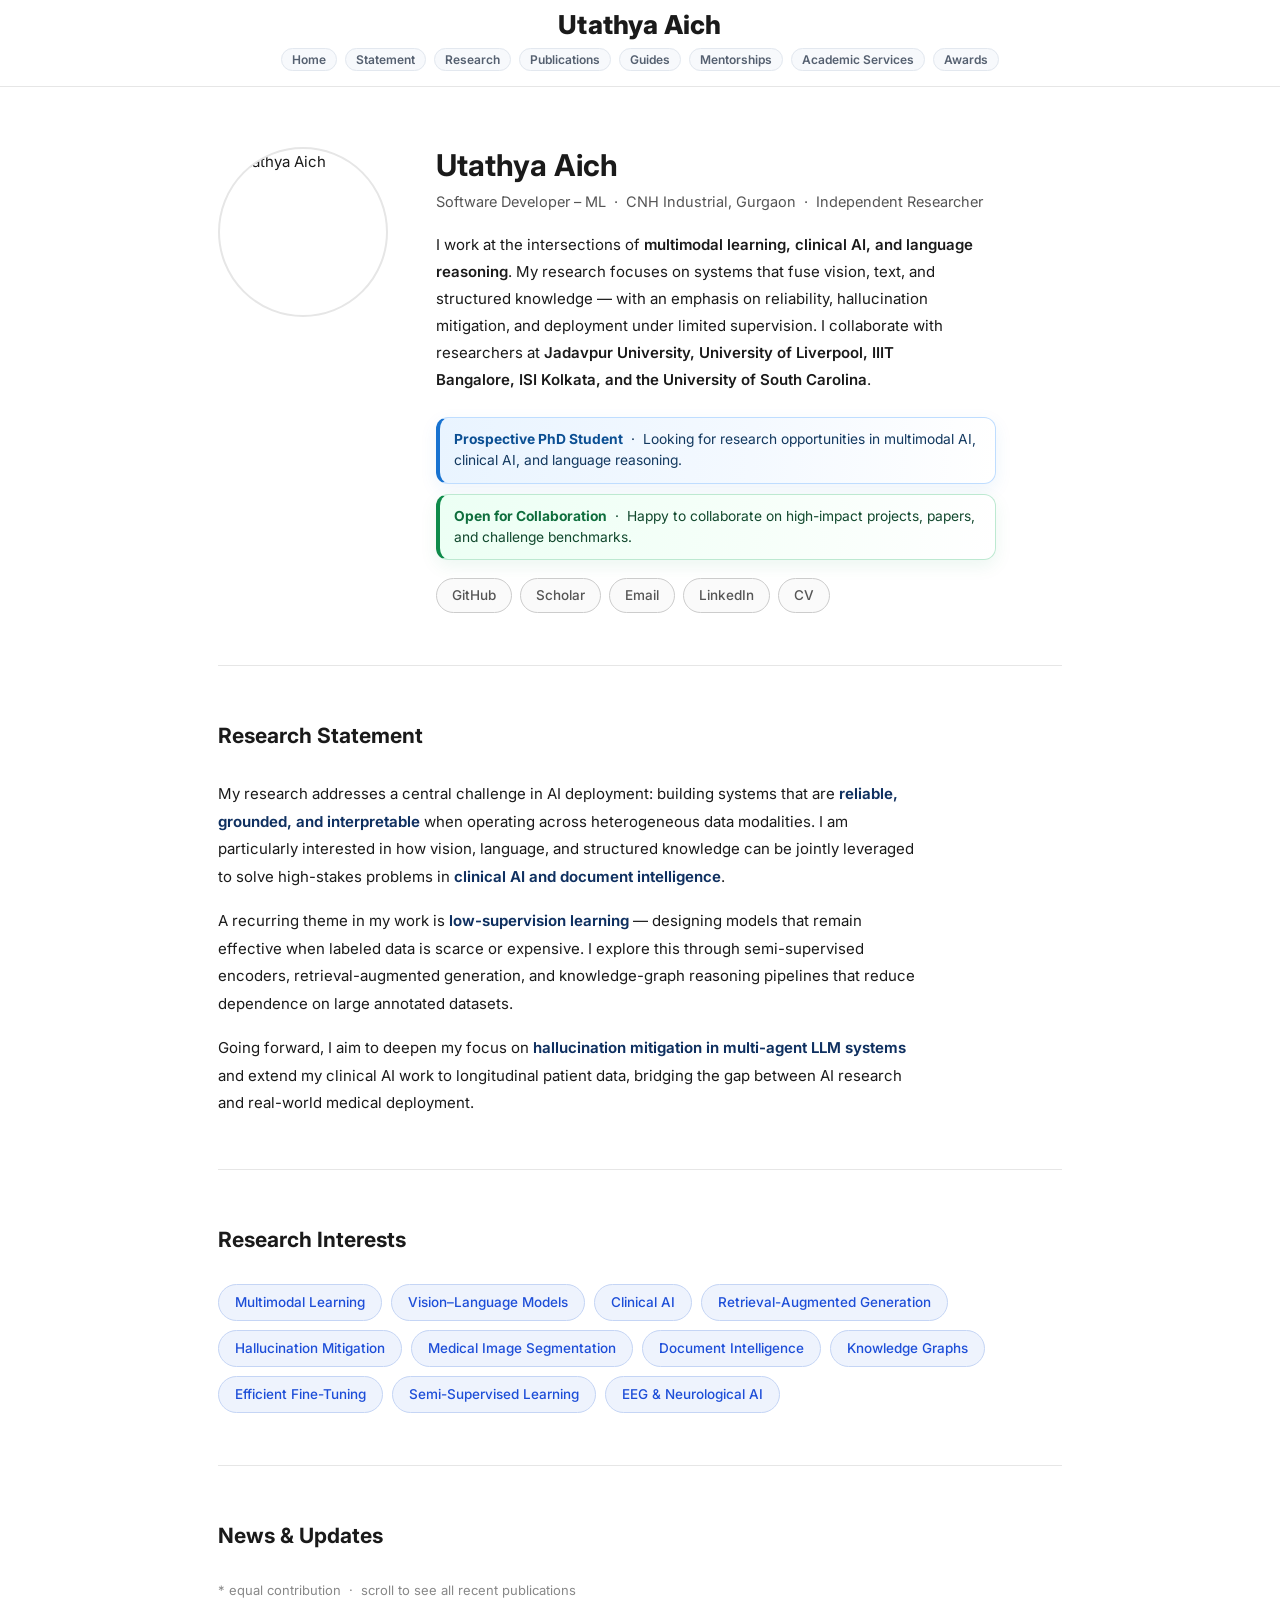
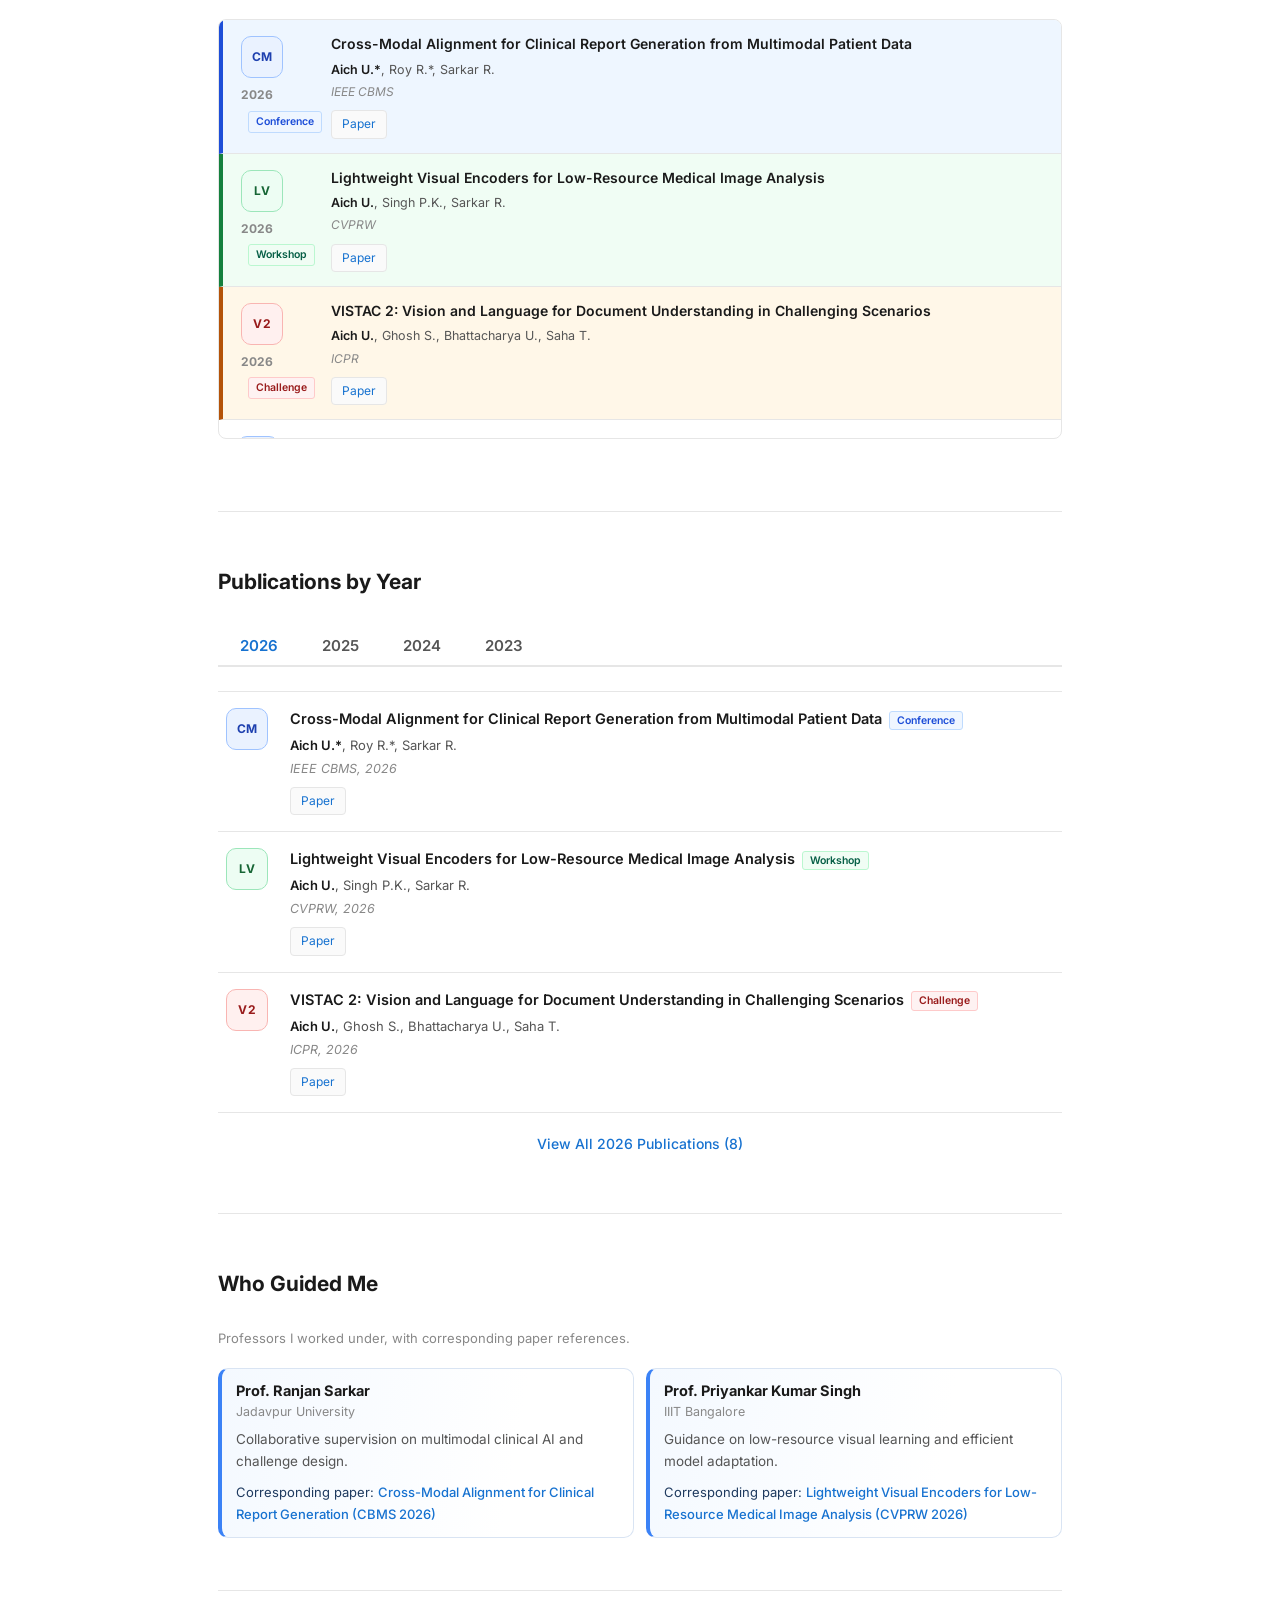
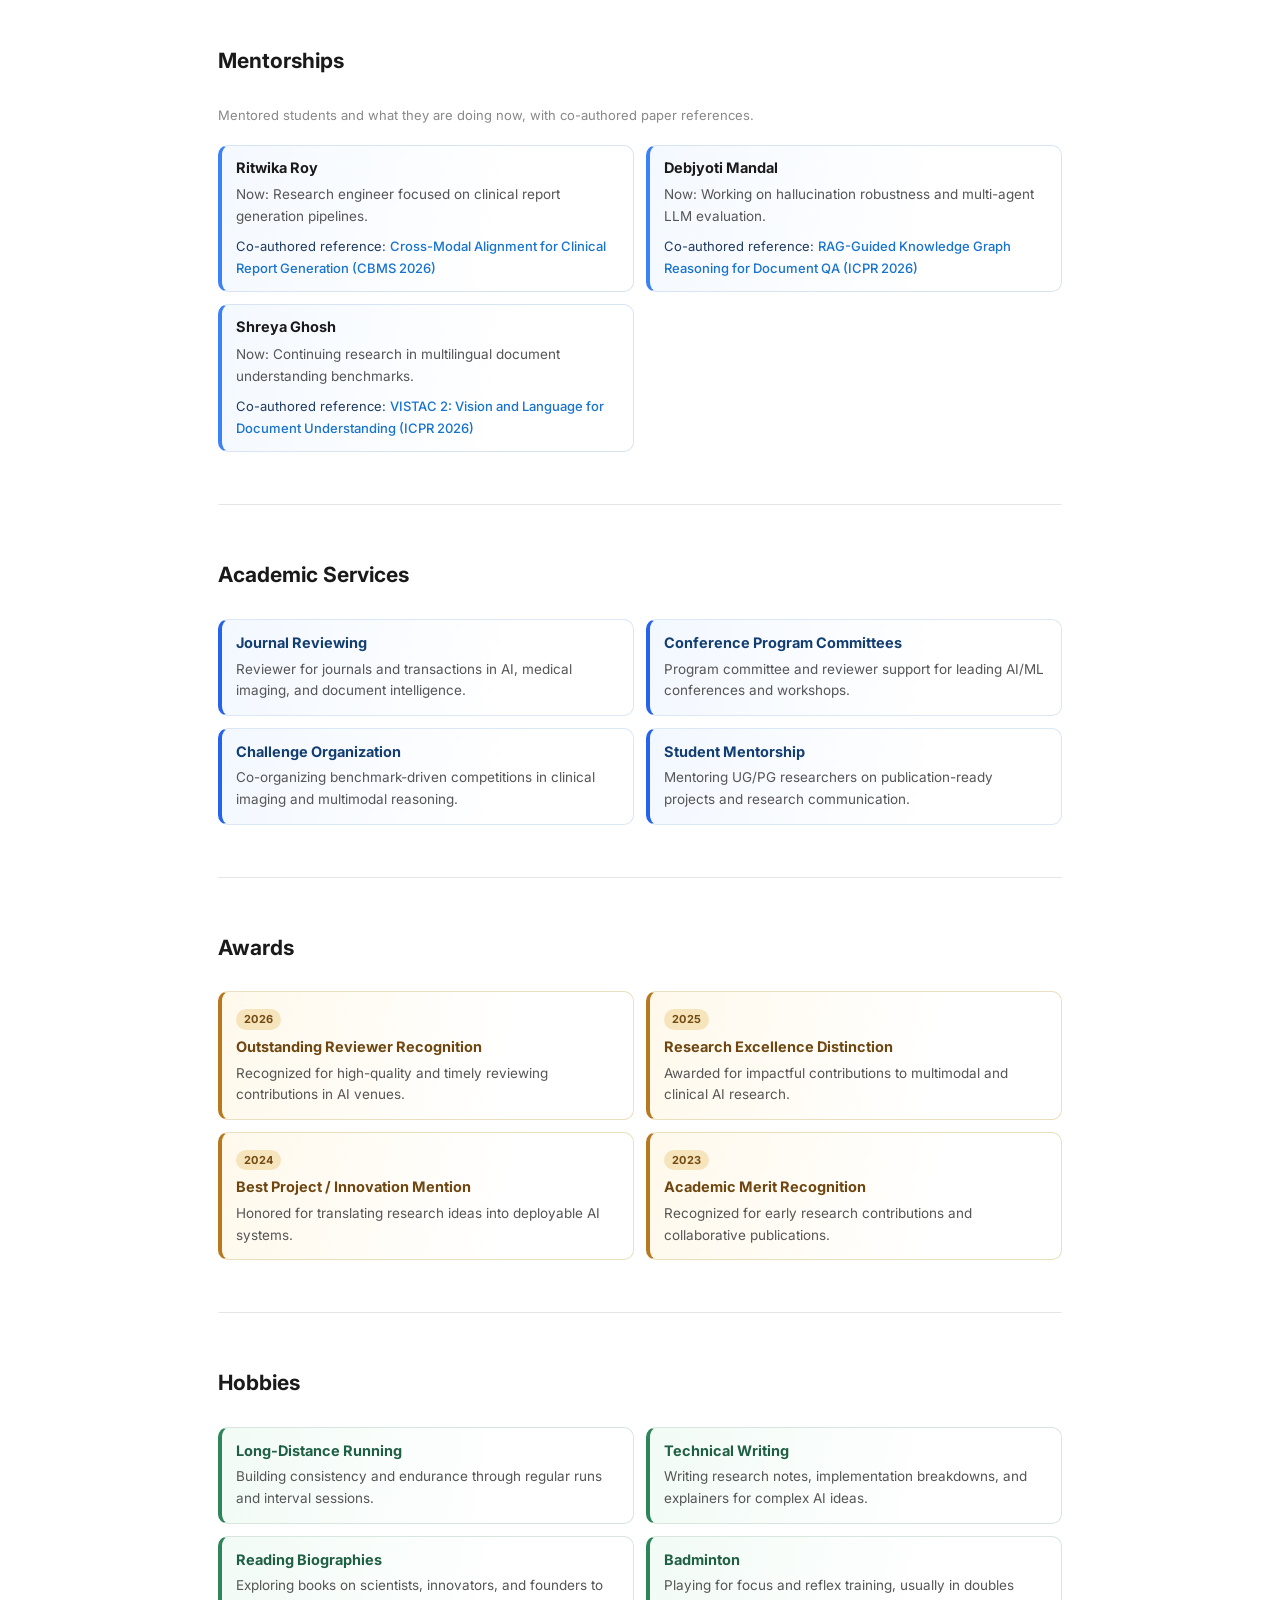
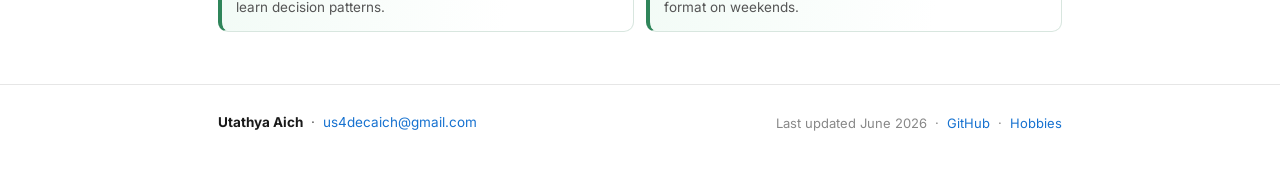
==== index.html @ 437d5687 "Your commit message" ====
﻿<!DOCTYPE html>
<html lang="en">
<head>
  <meta charset="UTF-8">
  <meta name="viewport" content="width=device-width, initial-scale=1">
  <title>Utathya Aich &mdash; ML Researchers</title>
  <meta name="description" content="Utathya Aich &mdash; ML Developer at CNH Industrial, independent researcher in multimodal learning, clinical AI, and language reasoning.">
  <meta name="author" content="Utathya Aich">
  <link rel="icon" href="images/icon.jpg">
  <link rel="preconnect" href="https://fonts.googleapis.com">
  <link href="https://fonts.googleapis.com/css2?family=Inter:wght@400;500;600;700&display=swap" rel="stylesheet">
  <link rel="stylesheet" href="css/styles.css">
</head>
<body>

<!-- ================================================================
     Navigation
     ================================================================ -->
<nav aria-label="Site navigation">
  <div class="nav-inner">
    <a class="nav-brand" href="#hero">Utathya Aich</a>
    <ul class="nav-links">
      <li><a href="#hero">Home</a></li>
      <li><a href="#research-statement">Statement</a></li>
      <li><a href="#interests">Research</a></li>
      <li><a href="#featured-pubs">Publications</a></li>
      <li><a href="#guides">Guides</a></li>
      <li><a href="#mentorships">Mentorships</a></li>
      <li><a href="#academic-services">Academic Services</a></li>
      <li><a href="#awards">Awards</a></li>
      <!-- <li><a href="#blog">Blog</a></li> -->
    </ul>
  </div>
</nav>

<div class="container">

  <!-- ============================================================
       Hero / Introduction
       ============================================================ -->
  <section id="hero">
    <div class="hero-layout">

      <div class="hero-photo">
        <img src="images/Snag1circle.png" alt="Utathya Aich" width="170" height="170">
      </div>

      <div class="hero-content">
        <h1 class="hero-name">Utathya Aich</h1>
        <p class="hero-title">
          Software Developer &ndash; ML &nbsp;&middot;&nbsp; CNH Industrial, Gurgaon
          &nbsp;&middot;&nbsp; Independent Researcher
        </p>
        <p class="hero-bio">
          I work at the intersections of <strong>multimodal learning, clinical AI, and language
          reasoning</strong>. My research focuses on systems that fuse vision, text, and structured
          knowledge &mdash; with an emphasis on reliability, hallucination mitigation, and deployment
          under limited supervision. I collaborate with researchers at <strong>Jadavpur University,
          University of Liverpool, IIIT Bangalore, ISI Kolkata, and the University of South
          Carolina</strong>.
        </p>

        <div class="hero-highlights">
          <p class="hero-highlight hero-highlight-phd">
            <strong>Prospective PhD Student</strong> &nbsp;&middot;&nbsp;
            Looking for research opportunities in multimodal AI, clinical AI, and language reasoning.
          </p>
          <p class="hero-highlight hero-highlight-collab">
            <strong>Open for Collaboration</strong> &nbsp;&middot;&nbsp;
            Happy to collaborate on high-impact projects, papers, and challenge benchmarks.
          </p>
        </div>

        <div class="hero-links">
          <a class="hero-link" href="https://github.com/Utathyaworks" target="_blank" rel="noopener">GitHub</a>
          <!-- TODO: replace YOUR_SCHOLAR_ID with your real Google Scholar ID -->
          <a class="hero-link" href="https://scholar.google.com/citations?user=YOUR_SCHOLAR_ID" target="_blank" rel="noopener">Scholar</a>
          <a class="hero-link" href="mailto:us4decaich@gmail.com">Email</a>
          <a class="hero-link" href="https://linkedin.com/in/utathyaaich" target="_blank" rel="noopener">LinkedIn</a>
          <!-- TODO: replace # with your CV PDF URL -->
          <a class="hero-link" href="#" target="_blank" rel="noopener">CV</a>
        </div>
      </div>

    </div>
  </section>

  <!-- ============================================================
       Research Statement
       ============================================================ -->
  <section id="research-statement">
    <h2 class="section-title">Research Statement</h2>
    <div class="statement-block">
      <p>
        My research addresses a central challenge in AI deployment: building systems that are
        <strong>reliable, grounded, and interpretable</strong> when operating across heterogeneous
        data modalities. I am particularly interested in how vision, language, and structured
        knowledge can be jointly leveraged to solve high-stakes problems in <strong>clinical AI
        and document intelligence</strong>.
      </p>
      <p>
        A recurring theme in my work is <strong>low-supervision learning</strong> — designing
        models that remain effective when labeled data is scarce or expensive. I explore this
        through semi-supervised encoders, retrieval-augmented generation, and knowledge-graph
        reasoning pipelines that reduce dependence on large annotated datasets.
      </p>
      <p>
        Going forward, I aim to deepen my focus on <strong>hallucination mitigation in
        multi-agent LLM systems</strong> and extend my clinical AI work to longitudinal
        patient data, bridging the gap between AI research and real-world medical deployment.
      </p>
    </div>
  </section>

  <!-- ============================================================
       Research Interests
       ============================================================ -->
  <section id="interests">
    <h2 class="section-title">Research Interests</h2>
    <div class="interests-wrap">
      <span class="interest-chip">Multimodal Learning</span>
      <span class="interest-chip">Vision&ndash;Language Models</span>
      <span class="interest-chip">Clinical AI</span>
      <span class="interest-chip">Retrieval-Augmented Generation</span>
      <span class="interest-chip">Hallucination Mitigation</span>
      <span class="interest-chip">Medical Image Segmentation</span>
      <span class="interest-chip">Document Intelligence</span>
      <span class="interest-chip">Knowledge Graphs</span>
      <span class="interest-chip">Efficient Fine-Tuning</span>
      <span class="interest-chip">Semi-Supervised Learning</span>
      <span class="interest-chip">EEG &amp; Neurological AI</span>
    </div>
  </section>

  <!-- ============================================================
       News & Updates  (featured publications rendered as a news feed)
       ============================================================ -->
  <section id="featured-pubs">
    <h2 class="section-title">News &amp; Updates</h2>
    <p class="pub-note">* equal contribution &nbsp;&middot;&nbsp; scroll to see all recent publications</p>

    <!--
      Populated dynamically by js/main.js as news-style items.
      Source data: data/publications.js  (featured: true entries).
      Scrollable — max-height set in css/styles.css.
    -->
    <div class="news-scroll" id="featured-pub-list"></div>

    <div class="show-more-wrap">
      <button class="btn-show-more" id="btn-show-more">Show All Publications</button>
    </div>
  </section>

  <!-- ============================================================
       Publications by Year
       ============================================================ -->
  <section id="pubs-by-year">
    <h2 class="section-title">Publications by Year</h2>

    <!--
      Tab buttons and panes are generated by js/main.js.
      Each year tab shows 3 papers; "View All" links to publications/YEAR.html.
    -->
    <div class="year-tabs" id="year-tabs" role="tablist"></div>
    <div id="year-panes"></div>
  </section>

  <!-- ============================================================
       Guides
       ============================================================ -->
  <section id="guides">
    <h2 class="section-title">Who Guided Me</h2>
    <p class="pub-note">Professors I worked under, with corresponding paper references.</p>

    <div class="mentor-col">
      <article class="mentor-card">
        <h4 class="mentor-name">Prof. Ranjan Sarkar</h4>
        <p class="mentor-affil">Jadavpur University</p>
        <p class="mentor-note">Collaborative supervision on multimodal clinical AI and challenge design.</p>
        <p class="mentor-ref">
          Corresponding paper:
          <a href="publications/2026.html">Cross-Modal Alignment for Clinical Report Generation (CBMS 2026)</a>
        </p>
      </article>

      <article class="mentor-card">
        <h4 class="mentor-name">Prof. Priyankar Kumar Singh</h4>
        <p class="mentor-affil">IIIT Bangalore</p>
        <p class="mentor-note">Guidance on low-resource visual learning and efficient model adaptation.</p>
        <p class="mentor-ref">
          Corresponding paper:
          <a href="publications/2026.html">Lightweight Visual Encoders for Low-Resource Medical Image Analysis (CVPRW 2026)</a>
        </p>
      </article>
    </div>
  </section>

  <!-- ============================================================
       Mentorships
       ============================================================ -->
  <section id="mentorships">
    <h2 class="section-title">Mentorships</h2>
    <p class="pub-note">Mentored students and what they are doing now, with co-authored paper references.</p>

    <div class="mentor-col">
      <article class="mentor-card">
        <h4 class="mentor-name">Ritwika Roy</h4>
        <p class="mentor-now">Now: Research engineer focused on clinical report generation pipelines.</p>
        <p class="mentor-ref">
          Co-authored reference:
          <a href="publications/2026.html">Cross-Modal Alignment for Clinical Report Generation (CBMS 2026)</a>
        </p>
      </article>

      <article class="mentor-card">
        <h4 class="mentor-name">Debjyoti Mandal</h4>
        <p class="mentor-now">Now: Working on hallucination robustness and multi-agent LLM evaluation.</p>
        <p class="mentor-ref">
          Co-authored reference:
          <a href="publications/2026.html">RAG-Guided Knowledge Graph Reasoning for Document QA (ICPR 2026)</a>
        </p>
      </article>

      <article class="mentor-card">
        <h4 class="mentor-name">Shreya Ghosh</h4>
        <p class="mentor-now">Now: Continuing research in multilingual document understanding benchmarks.</p>
        <p class="mentor-ref">
          Co-authored reference:
          <a href="publications/2026.html">VISTAC 2: Vision and Language for Document Understanding (ICPR 2026)</a>
        </p>
      </article>
    </div>
  </section>

  <!-- ============================================================
       Academic Services
       ============================================================ -->
  <section id="academic-services">
    <h2 class="section-title">Academic Services</h2>
    <div class="service-grid">
      <article class="service-card">
        <h3 class="service-title">Journal Reviewing</h3>
        <p class="service-desc">Reviewer for journals and transactions in AI, medical imaging, and document intelligence.</p>
      </article>
      <article class="service-card">
        <h3 class="service-title">Conference Program Committees</h3>
        <p class="service-desc">Program committee and reviewer support for leading AI/ML conferences and workshops.</p>
      </article>
      <article class="service-card">
        <h3 class="service-title">Challenge Organization</h3>
        <p class="service-desc">Co-organizing benchmark-driven competitions in clinical imaging and multimodal reasoning.</p>
      </article>
      <article class="service-card">
        <h3 class="service-title">Student Mentorship</h3>
        <p class="service-desc">Mentoring UG/PG researchers on publication-ready projects and research communication.</p>
      </article>
    </div>
  </section>

  <!-- ============================================================
       Awards
       ============================================================ -->
  <section id="awards">
    <h2 class="section-title">Awards</h2>
    <div class="award-grid">
      <article class="award-card">
        <div class="award-year">2026</div>
        <h3 class="award-title">Outstanding Reviewer Recognition</h3>
        <p class="award-desc">Recognized for high-quality and timely reviewing contributions in AI venues.</p>
      </article>
      <article class="award-card">
        <div class="award-year">2025</div>
        <h3 class="award-title">Research Excellence Distinction</h3>
        <p class="award-desc">Awarded for impactful contributions to multimodal and clinical AI research.</p>
      </article>
      <article class="award-card">
        <div class="award-year">2024</div>
        <h3 class="award-title">Best Project / Innovation Mention</h3>
        <p class="award-desc">Honored for translating research ideas into deployable AI systems.</p>
      </article>
      <article class="award-card">
        <div class="award-year">2023</div>
        <h3 class="award-title">Academic Merit Recognition</h3>
        <p class="award-desc">Recognized for early research contributions and collaborative publications.</p>
      </article>
    </div>
  </section>

  <!-- ============================================================
       Blog (to be added later)
       ============================================================ -->
  <!--
  <section id="blog">
    <h2 class="section-title">Blog</h2>
    <p class="pub-note">This section will be added soon.</p>
  </section>
  -->

  <!-- ============================================================
       Hobbies
       ============================================================ -->
  <section id="hobbies">
    <h2 class="section-title">Hobbies</h2>
    <div class="hobby-grid">
      <article class="hobby-card">
        <h3 class="hobby-title">Long-Distance Running</h3>
        <p class="hobby-desc">Building consistency and endurance through regular runs and interval sessions.</p>
      </article>
      <article class="hobby-card">
        <h3 class="hobby-title">Technical Writing</h3>
        <p class="hobby-desc">Writing research notes, implementation breakdowns, and explainers for complex AI ideas.</p>
      </article>
      <article class="hobby-card">
        <h3 class="hobby-title">Reading Biographies</h3>
        <p class="hobby-desc">Exploring books on scientists, innovators, and founders to learn decision patterns.</p>
      </article>
      <article class="hobby-card">
        <h3 class="hobby-title">Badminton</h3>
        <p class="hobby-desc">Playing for focus and reflex training, usually in doubles format on weekends.</p>
      </article>
    </div>
  </section>

</div><!-- /.container -->

<!-- ================================================================
     Footer
     ================================================================ -->
<footer>
  <div class="container">
    <div class="footer-inner">
      <div class="footer-left">
        <strong>Utathya Aich</strong>
        &nbsp;&middot;&nbsp;
        <a href="mailto:us4decaich@gmail.com">us4decaich@gmail.com</a>
      </div>
      <div class="footer-right">
        Last updated June 2026
        &nbsp;&middot;&nbsp;
        <a href="https://github.com/Utathyaworks" target="_blank" rel="noopener">GitHub</a>
        &nbsp;&middot;&nbsp;
        <a href="#hobbies">Hobbies</a>
      </div>
    </div>
  </div>
</footer>

<!-- Publications data must be loaded before main.js -->
<script src="data/publications.js"></script>
<script src="js/main.js"></script>
</body>
</html>
---- css/styles.css ----
/* ═══════════════════════════════════════════════════════════════════════
   styles.css — Utathya Aich Academic Portfolio
   Minimal, Jon Barron-inspired single-column layout.
   No external UI frameworks. Works on all modern browsers.
   ═══════════════════════════════════════════════════════════════════════ */

/* ── Reset ──────────────────────────────────────────────────────────── */
*, *::before, *::after { box-sizing: border-box; margin: 0; padding: 0; }

/* ── Custom properties ──────────────────────────────────────────────── */
:root {
  --blue:       #1772d0;
  --blue-dark:  #0e5aaa;
  --text:       #1a1a1a;
  --muted:      #555;
  --light:      #888;
  --border:     #e6e6e6;
  --bg:         #ffffff;
  --chip-bg:    #eef3fd;
  --chip-bdr:   #c5d5f5;
  --chip-text:  #1d4ed8;
  --max-w:      900px;
  --nav-h:      86px;
}

/* ── Base ───────────────────────────────────────────────────────────── */
html { scroll-behavior: smooth; }

body {
  font-family: 'Inter', -apple-system, BlinkMacSystemFont, 'Segoe UI',
               Helvetica, Arial, sans-serif;
  font-size:   15px;
  line-height: 1.7;
  color:       var(--text);
  background:  var(--bg);
}

a                { color: var(--blue); text-decoration: none; }
a:hover          { text-decoration: underline; color: var(--blue-dark); }
img              { max-width: 100%; display: block; }
ul               { list-style: none; }

/* ── Layout ─────────────────────────────────────────────────────────── */
.container {
  max-width: var(--max-w);
  margin:    0 auto;
  padding:   0 28px;
}

/* ── Navigation ─────────────────────────────────────────────────────── */
nav {
  position:        sticky;
  top:             0;
  z-index:         100;
  background:      rgba(255, 255, 255, 0.96);
  backdrop-filter: blur(8px);
  -webkit-backdrop-filter: blur(8px);
  border-bottom:   1px solid var(--border);
}

.nav-inner {
  max-width:       var(--max-w);
  margin:          0 auto;
  padding:         8px 28px 10px;
  min-height:      var(--nav-h);
  display:         flex;
  flex-direction:  column;
  align-items:     center;
  justify-content: center;
  gap:             8px;
}

.nav-brand {
  font-weight: 800;
  font-size:   26px;
  letter-spacing: 0.2px;
  line-height: 1;
  color:       var(--text);
}

.nav-brand:hover { text-decoration: none; color: var(--blue); }

.nav-links {
  display:    flex;
  gap:        8px;
  flex-wrap:  wrap;
  justify-content: center;
  list-style: none;
}

.nav-links a {
  font-size:      12px;
  font-weight:    600;
  color:          #556070;
  padding:        3px 10px;
  border:         1px solid #e3e8ef;
  border-radius:  999px;
  background:     #f7f9fc;
  text-decoration: none;
}

.nav-links a:hover {
  color:           var(--blue);
  border-color:    #b7cff2;
  background:      #eef4ff;
  text-decoration: none;
}

/* ── Sections ───────────────────────────────────────────────────────── */
section {
  padding:    52px 0;
  border-top: 1px solid var(--border);
}

#hero { border-top: none; padding-top: 60px; }

.section-title {
  font-size:     21px;
  font-weight:   700;
  color:         var(--text);
  margin-bottom: 26px;
}

/* ── Hero ───────────────────────────────────────────────────────────── */
.hero-layout {
  display:     flex;
  gap:         48px;
  align-items: flex-start;
}

.hero-photo img {
  width:         170px;
  height:        170px;
  border-radius: 50%;
  object-fit:    cover;
  flex-shrink:   0;
  border:        2px solid var(--border);
}

.hero-name {
  font-size:     30px;
  font-weight:   700;
  line-height:   1.2;
  margin-bottom: 8px;
}

.hero-title {
  font-size:     14.5px;
  color:         var(--muted);
  margin-bottom: 18px;
  line-height:   1.5;
}

.hero-bio {
  font-size:     15px;
  line-height:   1.8;
  color:         var(--text);
  margin-bottom: 24px;
  max-width:     540px;
}

.hero-bio strong { font-weight: 600; }

.hero-highlights {
  max-width:     560px;
  margin-bottom: 18px;
}

.hero-highlight {
  max-width:     560px;
  margin-bottom: 10px;
  padding:       11px 14px;
  border-radius: 12px;
  border:        1px solid;
  border-left:   4px solid;
  font-size:     13.8px;
  line-height:   1.55;
}

.hero-highlight:last-child {
  margin-bottom: 0;
}

.hero-highlight-phd {
  border-color: #bfddff;
  border-left-color: #1772d0;
  background: linear-gradient(95deg, #e9f4ff 0%, #f4f9ff 56%, #ffffff 100%);
  box-shadow: 0 6px 18px rgba(23, 114, 208, 0.08);
  color: #12385f;
}

.hero-highlight-collab {
  border-color: #bde9d1;
  border-left-color: #0e8a4a;
  background: linear-gradient(95deg, #ecfff4 0%, #f6fff9 56%, #ffffff 100%);
  box-shadow: 0 6px 18px rgba(14, 138, 74, 0.08);
  color: #11482d;
}

.hero-highlight-phd strong {
  font-weight: 700;
  color: #0b4f93;
}

.hero-highlight-collab strong {
  font-weight: 700;
  color: #0f6e3d;
}

/* ── Hero link buttons ──────────────────────────────────────────────── */
.hero-links {
  display:   flex;
  flex-wrap: wrap;
  gap:       8px;
}

.hero-link {
  display:         inline-block;
  padding:         5px 15px;
  border:          1px solid #ccc;
  border-radius:   20px;
  font-size:       13.5px;
  font-weight:     500;
  color:           var(--muted);
  background:      #fafafa;
  transition:      border-color 0.15s, color 0.15s, background 0.15s;
  text-decoration: none;
}

.hero-link:hover {
  border-color:    var(--blue);
  color:           var(--blue);
  background:      var(--chip-bg);
  text-decoration: none;
}

/* ── Current Work ───────────────────────────────────────────────────── */
.work-grid {
  display:               grid;
  grid-template-columns: 1fr 1fr;
  gap:                   14px;
}

.work-card {
  border:        1px solid var(--border);
  border-left:   3px solid var(--blue);
  border-radius: 6px;
  padding:       18px 20px;
}

.work-card-header {
  display:         flex;
  align-items:     flex-start;
  justify-content: space-between;
  gap:             10px;
  margin-bottom:   8px;
}

.work-card-title {
  font-size:   14.5px;
  font-weight: 600;
  color:       var(--text);
  line-height: 1.4;
}

.work-card-desc {
  font-size:   13.5px;
  color:       var(--muted);
  line-height: 1.65;
}

/* Status badges */
.status-badge {
  flex-shrink:    0;
  font-size:      10.5px;
  font-weight:    700;
  padding:        2px 9px;
  border-radius:  20px;
  white-space:    nowrap;
  text-transform: uppercase;
  letter-spacing: 0.3px;
}

.badge-ongoing  { background: #dbeafe; color: #1d4ed8; }
.badge-review   { background: #fef3c7; color: #92400e; }
.badge-accepted { background: #dcfce7; color: #166534; }
.badge-released { background: #ede9fe; color: #5b21b6; }

/* ── Research Statement ─────────────────────────────────────────────── */
.statement-block {
  max-width: 700px;
  display: flex;
  flex-direction: column;
  gap: 16px;
}

.statement-block p {
  font-size: 15px;
  line-height: 1.85;
  color: var(--text);
}

.statement-block strong {
  font-weight: 650;
  color: #0f3060;
}

/* ── Research Interests ─────────────────────────────────────────────── */
.interests-wrap {
  display:   flex;
  flex-wrap: wrap;
  gap:       9px;
}

.interest-chip {
  padding:       6px 16px;
  background:    var(--chip-bg);
  border:        1px solid var(--chip-bdr);
  border-radius: 20px;
  font-size:     13.5px;
  font-weight:   500;
  color:         var(--chip-text);
}

/* ── Publication list ───────────────────────────────────────────────── */
.pub-list { display: flex; flex-direction: column; }

.pub-item {
  display:               grid;
  grid-template-columns: 58px 1fr;
  gap:                   0 14px;
  padding:               16px 0;
  border-bottom:         1px solid var(--border);
}

.pub-item:first-child { border-top: 1px solid var(--border); }

.pub-side {
  display: flex;
  flex-direction: column;
  align-items: center;
  gap: 6px;
}

.paper-tile {
  width: 42px;
  height: 42px;
  border-radius: 10px;
  border: 1px solid;
  display: inline-flex;
  align-items: center;
  justify-content: center;
  font-size: 12px;
  font-weight: 700;
  letter-spacing: 0.5px;
  line-height: 1;
  user-select: none;
}

.tile-conference { background: #eaf2ff; border-color: #9fc3ff; color: #1e40af; }
.tile-workshop   { background: #edfdf3; border-color: #9ce6ba; color: #166534; }
.tile-journal    { background: #fff8e6; border-color: #f5cf84; color: #92400e; }
.tile-challenge  { background: #fff0ef; border-color: #f9b5b2; color: #991b1b; }
.tile-preprint   { background: #f3f4f6; border-color: #d1d5db; color: #4b5563; }

.pub-year-label {
  font-size:   12.5px;
  color:       var(--light);
  font-weight: 500;
  padding-top: 3px;
}

.pub-title {
  font-size:     14.5px;
  font-weight:   600;
  color:         var(--text);
  line-height:   1.45;
  margin-bottom: 4px;
}

.pub-authors {
  font-size:     13px;
  color:         var(--muted);
  margin-bottom: 2px;
}

.pub-authors strong { color: var(--text); font-weight: 600; }

.pub-venue {
  font-size: 12.5px;
  color:     var(--light);
  font-style: italic;
}

/* ── Per-paper link buttons ─────────────────────────────────────────── */
.pub-links {
  display:    flex;
  flex-wrap:  wrap;
  gap:        6px;
  margin-top: 8px;
}

.pub-link-btn {
  font-size:       12px;
  padding:         3px 10px;
  border:          1px solid var(--border);
  border-radius:   4px;
  color:           var(--blue);
  background:      #fafafa;
  text-decoration: none;
  transition:      border-color 0.12s, background 0.12s;
}

.pub-link-btn:hover {
  border-color:    var(--blue);
  background:      var(--chip-bg);
  text-decoration: none;
}

/* ── Paper type tags ────────────────────────────────────────────────── */
.pub-type-tag {
  display:        inline-block;
  font-size:      10.5px;
  font-weight:    600;
  padding:        1px 7px;
  border-radius:  3px;
  margin-left:    7px;
  vertical-align: middle;
  border:         1px solid;
}

.tag-conference { border-color: #bfdbfe; color: #1d4ed8; background: #eff6ff; }
.tag-workshop   { border-color: #bbf7d0; color: #065f46; background: #f0fdf4; }
.tag-journal    { border-color: #fde68a; color: #92400e; background: #fffbeb; }
.tag-challenge  { border-color: #fecaca; color: #991b1b; background: #fef2f2; }
.tag-preprint   { border-color: #d1d5db; color: #6b7280; background: #f9fafb; }

/* ── News feed (featured publications displayed as news items) ──────── */
.news-scroll {
  max-height:     420px;
  overflow-y:     auto;
  border:         1px solid var(--border);
  border-radius:  8px;
  /* thin custom scrollbar */
  scrollbar-width: thin;
  scrollbar-color: #d1d5db transparent;
}

.news-scroll::-webkit-scrollbar        { width: 5px; }
.news-scroll::-webkit-scrollbar-track  { background: transparent; }
.news-scroll::-webkit-scrollbar-thumb  { background: #d1d5db; border-radius: 3px; }
.news-scroll::-webkit-scrollbar-thumb:hover { background: #b0b7c3; }

.news-item {
  display:               grid;
  grid-template-columns: 76px 1fr;
  gap:                   0 14px;
  padding:               14px 18px;
  border-bottom:         1px solid var(--border);
  transition:            background 0.12s;
}

.news-item:last-child  { border-bottom: none; }
.news-item:hover       { background: #fafbff; }

.news-meta {
  display:        flex;
  flex-direction: column;
  align-items:    flex-start;
  gap:            5px;
  padding-top:    2px;
}

.news-meta .paper-tile {
  margin-bottom: 2px;
}

.news-item.top-highlight-1 {
  background:  #eef6ff;
  border-left: 4px solid #1d4ed8;
}

.news-item.top-highlight-2 {
  background:  #f0fdf4;
  border-left: 4px solid #15803d;
}

.news-item.top-highlight-3 {
  background:  #fff7e8;
  border-left: 4px solid #b45309;
}

.news-year {
  font-size:   12px;
  font-weight: 700;
  color:       var(--light);
  white-space: nowrap;
}

.news-title {
  font-size:     14px;
  font-weight:   600;
  color:         var(--text);
  line-height:   1.45;
  margin-bottom: 4px;
}

.news-authors {
  font-size:     12.5px;
  color:         var(--muted);
  margin-bottom: 2px;
}

.news-authors strong { color: var(--text); font-weight: 600; }

.news-venue {
  font-size:  12px;
  color:      var(--light);
  font-style: italic;
}

/* ── Show More button ───────────────────────────────────────────────── */
.show-more-wrap { margin-top: 20px; text-align: center; }

.btn-show-more {
  padding:       8px 26px;
  border:        1px solid #ccc;
  border-radius: 20px;
  background:    transparent;
  font-family:   inherit;
  font-size:     14px;
  font-weight:   500;
  color:         var(--blue);
  cursor:        pointer;
  transition:    border-color 0.15s;
}

.btn-show-more:hover { border-color: var(--blue); }

/* ── Year tabs ──────────────────────────────────────────────────────── */
.year-tabs {
  display:                   flex;
  border-bottom:             2px solid var(--border);
  margin-bottom:             24px;
  overflow-x:                auto;
  -webkit-overflow-scrolling: touch;
  scrollbar-width:           none;
}

.year-tabs::-webkit-scrollbar { display: none; }

.year-tab-btn {
  padding:       10px 22px;
  border:        none;
  border-bottom: 2px solid transparent;
  margin-bottom: -2px;
  background:    transparent;
  font-family:   inherit;
  font-size:     15px;
  font-weight:   600;
  color:         var(--muted);
  cursor:        pointer;
  white-space:   nowrap;
  transition:    color 0.12s, border-color 0.12s;
}

.year-tab-btn:hover { color: var(--blue); }

.year-tab-btn.active {
  color:              var(--blue);
  border-bottom-color: var(--blue);
}

.year-tab-pane        { display: none; }
.year-tab-pane.active { display: block; }

.view-all-wrap { padding: 18px 0 4px; text-align: center; }

.btn-view-all {
  font-size:   14px;
  font-weight: 500;
  color:       var(--blue);
}

/* ── Mentorship section ─────────────────────────────────────────────── */
.mentor-tabs {
  display: flex;
  gap: 8px;
  margin-bottom: 14px;
}

.mentor-tab-btn {
  padding: 6px 14px;
  border: 1px solid #c7d8ee;
  border-radius: 999px;
  background: #f7fbff;
  color: #21507f;
  font-size: 13px;
  font-weight: 600;
  cursor: pointer;
  transition: background 0.15s, border-color 0.15s, color 0.15s;
}

.mentor-tab-btn:hover {
  border-color: #93b7e3;
}

.mentor-tab-btn.active {
  background: #1d4f8f;
  border-color: #1d4f8f;
  color: #fff;
}

.mentor-tab-pane {
  display: none;
}

.mentor-tab-pane.active {
  display: block;
}

.mentor-col {
  display: grid;
  grid-template-columns: 1fr 1fr;
  gap: 12px;
}

.mentor-heading {
  font-size: 15px;
  font-weight: 700;
  color: #0f355f;
  margin-bottom: 2px;
}

.mentor-card {
  border: 1px solid #d9e4f3;
  border-left: 4px solid #3b82f6;
  border-radius: 10px;
  padding: 12px 14px;
  background: linear-gradient(100deg, #f4f9ff 0%, #ffffff 70%);
}

.mentor-name {
  font-size: 14.5px;
  font-weight: 700;
  color: var(--text);
  line-height: 1.35;
}

.mentor-affil {
  font-size: 12.5px;
  color: var(--light);
  margin-top: 1px;
}

.mentor-note,
.mentor-now {
  font-size: 13.5px;
  color: var(--muted);
  margin-top: 7px;
  line-height: 1.6;
}

.mentor-ref {
  font-size: 13px;
  color: #1e3a5f;
  margin-top: 8px;
}

.mentor-ref a {
  font-weight: 500;
}

/* ── Academic services ─────────────────────────────────────────────── */
.service-grid {
  display: grid;
  grid-template-columns: 1fr 1fr;
  gap: 12px;
}

.service-card {
  border: 1px solid #dbe7f7;
  border-left: 4px solid #2563eb;
  border-radius: 10px;
  padding: 13px 14px;
  background: linear-gradient(100deg, #f3f8ff 0%, #ffffff 70%);
}

.service-title {
  font-size: 14.5px;
  font-weight: 700;
  color: #133e72;
  line-height: 1.35;
}

.service-desc {
  margin-top: 6px;
  font-size: 13.5px;
  line-height: 1.6;
  color: var(--muted);
}

/* ── Awards ────────────────────────────────────────────────────────── */
.award-grid {
  display: grid;
  grid-template-columns: 1fr 1fr;
  gap: 12px;
}

.award-card {
  border: 1px solid #eadfbe;
  border-left: 4px solid #b7791f;
  border-radius: 10px;
  padding: 13px 14px;
  background: linear-gradient(100deg, #fff9ec 0%, #ffffff 70%);
}

.award-year {
  display: inline-block;
  padding: 1px 8px;
  border-radius: 999px;
  background: #f6e4bc;
  color: #734b12;
  font-size: 11px;
  font-weight: 700;
  letter-spacing: 0.25px;
  margin-bottom: 7px;
}

.award-title {
  font-size: 14.5px;
  font-weight: 700;
  color: #6f4610;
  line-height: 1.35;
}

.award-desc {
  margin-top: 6px;
  font-size: 13.5px;
  line-height: 1.6;
  color: var(--muted);
}

/* ── Hobbies ───────────────────────────────────────────────────────── */
.hobby-grid {
  display: grid;
  grid-template-columns: 1fr 1fr;
  gap: 12px;
}

.hobby-card {
  border: 1px solid #d8e6df;
  border-left: 4px solid #2f855a;
  border-radius: 10px;
  padding: 13px 14px;
  background: linear-gradient(100deg, #f2fbf6 0%, #ffffff 70%);
}

.hobby-title {
  font-size: 14.5px;
  font-weight: 700;
  color: #1f5f43;
  line-height: 1.35;
}

.hobby-desc {
  margin-top: 6px;
  font-size: 13.5px;
  line-height: 1.6;
  color: var(--muted);
}

/* ── Contact section ────────────────────────────────────────────────── */
.contact-block {
  font-size:   15px;
  line-height: 1.8;
  color:       var(--muted);
  max-width:   540px;
}

.contact-email {
  display:    inline-block;
  margin-top: 12px;
  font-size:  15px;
}

/* ── Footer ─────────────────────────────────────────────────────────── */
footer {
  border-top: 1px solid var(--border);
  padding:    26px 0 40px;
}

.footer-inner {
  display:         flex;
  align-items:     center;
  justify-content: space-between;
  flex-wrap:       wrap;
  gap:             10px;
}

.footer-left  { font-size: 13.5px; color: var(--muted); }
.footer-left strong { color: var(--text); }
.footer-right { font-size: 13px; color: var(--light); }

/* ── Year page specifics ────────────────────────────────────────────── */
.year-page-header { padding: 44px 0 28px; }

.year-page-title {
  font-size:     24px;
  font-weight:   700;
  margin-bottom: 10px;
}

.year-page-back { font-size: 14px; font-weight: 500; }

.year-page-divider {
  border:     none;
  border-top: 1px solid var(--border);
  margin:     32px 0 0;
}

/* ── Abstract text (year pages) ─────────────────────────────────────── */
.pub-abstract {
  font-size:   13.5px;
  color:       var(--muted);
  margin-top:  9px;
  line-height: 1.65;
}

/* ── Note text ──────────────────────────────────────────────────────── */
.pub-note {
  font-size: 13px;
  color:     var(--light);
  margin-bottom: 18px;
}

/* ── Responsive ─────────────────────────────────────────────────────── */
@media (max-width: 680px) {
  .container { padding: 0 18px; }

  .nav-inner {
    padding: 8px 16px 10px;
    gap: 7px;
  }

  .nav-brand {
    font-size: 22px;
  }

  .nav-links {
    gap: 6px;
  }

  .nav-links a {
    font-size: 11.5px;
    padding: 3px 9px;
  }

  .hero-layout {
    flex-direction: column;
    align-items:    center;
    text-align:     center;
    gap:            22px;
  }

  .hero-bio    { max-width: 100%; }
  .hero-highlights,
  .hero-highlight { text-align: center; }
  .hero-links  { justify-content: center; }

  .work-grid   { grid-template-columns: 1fr; }
  .mentor-tabs  { justify-content: center; }
  .mentor-col   { grid-template-columns: 1fr; }
  .service-grid { grid-template-columns: 1fr; }
  .award-grid   { grid-template-columns: 1fr; }
  .hobby-grid   { grid-template-columns: 1fr; }

  /* news items: collapse meta column on small screens */
  .news-item { grid-template-columns: 72px 1fr; }
  .news-scroll { max-height: 360px; }

  .year-tab-btn { padding: 10px 14px; font-size: 14px; }

  .footer-inner { flex-direction: column; align-items: flex-start; gap: 6px; }
}

@media (max-width: 440px) {
  .container    { padding: 0 14px; }
  section       { padding: 38px 0; }
  #hero         { padding-top: 40px; }
  .hero-photo img { width: 130px; height: 130px; }
  .hero-name    { font-size: 24px; }
  .section-title { font-size: 19px; }
  .nav-brand    { font-size: 20px; }
  .nav-links    { gap: 5px; }
  .nav-links a  { font-size: 11px; padding: 2px 8px; }
  .pub-item     { grid-template-columns: 52px 1fr; }
  .paper-tile   { width: 36px; height: 36px; font-size: 11px; }
}
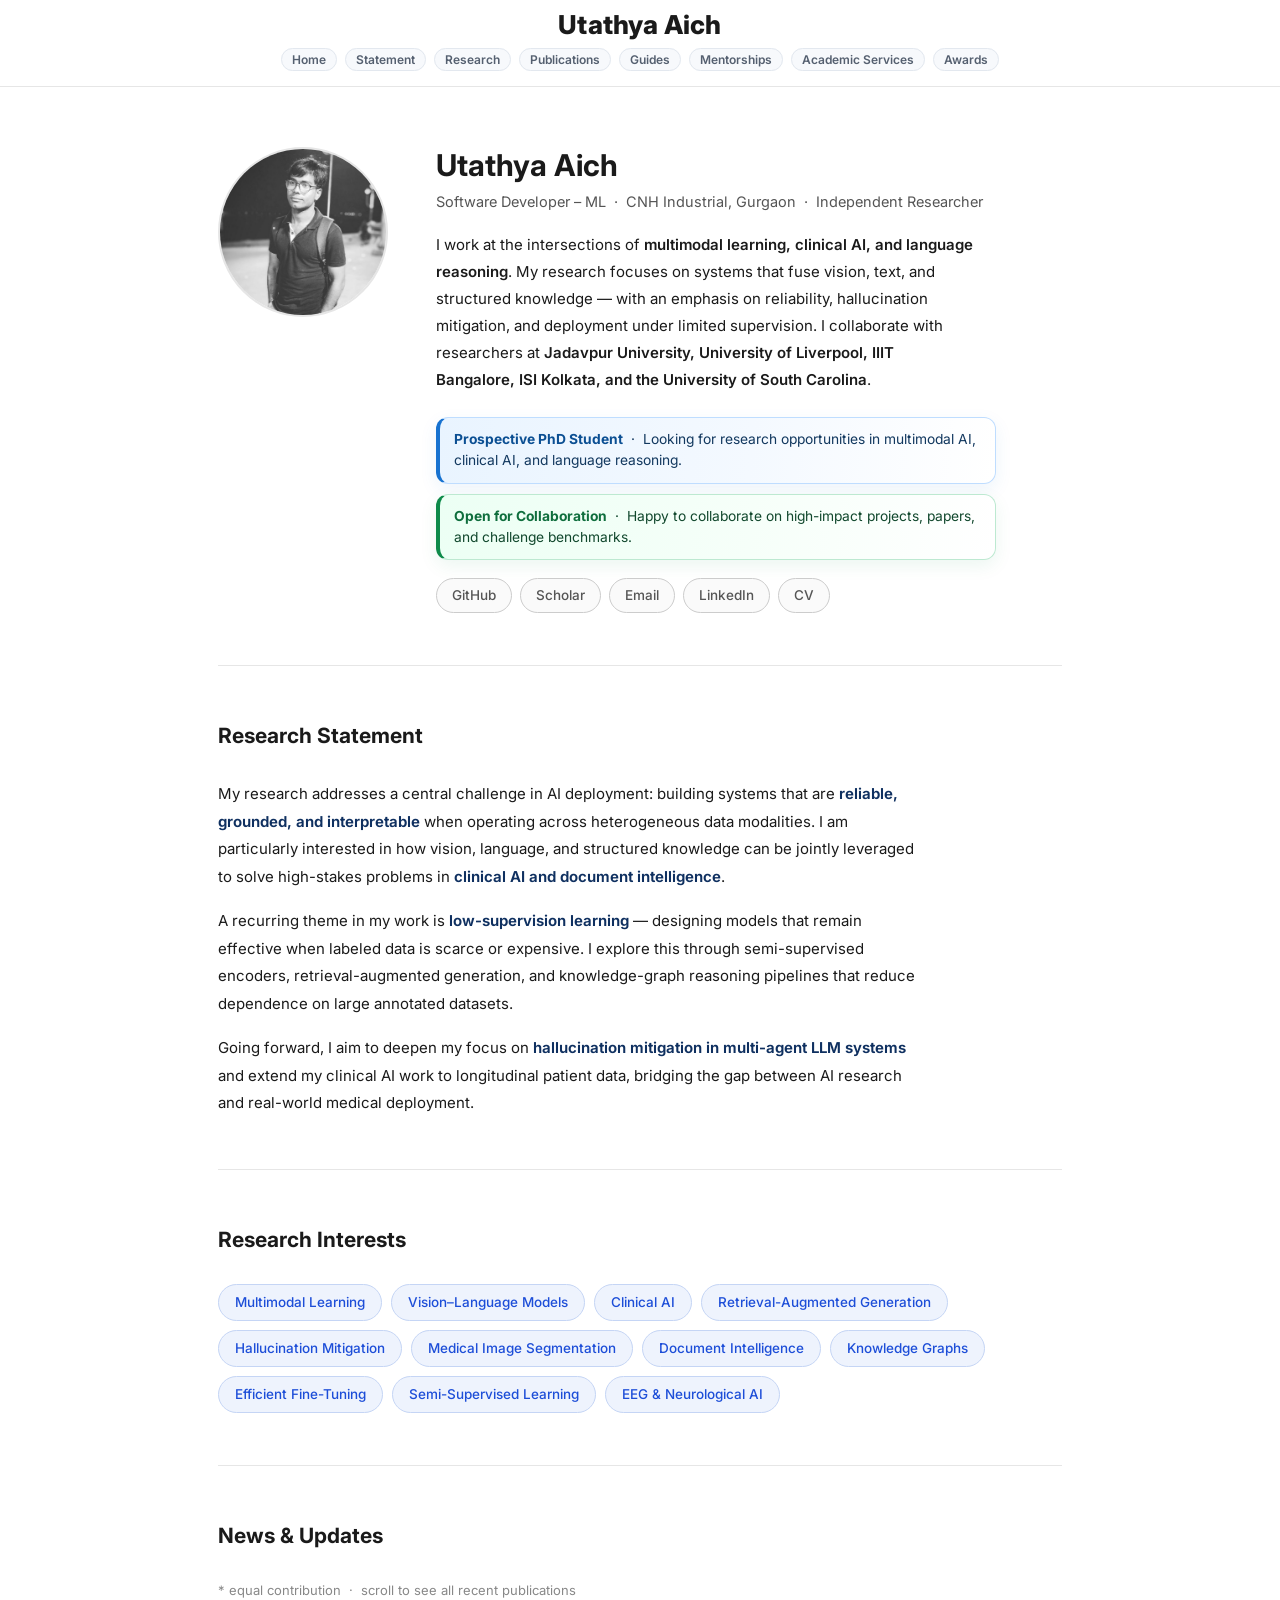
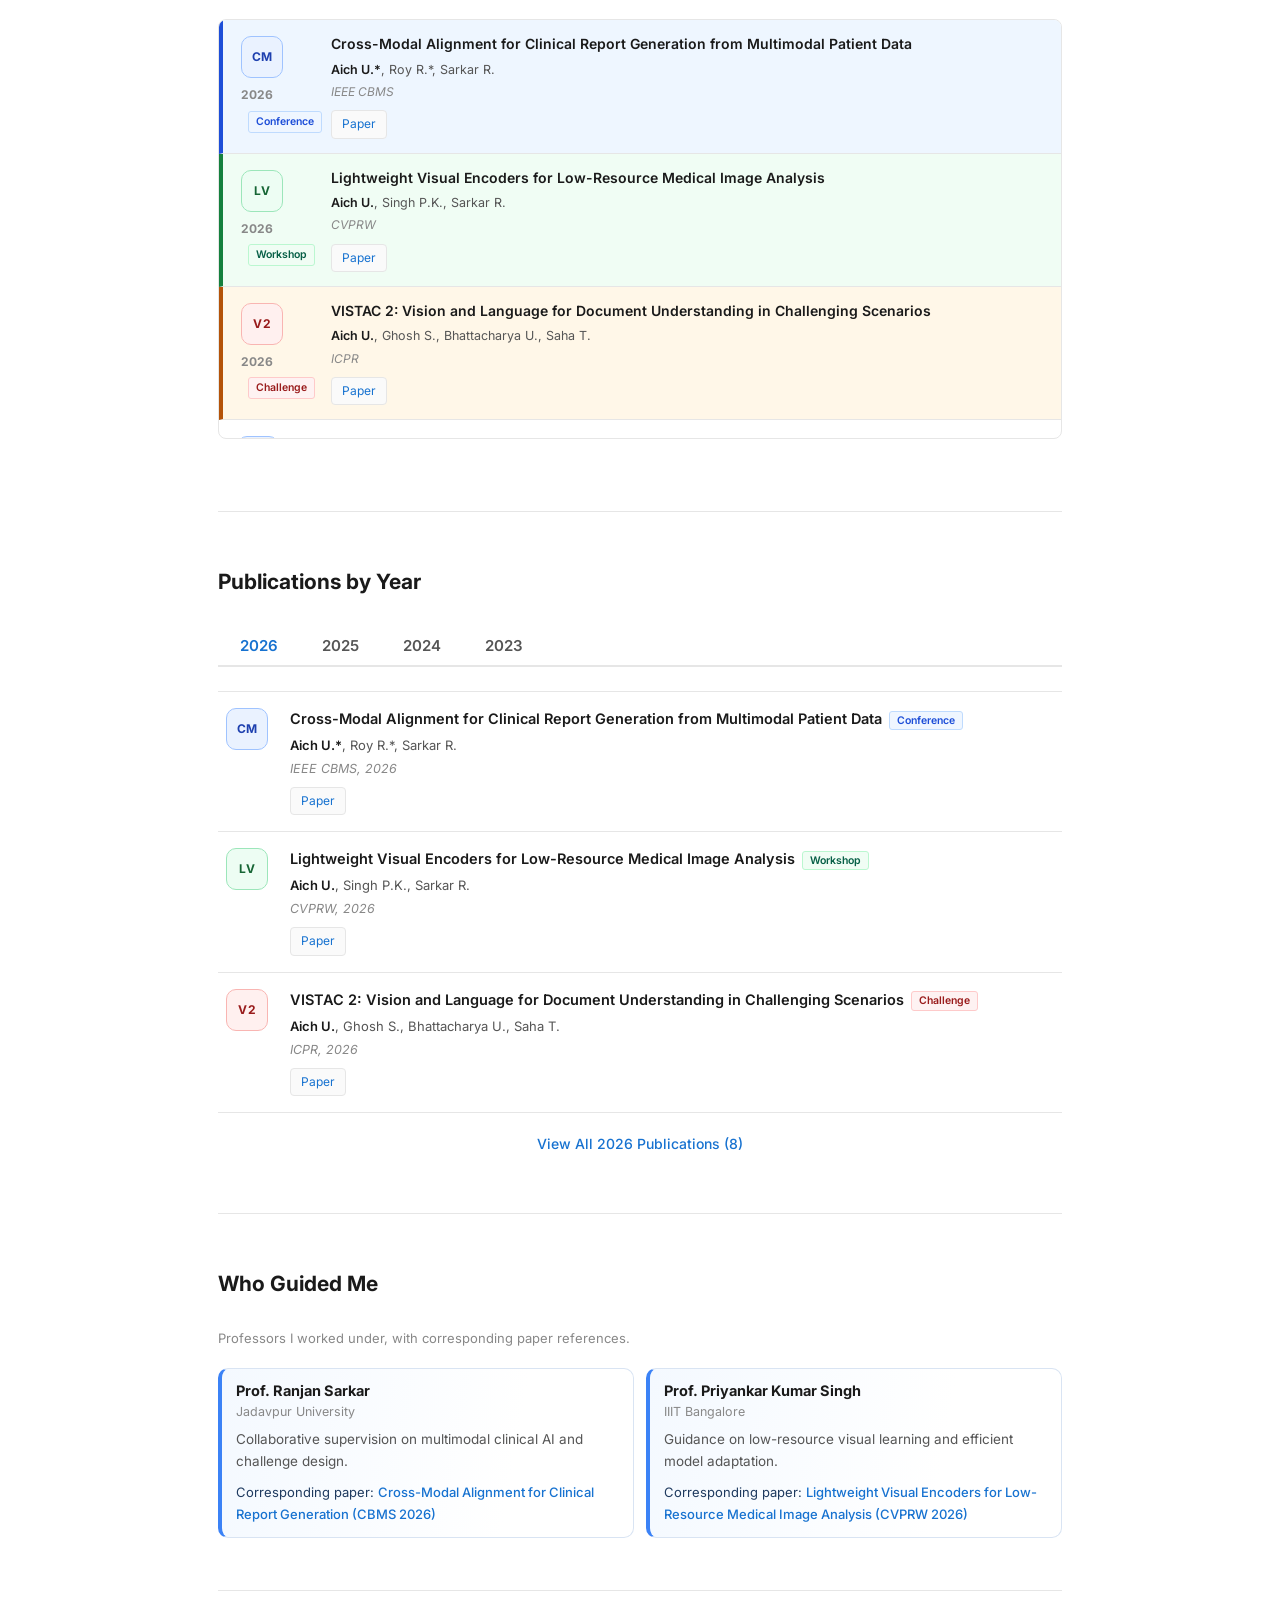
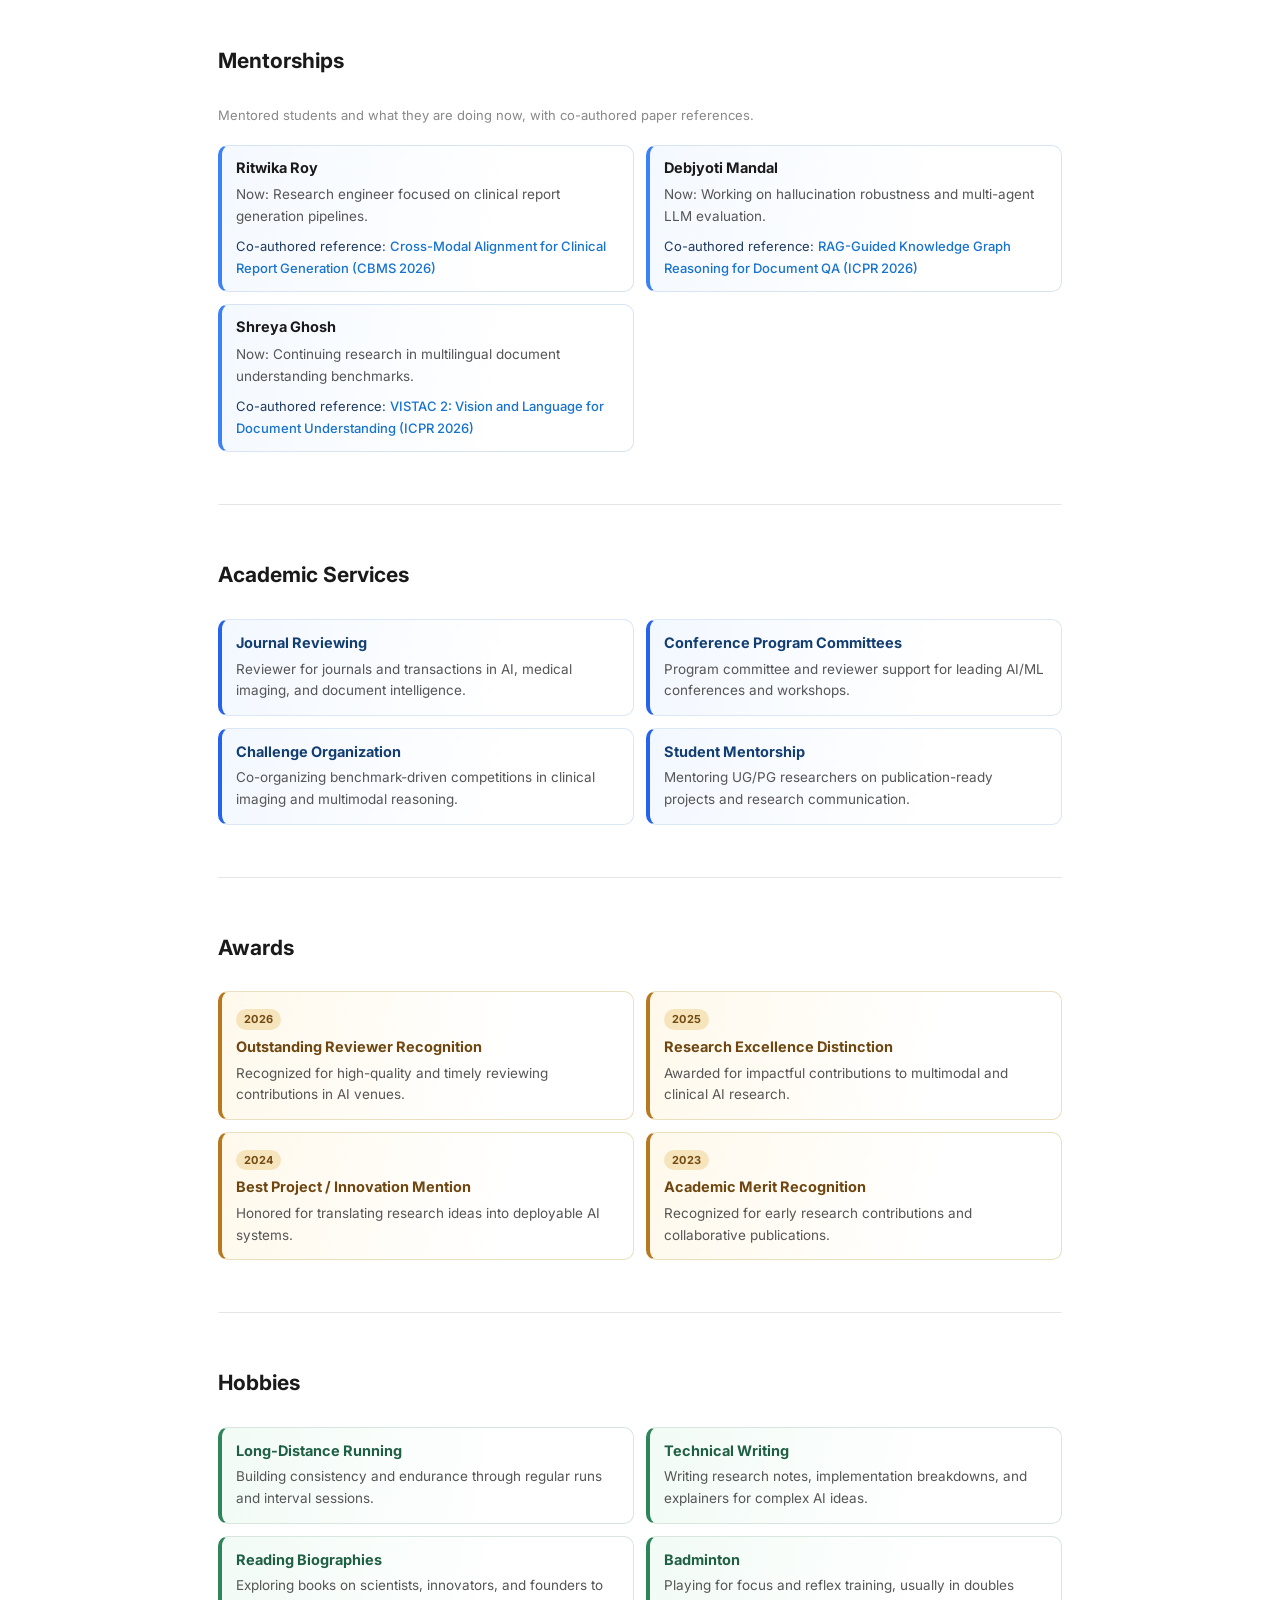
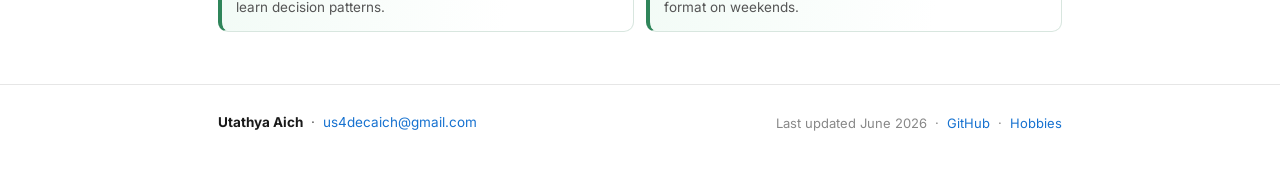
==== commit 3903b716: "Your commit message" ====
--- a/index.html
+++ b/index.html
@@ -42,7 +42,7 @@
     <div class="hero-layout">
 
       <div class="hero-photo">
-        <img src="images/Snag1circle.png" alt="Utathya Aich" width="170" height="170">
+        <img src="Images\Utathya_dp.jpg" alt="Utathya Aich" width="170" height="170">
       </div>
 
       <div class="hero-content">
@@ -75,10 +75,10 @@
           <a class="hero-link" href="https://github.com/Utathyaworks" target="_blank" rel="noopener">GitHub</a>
           <!-- TODO: replace YOUR_SCHOLAR_ID with your real Google Scholar ID -->
           <a class="hero-link" href="https://scholar.google.com/citations?user=YOUR_SCHOLAR_ID" target="_blank" rel="noopener">Scholar</a>
-          <a class="hero-link" href="mailto:us4decaich@gmail.com">Email</a>
+          <a class="hero-link" href="mailto:contact@utathya.com">Email</a>
           <a class="hero-link" href="https://linkedin.com/in/utathyaaich" target="_blank" rel="noopener">LinkedIn</a>
           <!-- TODO: replace # with your CV PDF URL -->
-          <a class="hero-link" href="#" target="_blank" rel="noopener">CV</a>
+          <a class="hero-link" href="https://drive.google.com/file/d/1EoIoab1If1WtYCR3nhXePLxdaf7WmMa9/view?usp=drive_link" target="_blank" rel="noopener">CV</a>
         </div>
       </div>
 
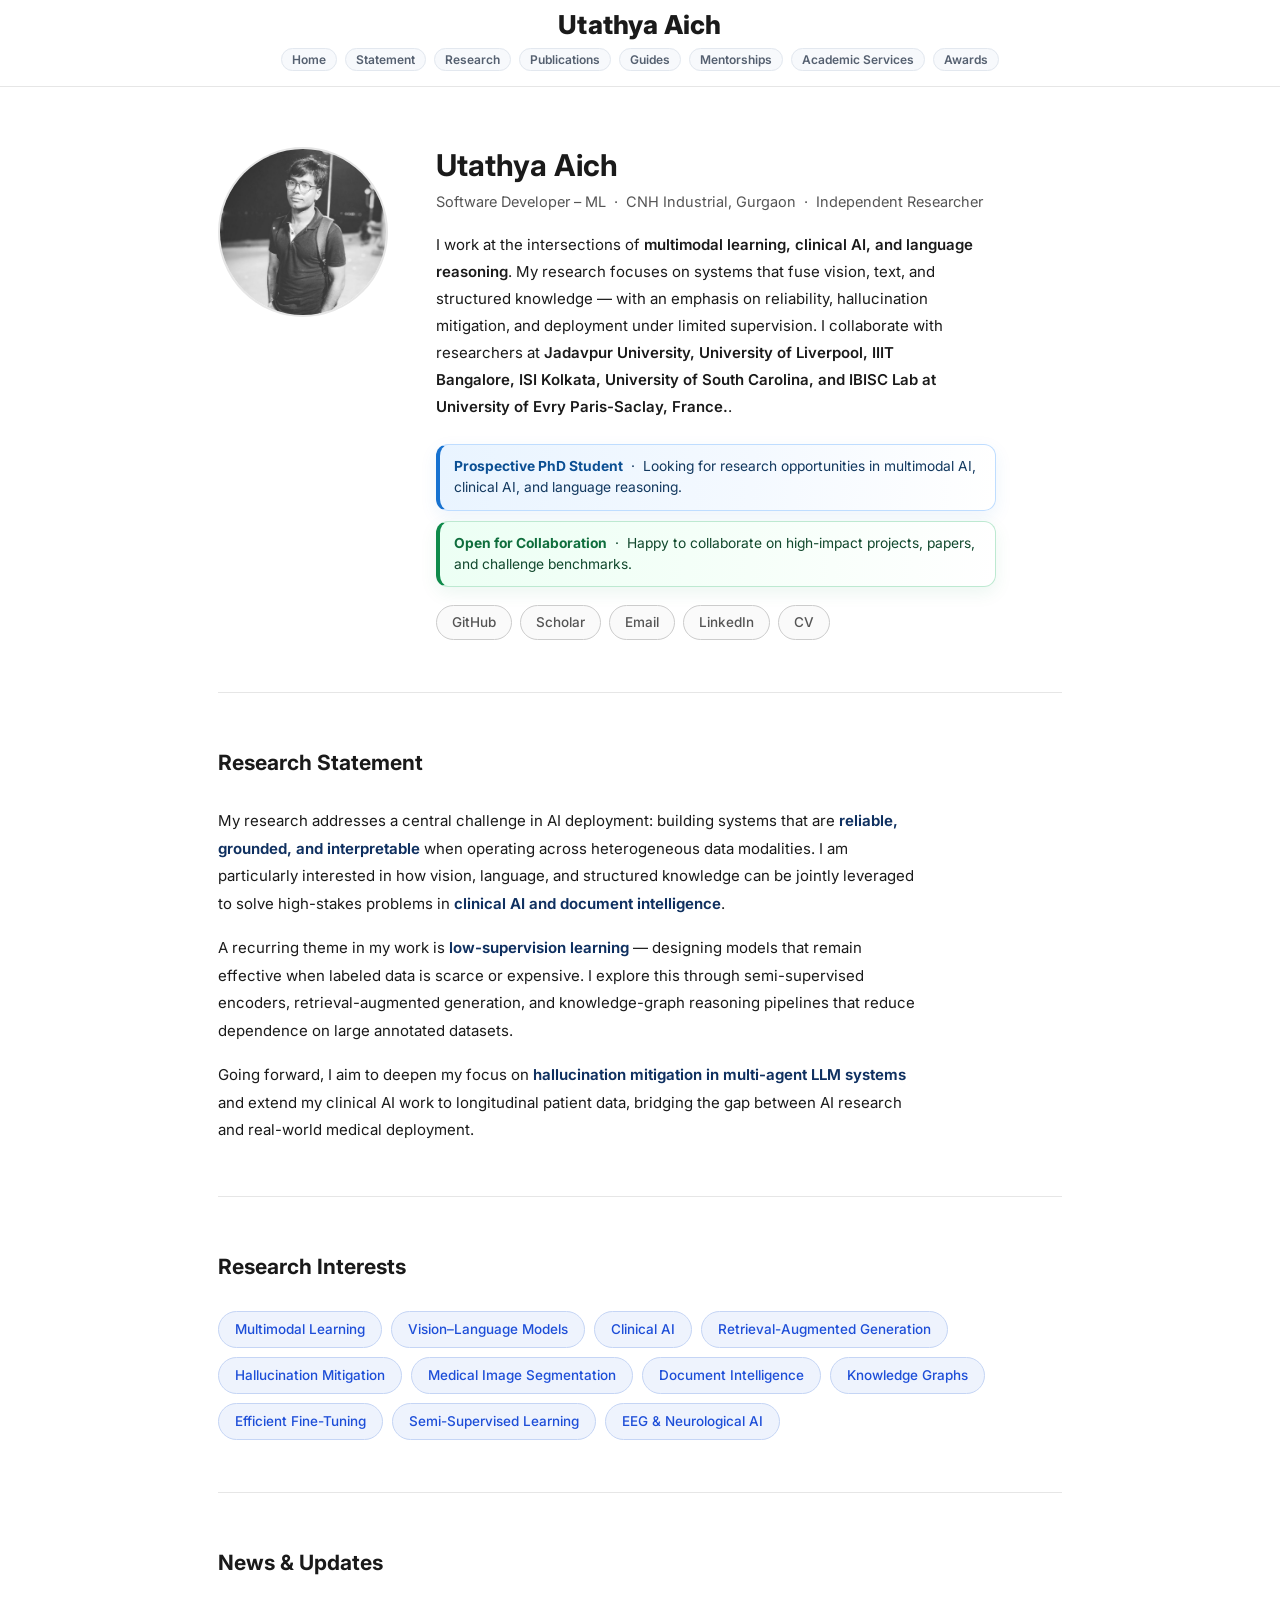
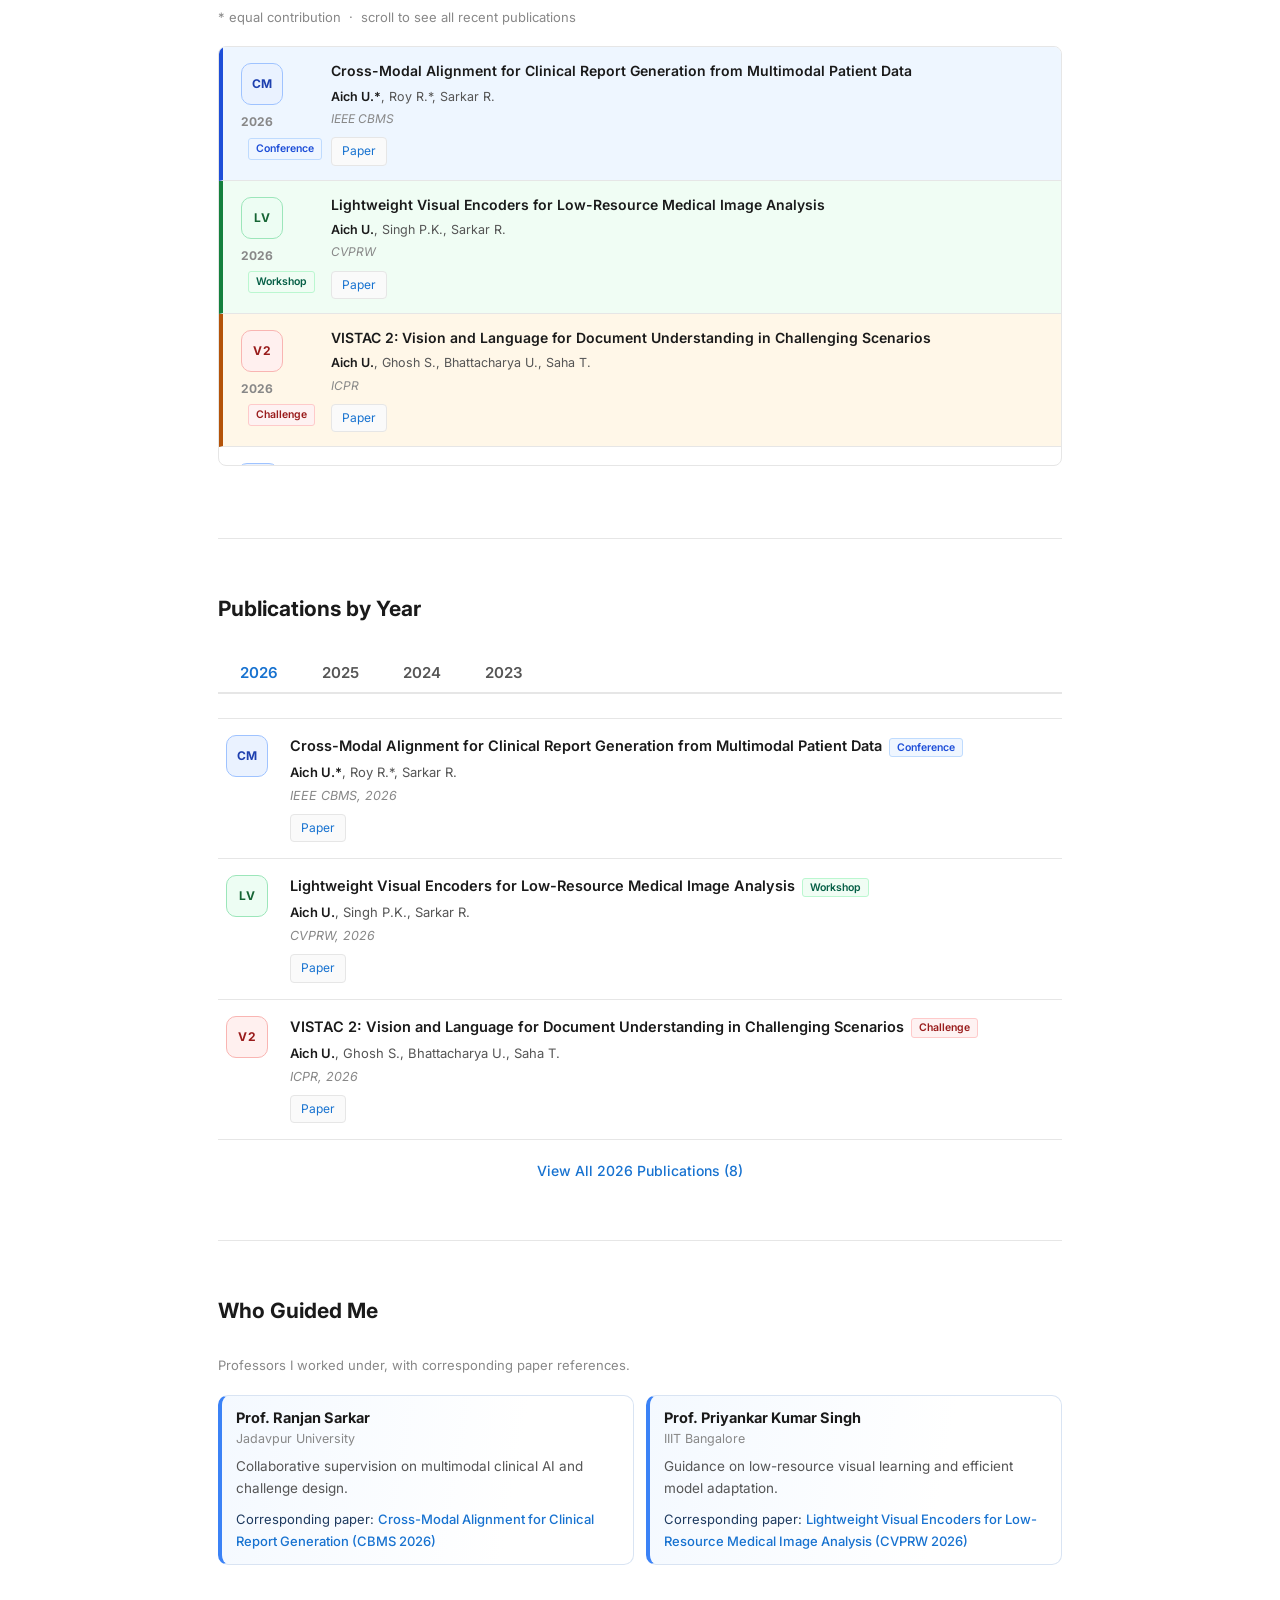
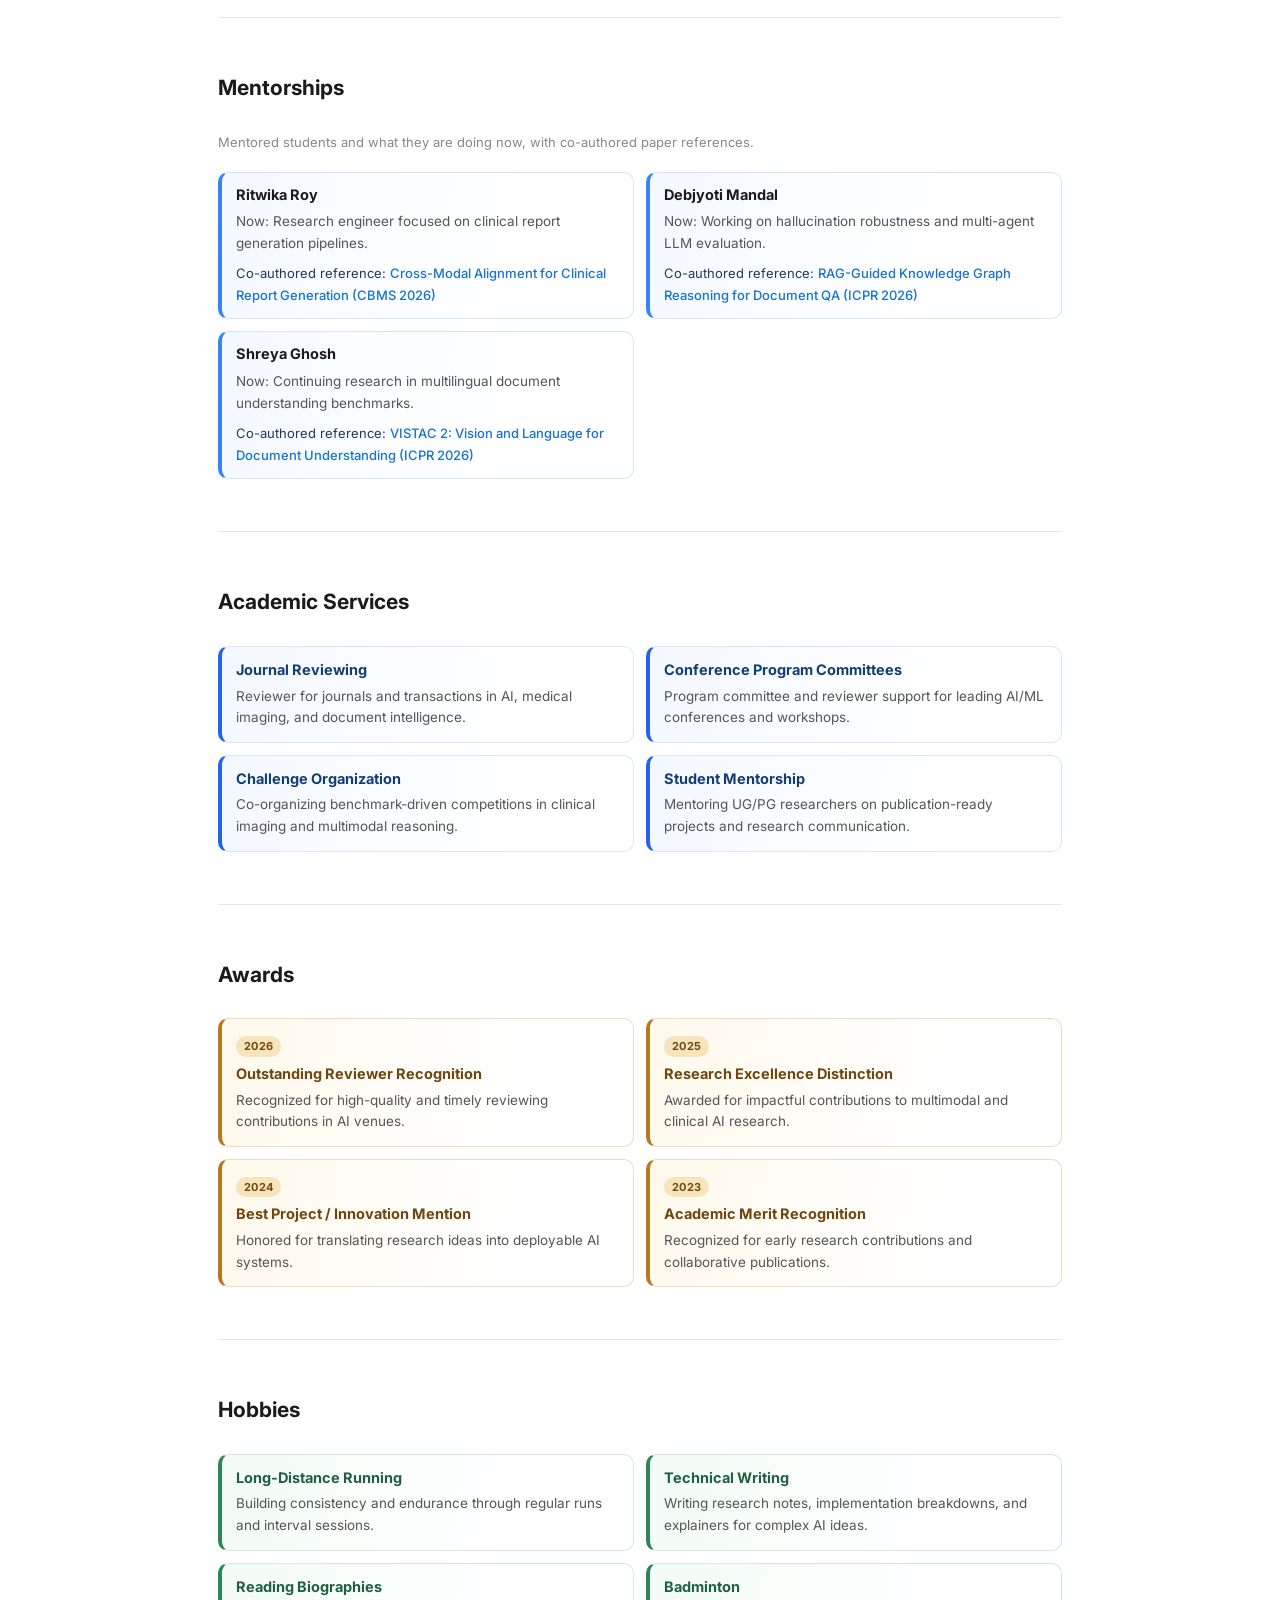
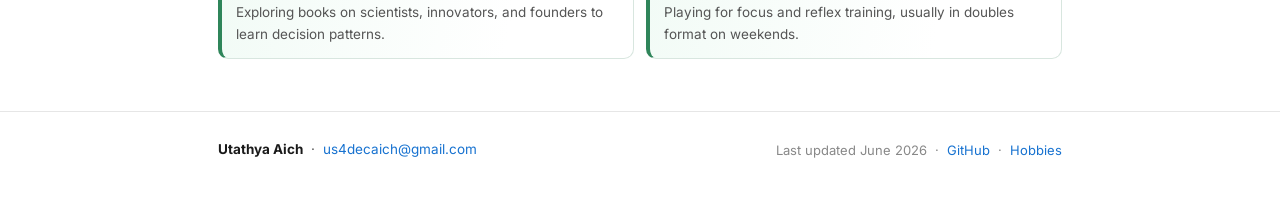
==== commit 1601143f: "Update index.html" ====
--- a/index.html
+++ b/index.html
@@ -56,8 +56,8 @@
           reasoning</strong>. My research focuses on systems that fuse vision, text, and structured
           knowledge &mdash; with an emphasis on reliability, hallucination mitigation, and deployment
           under limited supervision. I collaborate with researchers at <strong>Jadavpur University,
-          University of Liverpool, IIIT Bangalore, ISI Kolkata, and the University of South
-          Carolina</strong>.
+          University of Liverpool, IIIT Bangalore, ISI Kolkata, University of South
+          Carolina, and IBISC Lab at University of Evry Paris-Saclay, France.</strong>.
         </p>
 
         <div class="hero-highlights">
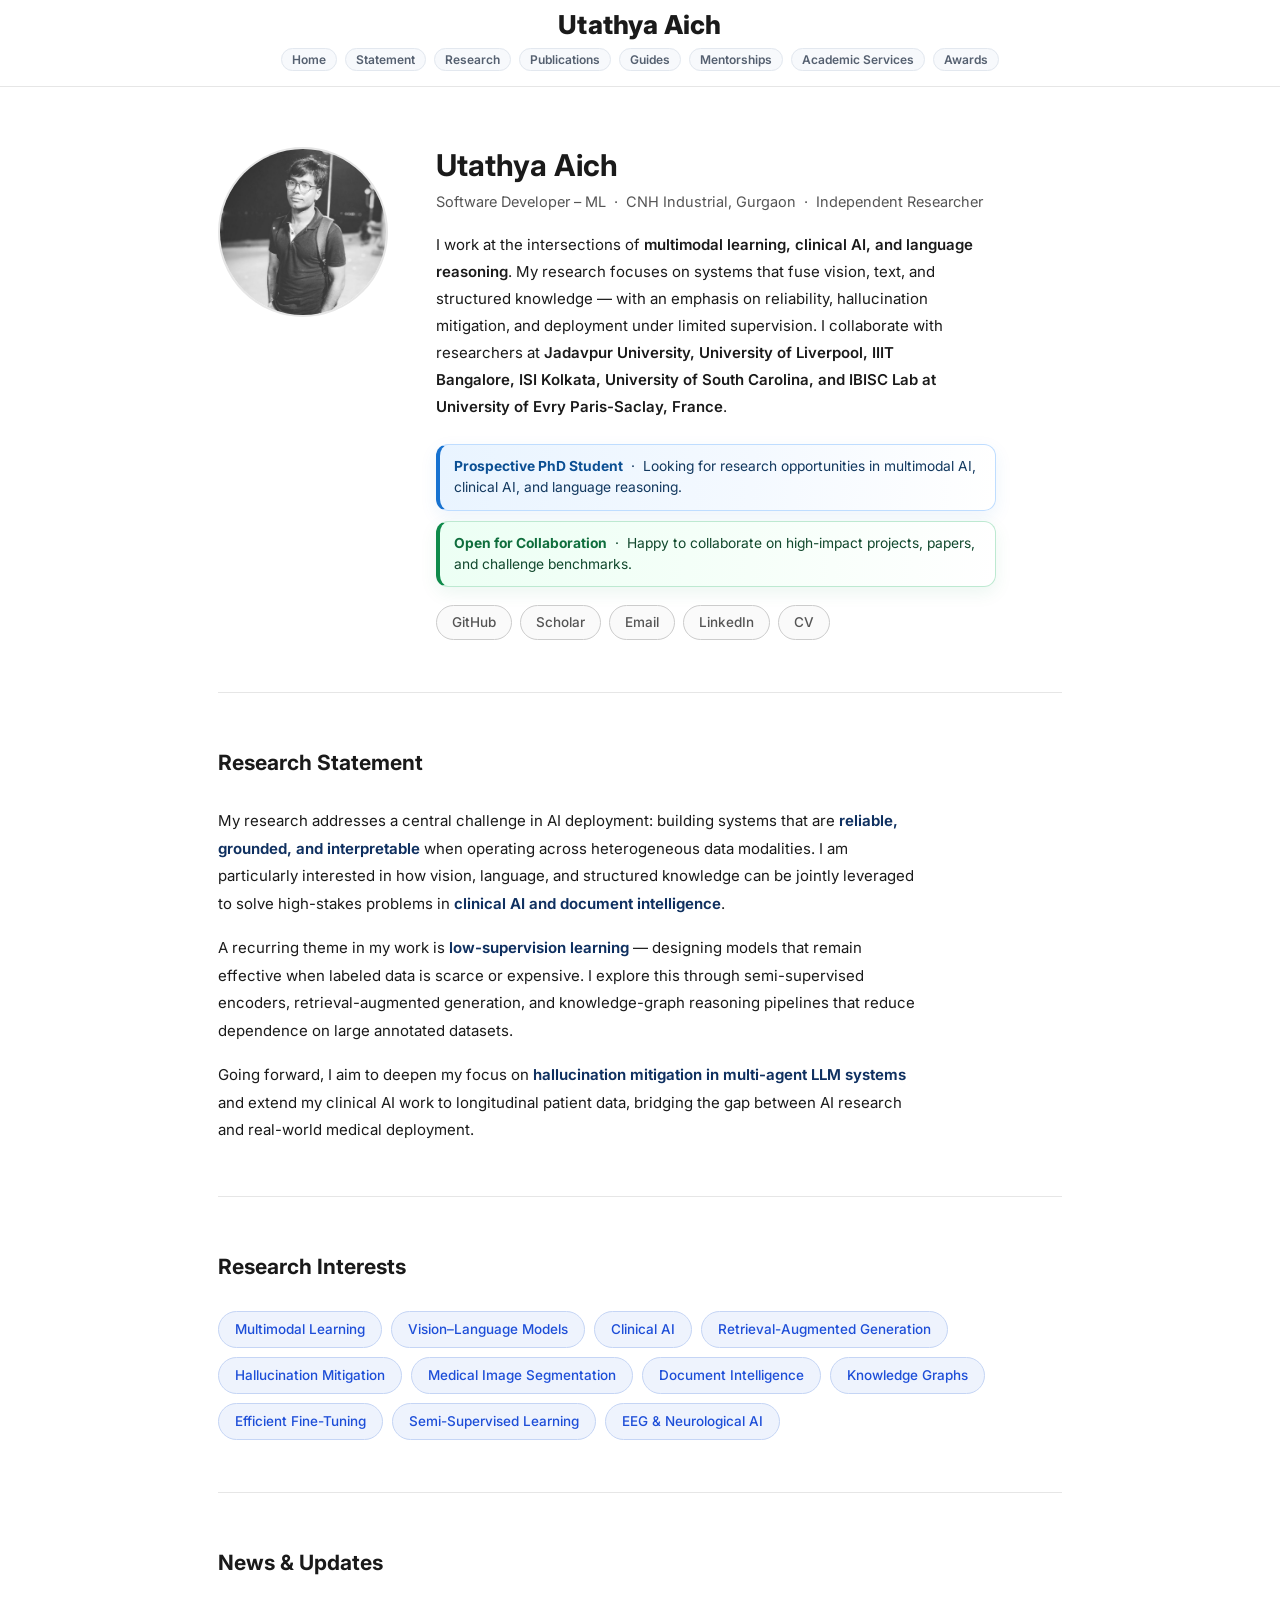
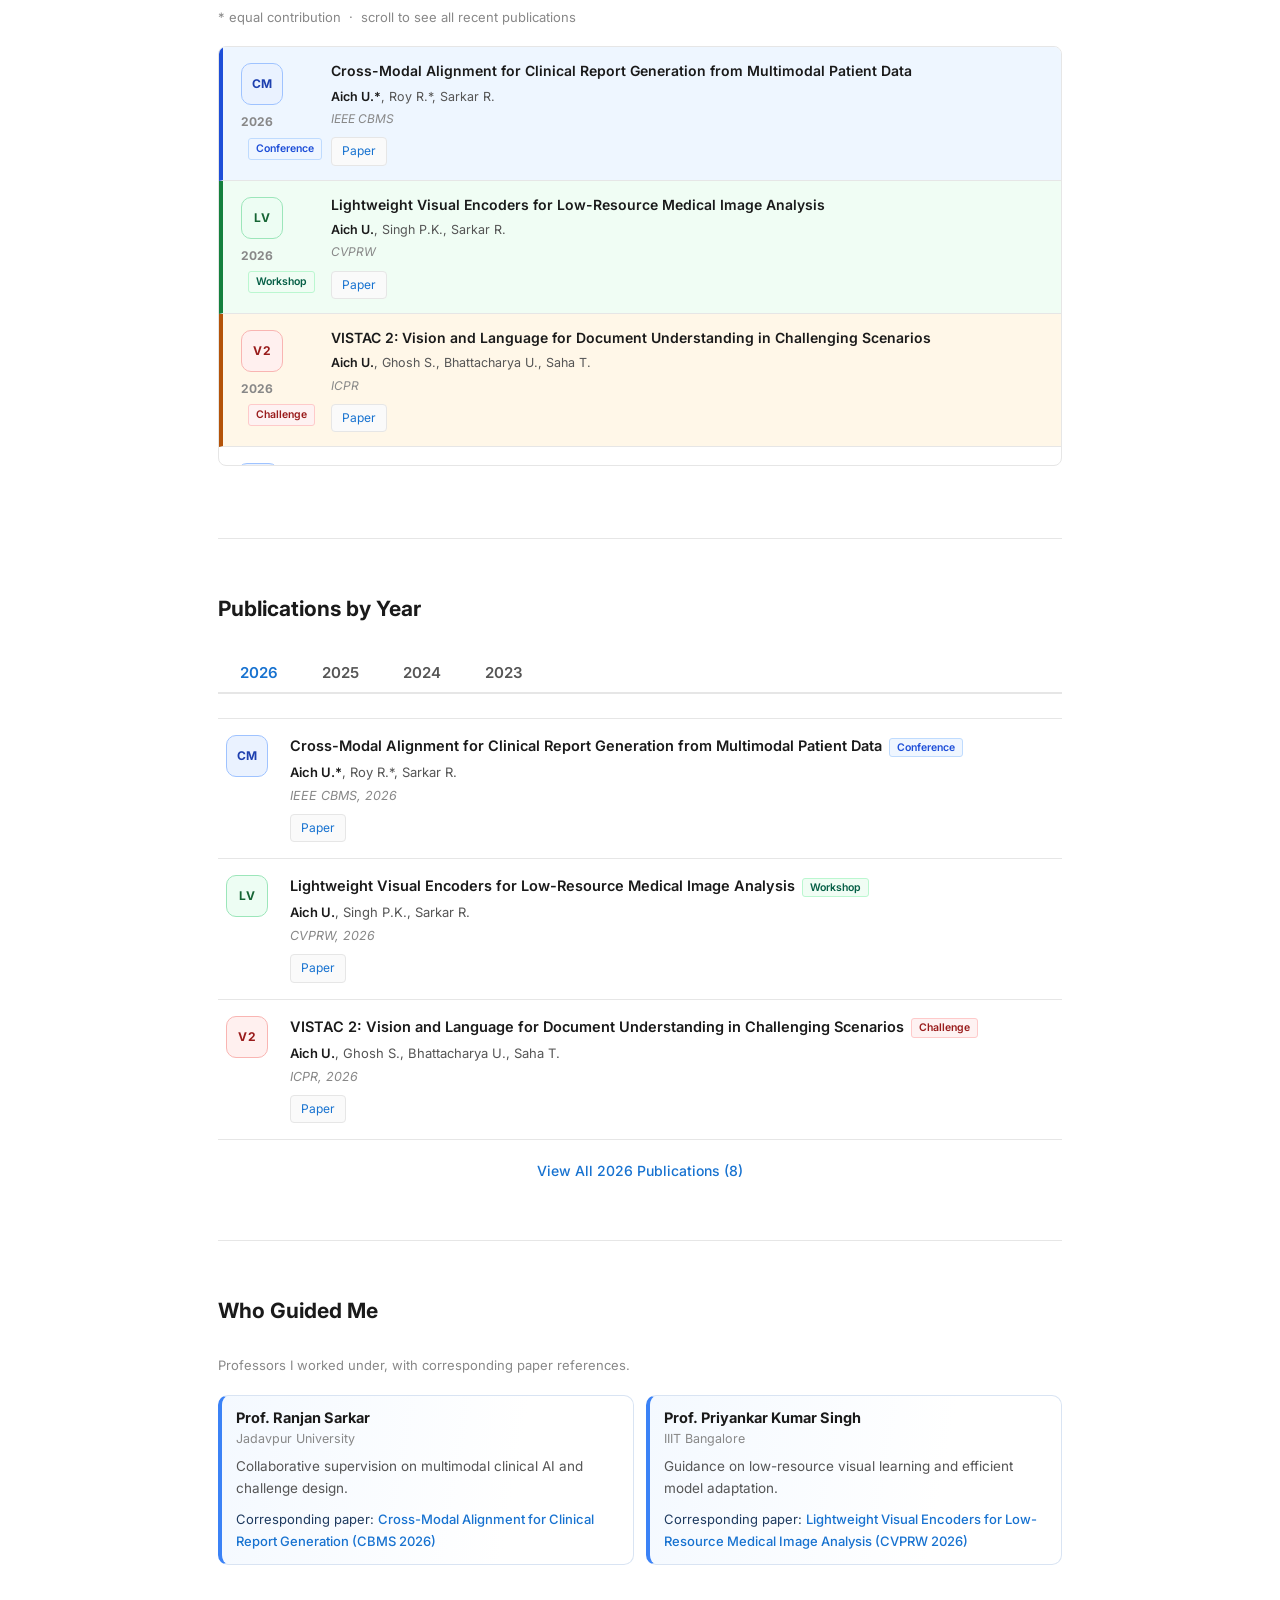
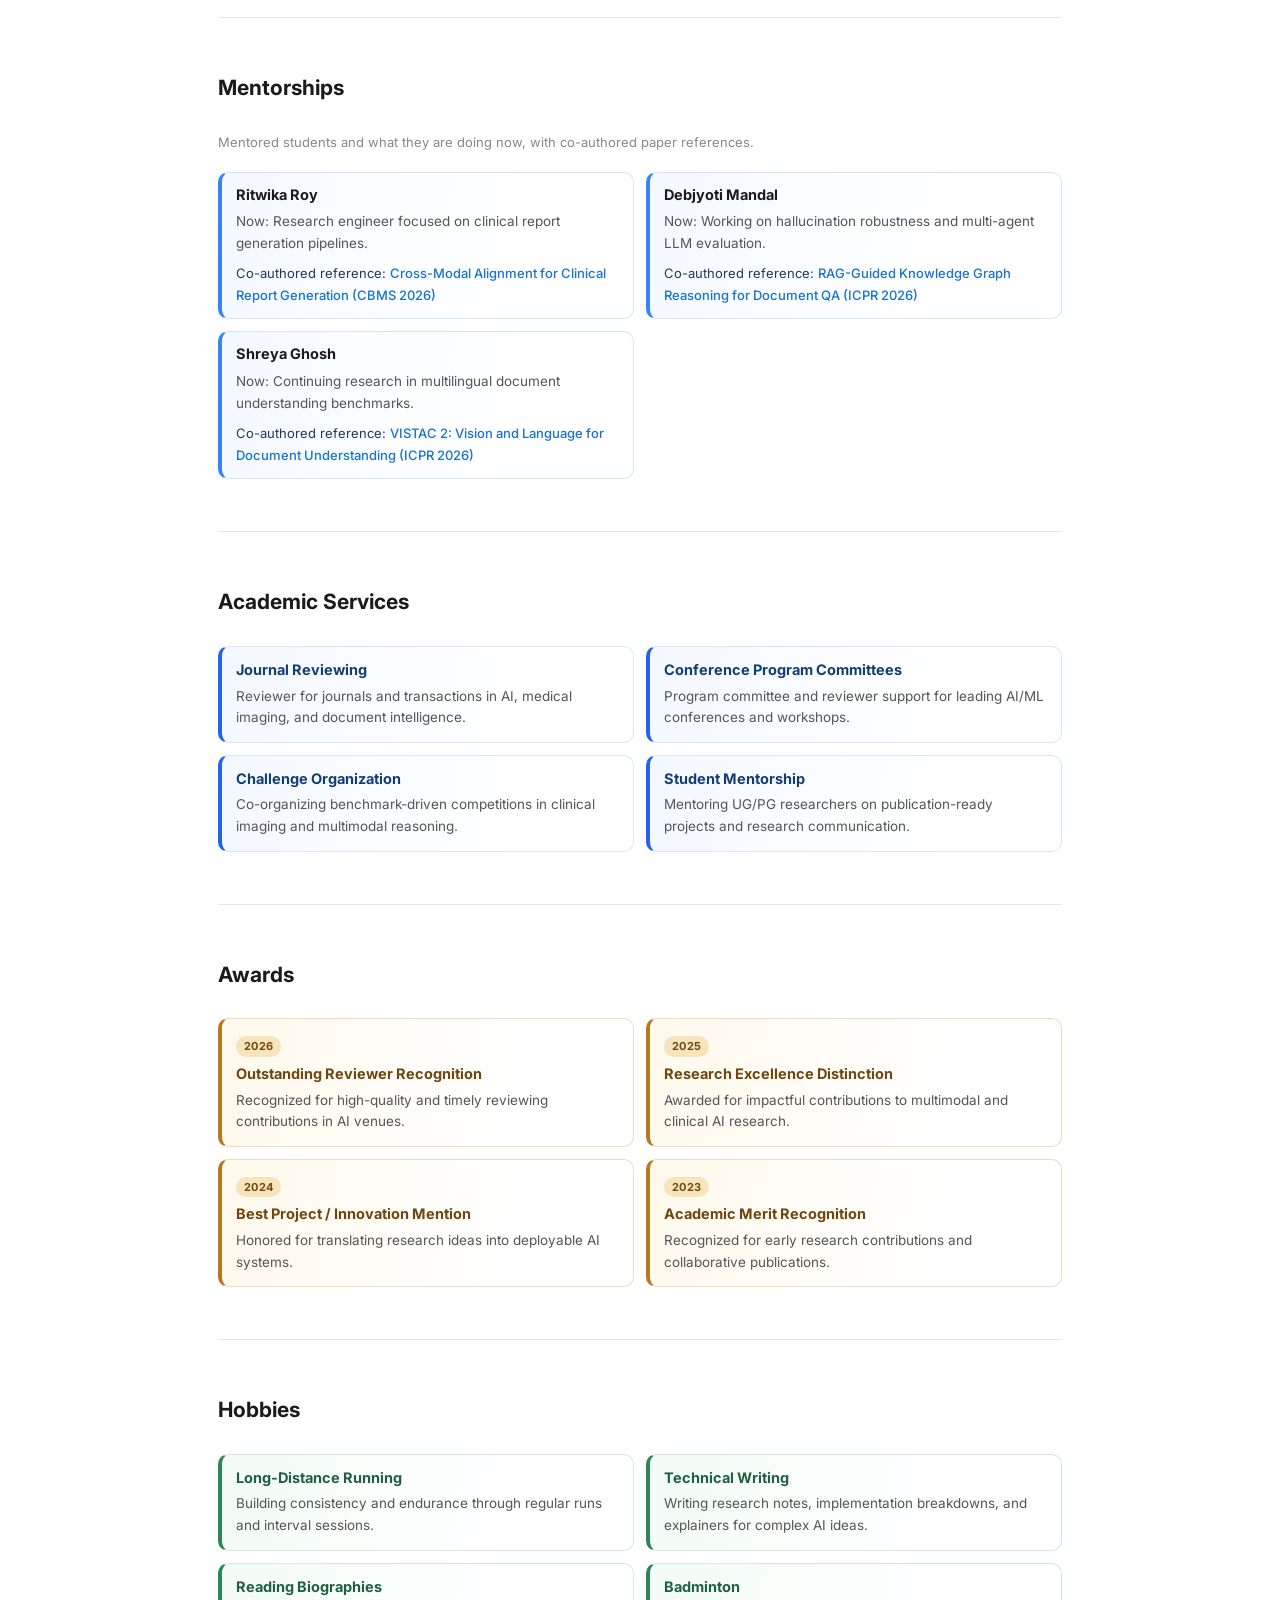
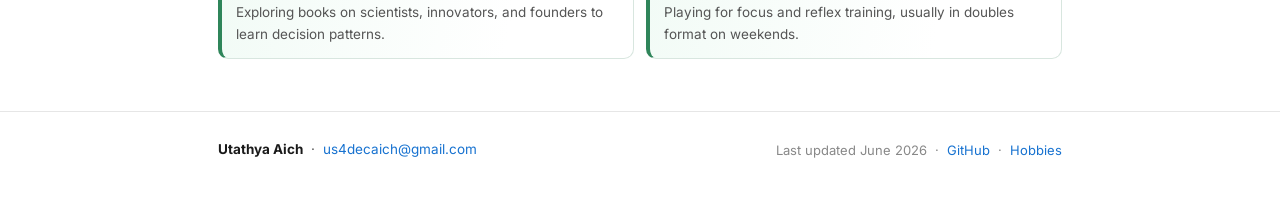
==== commit 7bb76b51: "Update index.html" ====
--- a/index.html
+++ b/index.html
@@ -57,7 +57,7 @@
           knowledge &mdash; with an emphasis on reliability, hallucination mitigation, and deployment
           under limited supervision. I collaborate with researchers at <strong>Jadavpur University,
           University of Liverpool, IIIT Bangalore, ISI Kolkata, University of South
-          Carolina, and IBISC Lab at University of Evry Paris-Saclay, France.</strong>.
+          Carolina, and IBISC Lab at University of Evry Paris-Saclay, France</strong>.
         </p>
 
         <div class="hero-highlights">
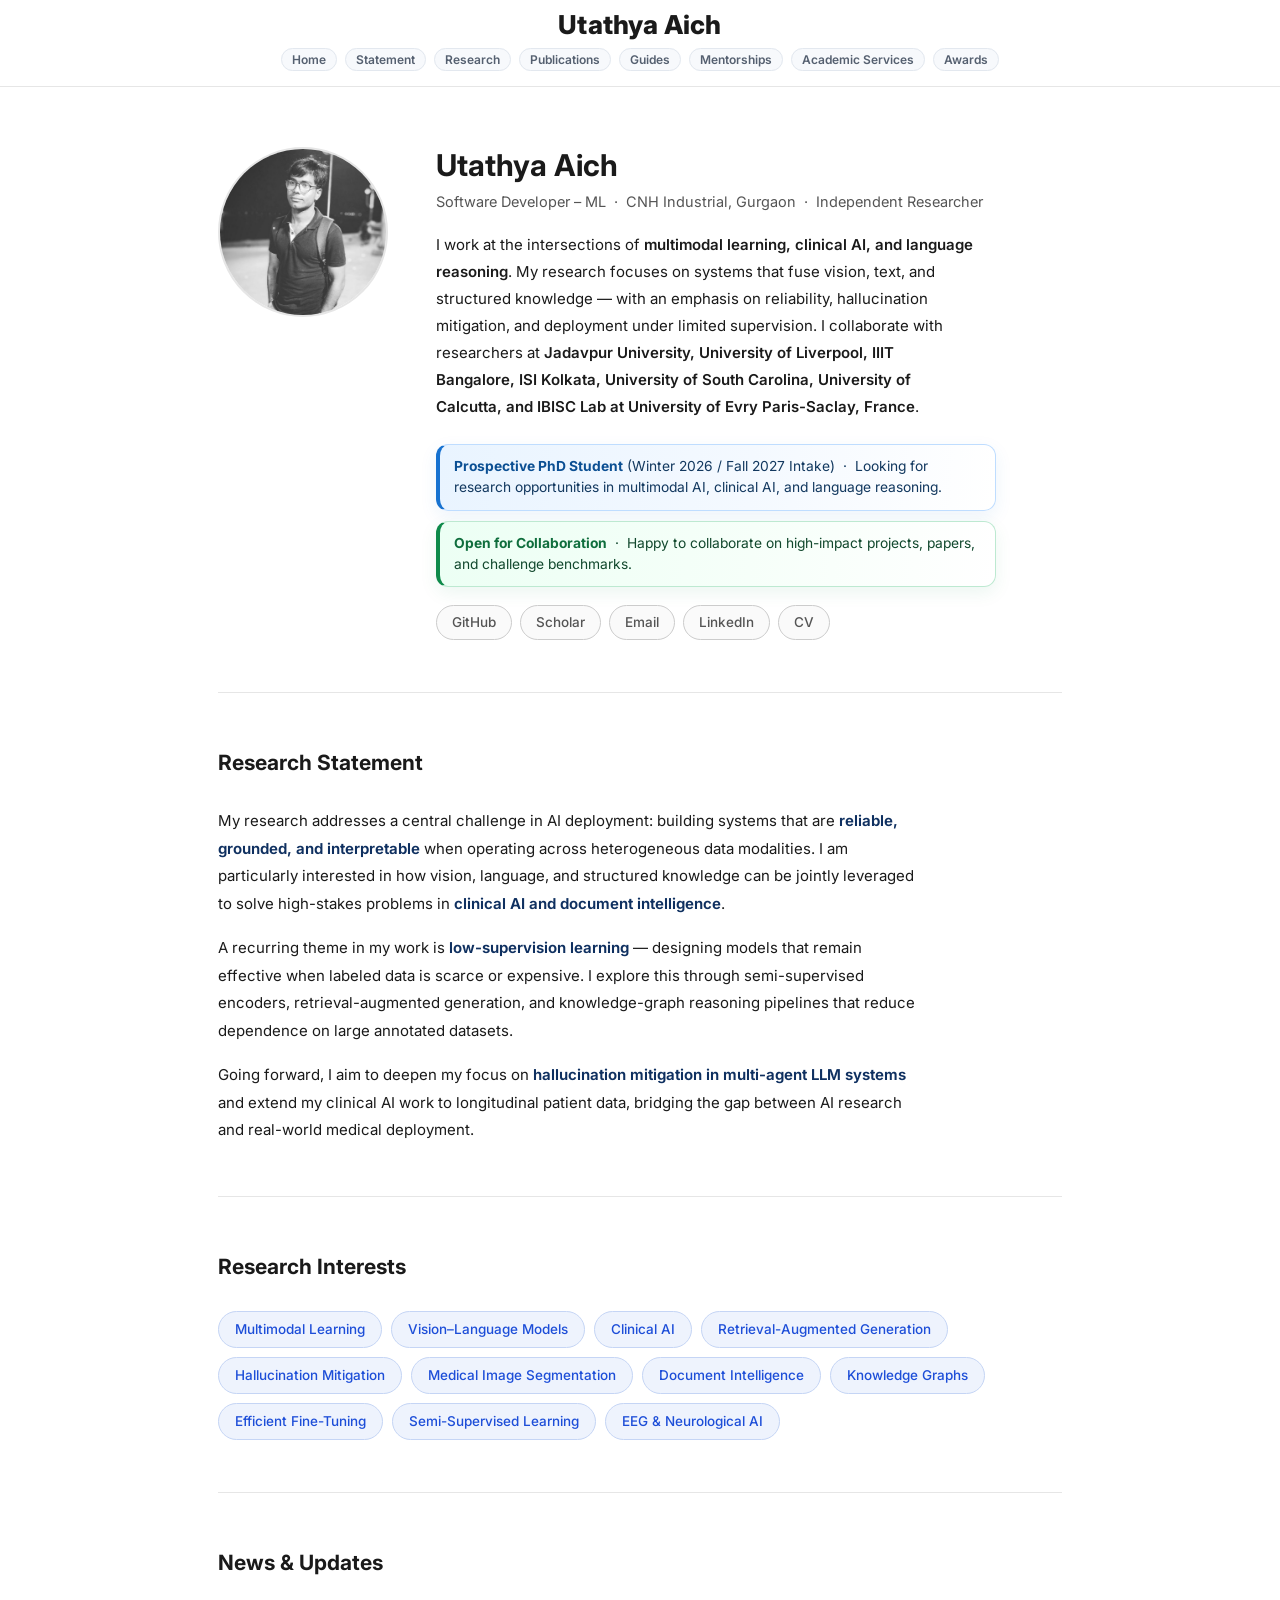
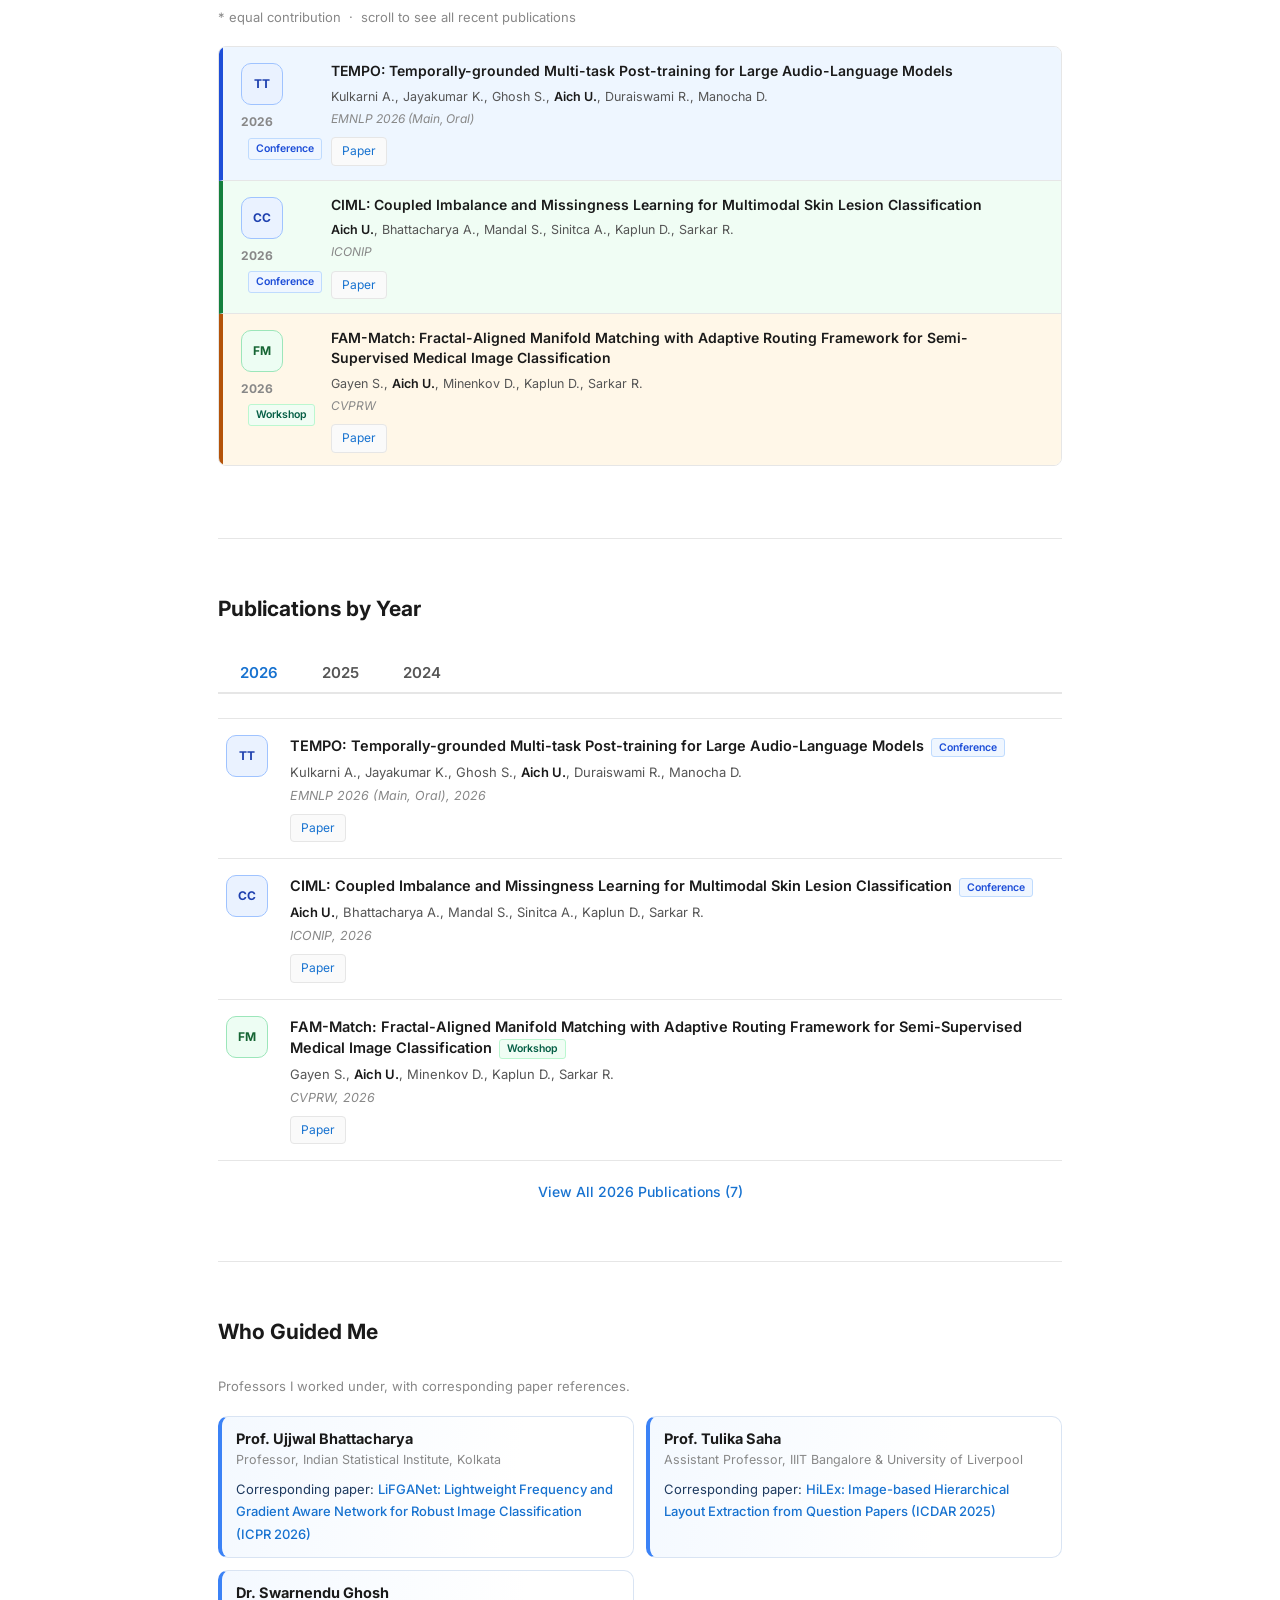
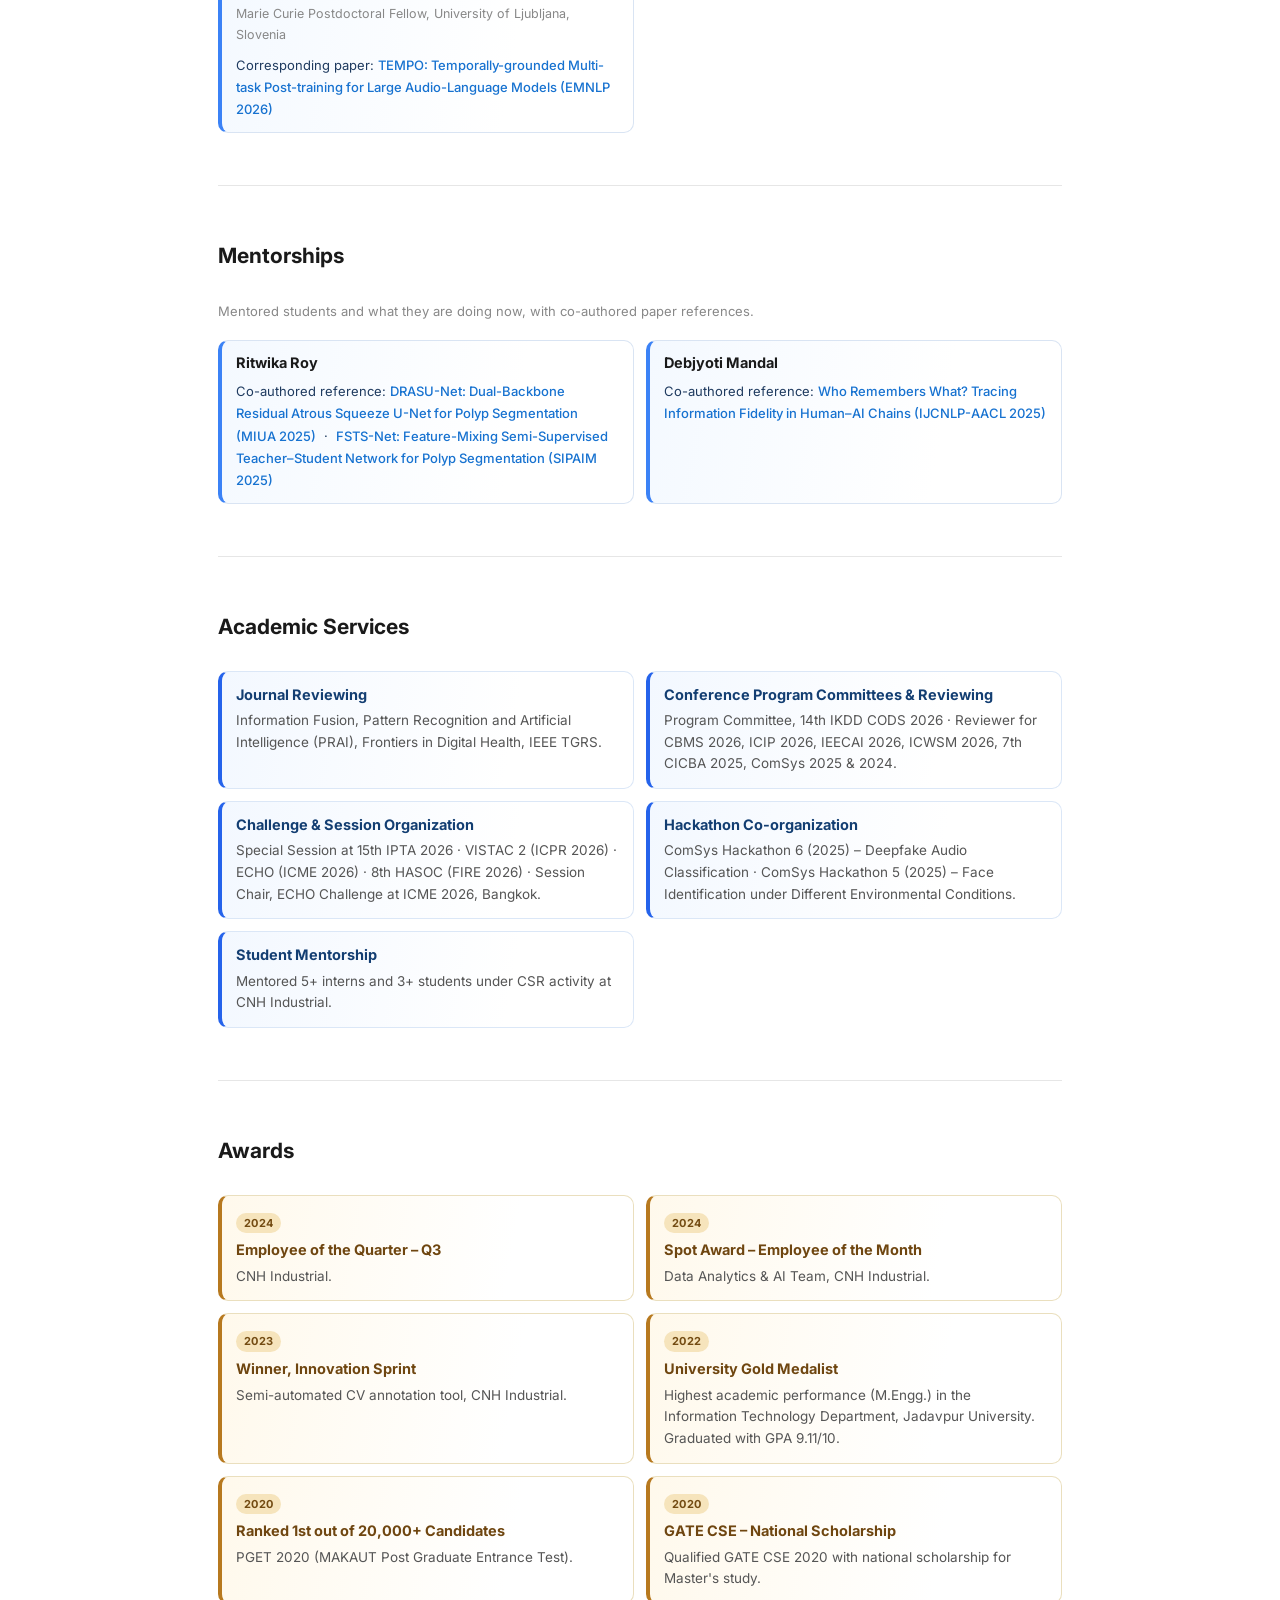
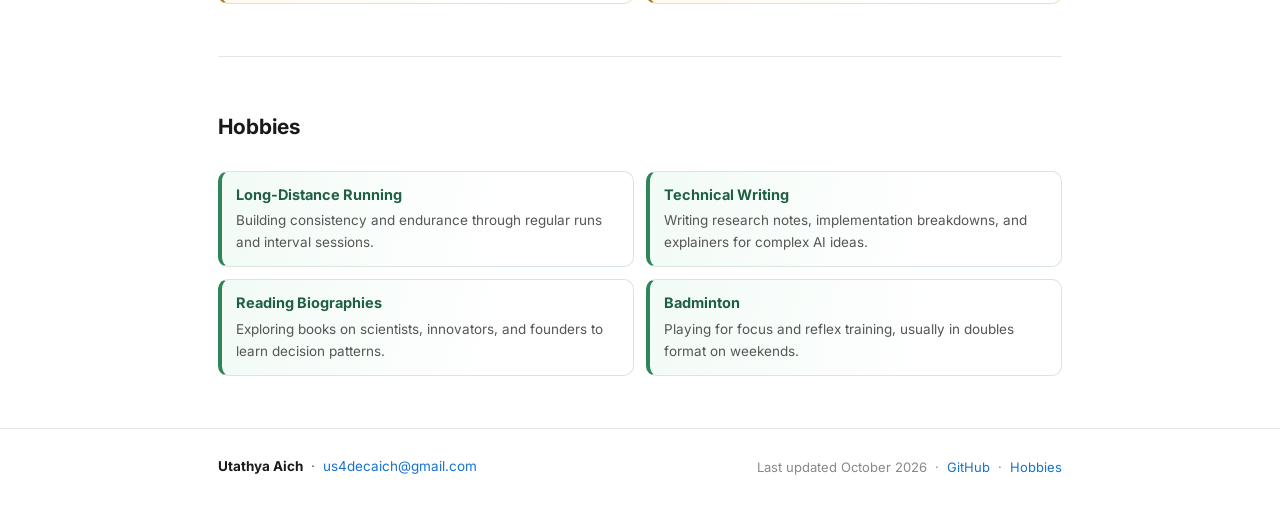
==== commit 537d12c0: "Update index.html Co-Authored-By: Claude Sonnet 5 <noreply@anthropic.com>" ====
--- a/index.html
+++ b/index.html
@@ -55,14 +55,15 @@
           I work at the intersections of <strong>multimodal learning, clinical AI, and language
           reasoning</strong>. My research focuses on systems that fuse vision, text, and structured
           knowledge &mdash; with an emphasis on reliability, hallucination mitigation, and deployment
-          under limited supervision. I collaborate with researchers at <strong>Jadavpur University,
-          University of Liverpool, IIIT Bangalore, ISI Kolkata, University of South
-          Carolina, and IBISC Lab at University of Evry Paris-Saclay, France</strong>.
+          under limited supervision. I collaborate with researchers at <strong>Jadavpur
+          University, University of Liverpool, IIIT Bangalore, ISI Kolkata, University of South
+          Carolina, University of Calcutta, and IBISC Lab at University of Evry Paris-Saclay,
+          France</strong>.
         </p>
 
         <div class="hero-highlights">
           <p class="hero-highlight hero-highlight-phd">
-            <strong>Prospective PhD Student</strong> &nbsp;&middot;&nbsp;
+            <strong>Prospective PhD Student</strong> (Winter 2026 / Fall 2027 Intake) &nbsp;&middot;&nbsp;
             Looking for research opportunities in multimodal AI, clinical AI, and language reasoning.
           </p>
           <p class="hero-highlight hero-highlight-collab">
@@ -75,7 +76,7 @@
           <a class="hero-link" href="https://github.com/Utathyaworks" target="_blank" rel="noopener">GitHub</a>
           <!-- TODO: replace YOUR_SCHOLAR_ID with your real Google Scholar ID -->
           <a class="hero-link" href="https://scholar.google.com/citations?user=YOUR_SCHOLAR_ID" target="_blank" rel="noopener">Scholar</a>
-          <a class="hero-link" href="mailto:contact@utathya.com">Email</a>
+          <a class="hero-link" href="mailto:us4decaich@gmail.com">Email</a>
           <a class="hero-link" href="https://linkedin.com/in/utathyaaich" target="_blank" rel="noopener">LinkedIn</a>
           <!-- TODO: replace # with your CV PDF URL -->
           <a class="hero-link" href="https://drive.google.com/file/d/1EoIoab1If1WtYCR3nhXePLxdaf7WmMa9/view?usp=drive_link" target="_blank" rel="noopener">CV</a>
@@ -174,22 +175,29 @@
 
     <div class="mentor-col">
       <article class="mentor-card">
-        <h4 class="mentor-name">Prof. Ranjan Sarkar</h4>
-        <p class="mentor-affil">Jadavpur University</p>
-        <p class="mentor-note">Collaborative supervision on multimodal clinical AI and challenge design.</p>
+        <h4 class="mentor-name">Prof. Ujjwal Bhattacharya</h4>
+        <p class="mentor-affil">Professor, Indian Statistical Institute, Kolkata</p>
         <p class="mentor-ref">
           Corresponding paper:
-          <a href="publications/2026.html">Cross-Modal Alignment for Clinical Report Generation (CBMS 2026)</a>
-        </p>
-      </article>
-
-      <article class="mentor-card">
-        <h4 class="mentor-name">Prof. Priyankar Kumar Singh</h4>
-        <p class="mentor-affil">IIIT Bangalore</p>
-        <p class="mentor-note">Guidance on low-resource visual learning and efficient model adaptation.</p>
+          <a href="publications/2026.html">LiFGANet: Lightweight Frequency and Gradient Aware Network for Robust Image Classification (ICPR 2026)</a>
+        </p>
+      </article>
+
+      <article class="mentor-card">
+        <h4 class="mentor-name">Prof. Tulika Saha</h4>
+        <p class="mentor-affil">Assistant Professor, IIIT Bangalore &amp; University of Liverpool</p>
         <p class="mentor-ref">
           Corresponding paper:
-          <a href="publications/2026.html">Lightweight Visual Encoders for Low-Resource Medical Image Analysis (CVPRW 2026)</a>
+          <a href="publications/2025.html">HiLEx: Image-based Hierarchical Layout Extraction from Question Papers (ICDAR 2025)</a>
+        </p>
+      </article>
+
+      <article class="mentor-card">
+        <h4 class="mentor-name">Dr. Swarnendu Ghosh</h4>
+        <p class="mentor-affil">Marie Curie Postdoctoral Fellow, University of Ljubljana, Slovenia</p>
+        <p class="mentor-ref">
+          Corresponding paper:
+          <a href="publications/2026.html">TEMPO: Temporally-grounded Multi-task Post-training for Large Audio-Language Models (EMNLP 2026)</a>
         </p>
       </article>
     </div>
@@ -203,30 +211,22 @@
     <p class="pub-note">Mentored students and what they are doing now, with co-authored paper references.</p>
 
     <div class="mentor-col">
+      <!-- TODO: add a current-status line for each mentee -->
       <article class="mentor-card">
         <h4 class="mentor-name">Ritwika Roy</h4>
-        <p class="mentor-now">Now: Research engineer focused on clinical report generation pipelines.</p>
         <p class="mentor-ref">
           Co-authored reference:
-          <a href="publications/2026.html">Cross-Modal Alignment for Clinical Report Generation (CBMS 2026)</a>
+          <a href="publications/2025.html">DRASU-Net: Dual-Backbone Residual Atrous Squeeze U-Net for Polyp Segmentation (MIUA 2025)</a>
+          &nbsp;&middot;&nbsp;
+          <a href="publications/2025.html">FSTS-Net: Feature-Mixing Semi-Supervised Teacher&ndash;Student Network for Polyp Segmentation (SIPAIM 2025)</a>
         </p>
       </article>
 
       <article class="mentor-card">
         <h4 class="mentor-name">Debjyoti Mandal</h4>
-        <p class="mentor-now">Now: Working on hallucination robustness and multi-agent LLM evaluation.</p>
         <p class="mentor-ref">
           Co-authored reference:
-          <a href="publications/2026.html">RAG-Guided Knowledge Graph Reasoning for Document QA (ICPR 2026)</a>
-        </p>
-      </article>
-
-      <article class="mentor-card">
-        <h4 class="mentor-name">Shreya Ghosh</h4>
-        <p class="mentor-now">Now: Continuing research in multilingual document understanding benchmarks.</p>
-        <p class="mentor-ref">
-          Co-authored reference:
-          <a href="publications/2026.html">VISTAC 2: Vision and Language for Document Understanding (ICPR 2026)</a>
+          <a href="publications/2025.html">Who Remembers What? Tracing Information Fidelity in Human&ndash;AI Chains (IJCNLP-AACL 2025)</a>
         </p>
       </article>
     </div>
@@ -240,19 +240,23 @@
     <div class="service-grid">
       <article class="service-card">
         <h3 class="service-title">Journal Reviewing</h3>
-        <p class="service-desc">Reviewer for journals and transactions in AI, medical imaging, and document intelligence.</p>
-      </article>
-      <article class="service-card">
-        <h3 class="service-title">Conference Program Committees</h3>
-        <p class="service-desc">Program committee and reviewer support for leading AI/ML conferences and workshops.</p>
-      </article>
-      <article class="service-card">
-        <h3 class="service-title">Challenge Organization</h3>
-        <p class="service-desc">Co-organizing benchmark-driven competitions in clinical imaging and multimodal reasoning.</p>
+        <p class="service-desc">Information Fusion, Pattern Recognition and Artificial Intelligence (PRAI), Frontiers in Digital Health, IEEE TGRS.</p>
+      </article>
+      <article class="service-card">
+        <h3 class="service-title">Conference Program Committees &amp; Reviewing</h3>
+        <p class="service-desc">Program Committee, 14th IKDD CODS 2026 &middot; Reviewer for CBMS 2026, ICIP 2026, IEECAI 2026, ICWSM 2026, 7th CICBA 2025, ComSys 2025 &amp; 2024.</p>
+      </article>
+      <article class="service-card">
+        <h3 class="service-title">Challenge &amp; Session Organization</h3>
+        <p class="service-desc">Special Session at 15th IPTA 2026 &middot; VISTAC 2 (ICPR 2026) &middot; ECHO (ICME 2026) &middot; 8th HASOC (FIRE 2026) &middot; Session Chair, ECHO Challenge at ICME 2026, Bangkok.</p>
+      </article>
+      <article class="service-card">
+        <h3 class="service-title">Hackathon Co-organization</h3>
+        <p class="service-desc">ComSys Hackathon 6 (2025) &ndash; Deepfake Audio Classification &middot; ComSys Hackathon 5 (2025) &ndash; Face Identification under Different Environmental Conditions.</p>
       </article>
       <article class="service-card">
         <h3 class="service-title">Student Mentorship</h3>
-        <p class="service-desc">Mentoring UG/PG researchers on publication-ready projects and research communication.</p>
+        <p class="service-desc">Mentored 5+ interns and 3+ students under CSR activity at CNH Industrial.</p>
       </article>
     </div>
   </section>
@@ -264,24 +268,34 @@
     <h2 class="section-title">Awards</h2>
     <div class="award-grid">
       <article class="award-card">
-        <div class="award-year">2026</div>
-        <h3 class="award-title">Outstanding Reviewer Recognition</h3>
-        <p class="award-desc">Recognized for high-quality and timely reviewing contributions in AI venues.</p>
-      </article>
-      <article class="award-card">
-        <div class="award-year">2025</div>
-        <h3 class="award-title">Research Excellence Distinction</h3>
-        <p class="award-desc">Awarded for impactful contributions to multimodal and clinical AI research.</p>
-      </article>
-      <article class="award-card">
         <div class="award-year">2024</div>
-        <h3 class="award-title">Best Project / Innovation Mention</h3>
-        <p class="award-desc">Honored for translating research ideas into deployable AI systems.</p>
+        <h3 class="award-title">Employee of the Quarter &ndash; Q3</h3>
+        <p class="award-desc">CNH Industrial.</p>
+      </article>
+      <article class="award-card">
+        <div class="award-year">2024</div>
+        <h3 class="award-title">Spot Award &ndash; Employee of the Month</h3>
+        <p class="award-desc">Data Analytics &amp; AI Team, CNH Industrial.</p>
       </article>
       <article class="award-card">
         <div class="award-year">2023</div>
-        <h3 class="award-title">Academic Merit Recognition</h3>
-        <p class="award-desc">Recognized for early research contributions and collaborative publications.</p>
+        <h3 class="award-title">Winner, Innovation Sprint</h3>
+        <p class="award-desc">Semi-automated CV annotation tool, CNH Industrial.</p>
+      </article>
+      <article class="award-card">
+        <div class="award-year">2022</div>
+        <h3 class="award-title">University Gold Medalist</h3>
+        <p class="award-desc">Highest academic performance (M.Engg.) in the Information Technology Department, Jadavpur University. Graduated with GPA 9.11/10.</p>
+      </article>
+      <article class="award-card">
+        <div class="award-year">2020</div>
+        <h3 class="award-title">Ranked 1st out of 20,000+ Candidates</h3>
+        <p class="award-desc">PGET 2020 (MAKAUT Post Graduate Entrance Test).</p>
+      </article>
+      <article class="award-card">
+        <div class="award-year">2020</div>
+        <h3 class="award-title">GATE CSE &ndash; National Scholarship</h3>
+        <p class="award-desc">Qualified GATE CSE 2020 with national scholarship for Master's study.</p>
       </article>
     </div>
   </section>
@@ -335,7 +349,7 @@
         <a href="mailto:us4decaich@gmail.com">us4decaich@gmail.com</a>
       </div>
       <div class="footer-right">
-        Last updated June 2026
+        Last updated October 2026
         &nbsp;&middot;&nbsp;
         <a href="https://github.com/Utathyaworks" target="_blank" rel="noopener">GitHub</a>
         &nbsp;&middot;&nbsp;
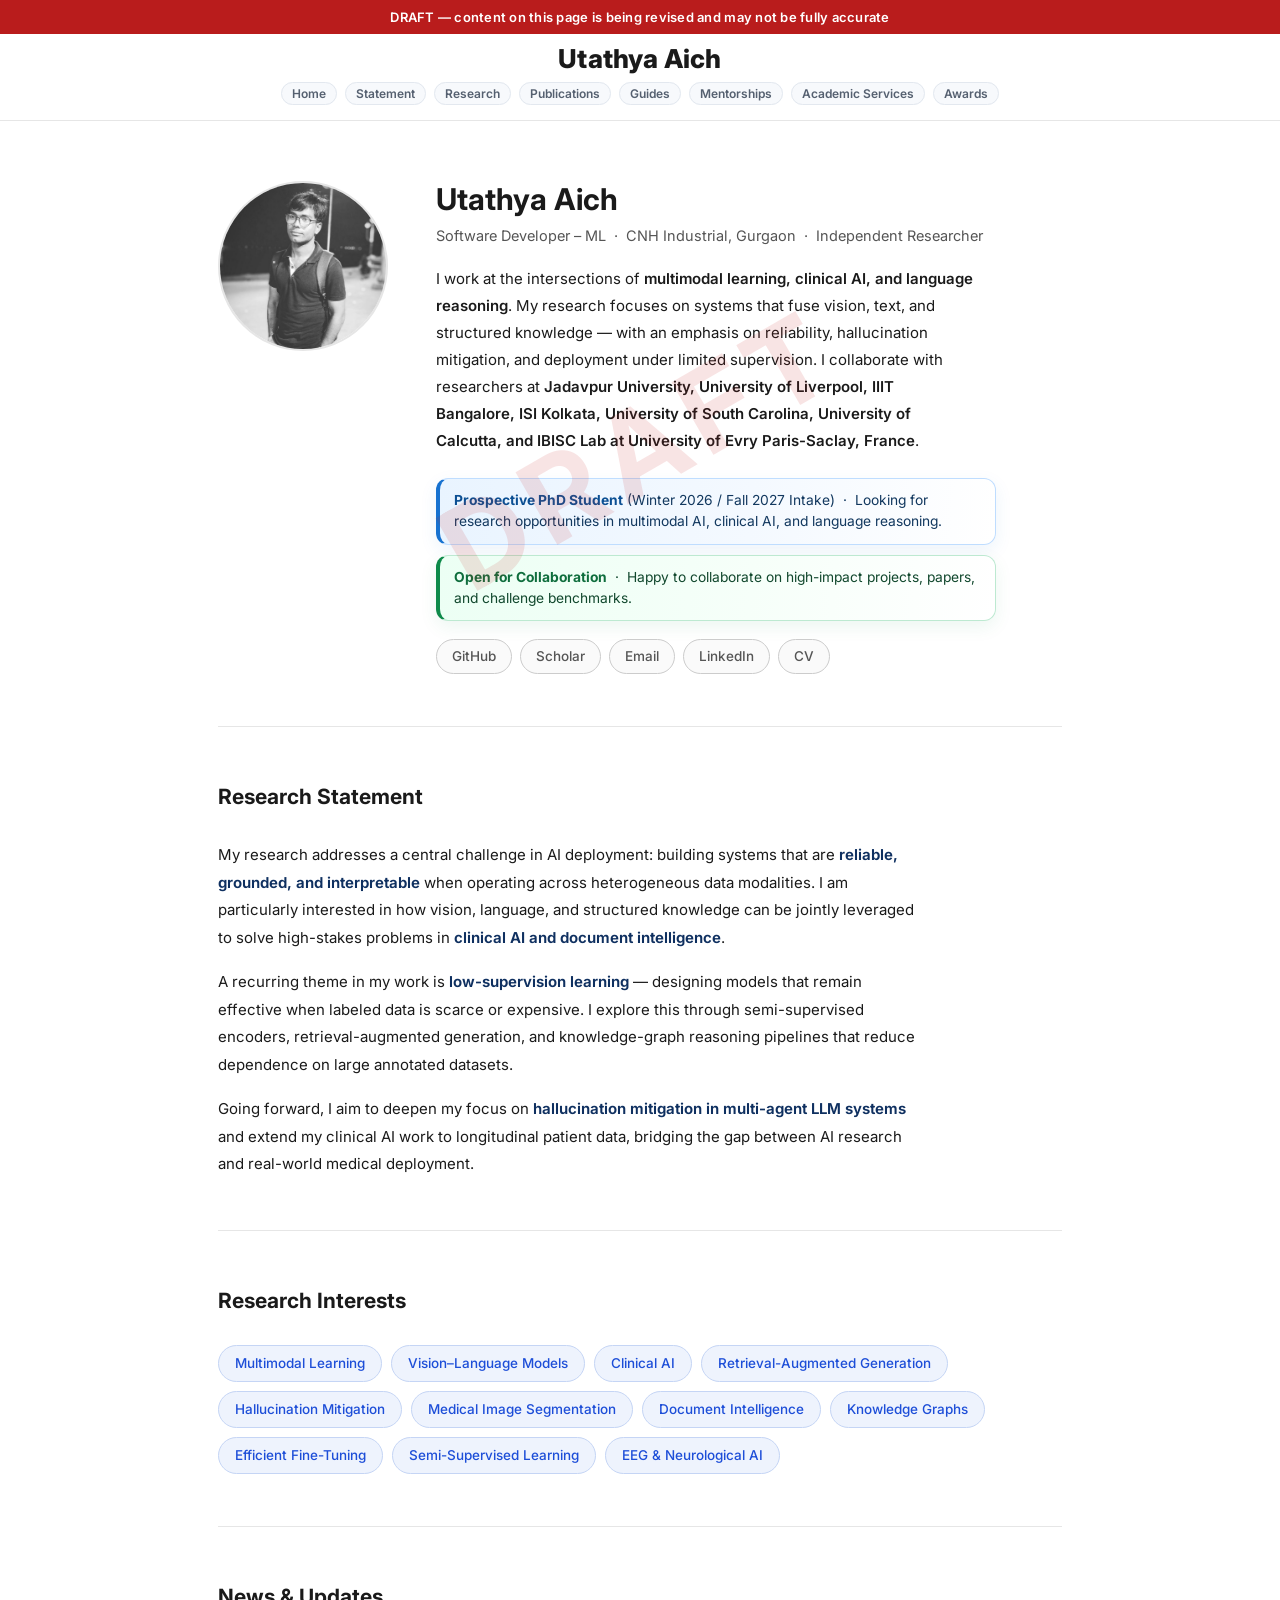
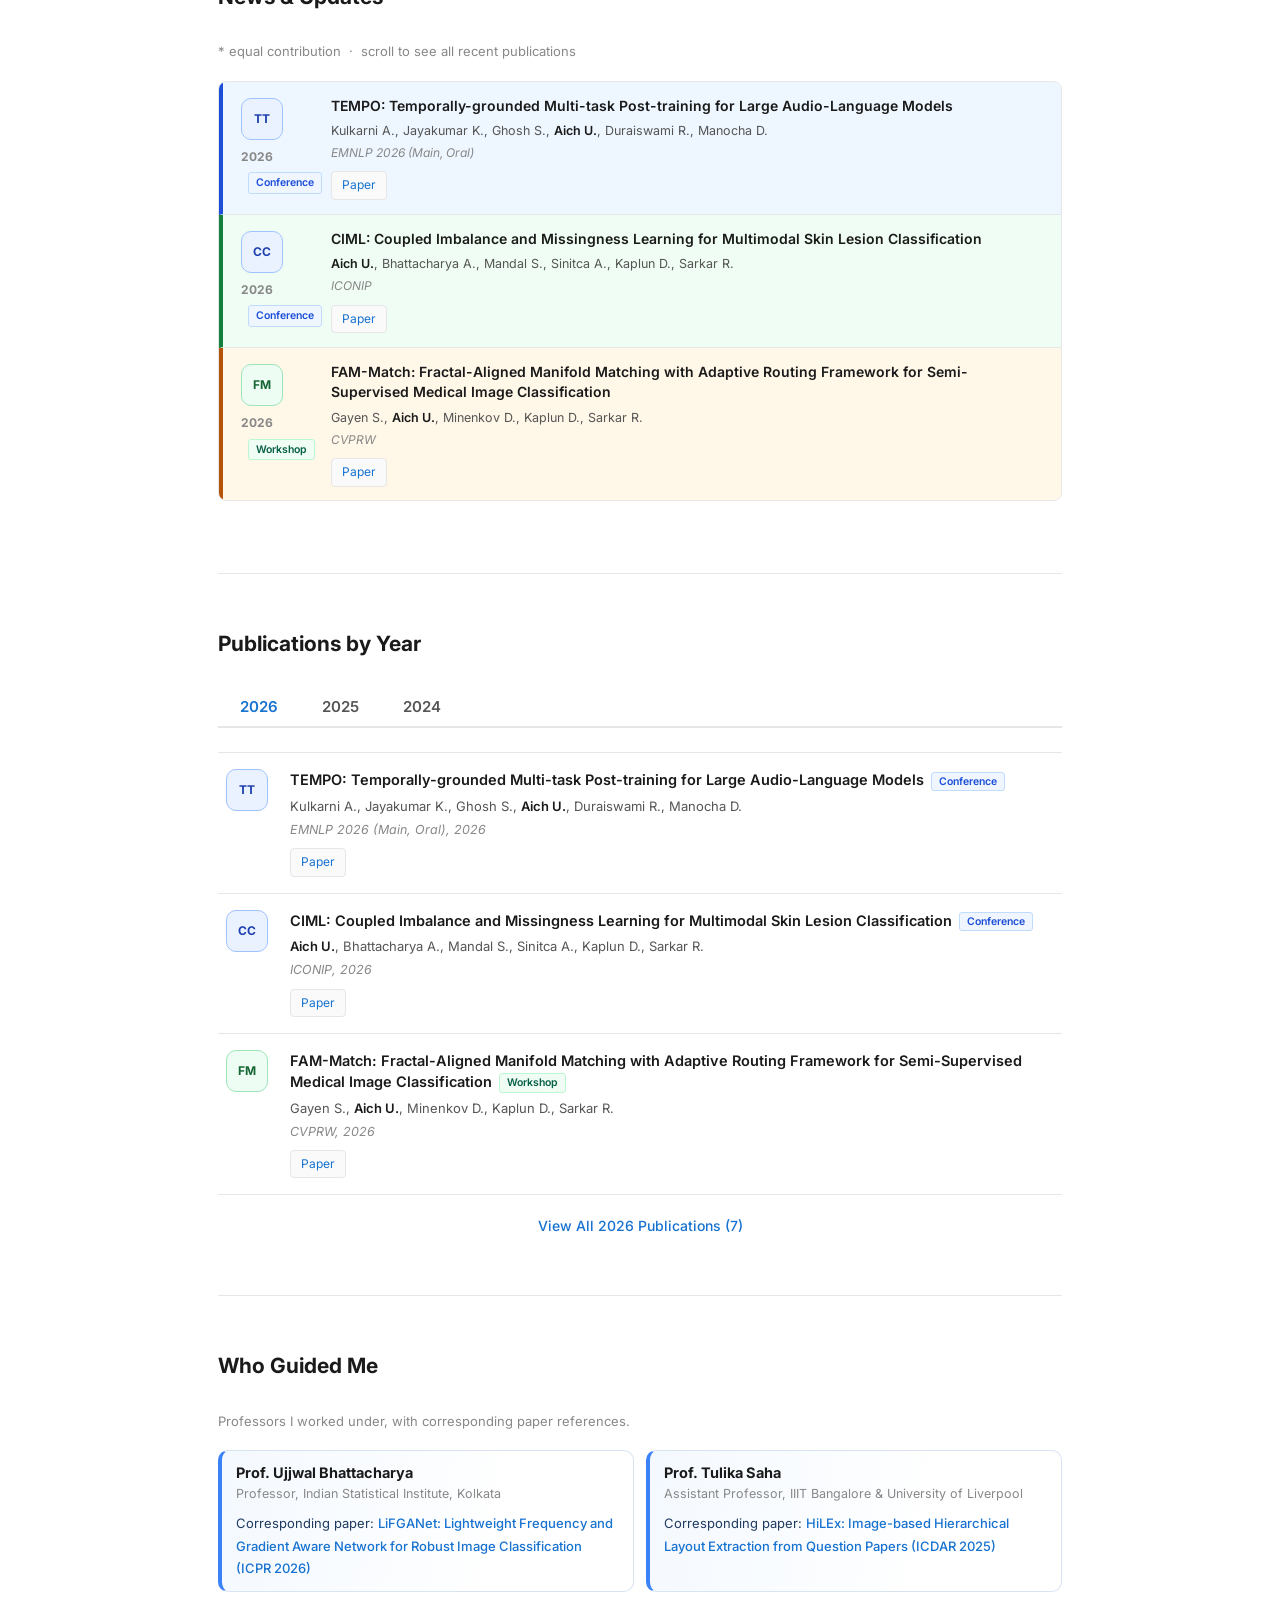
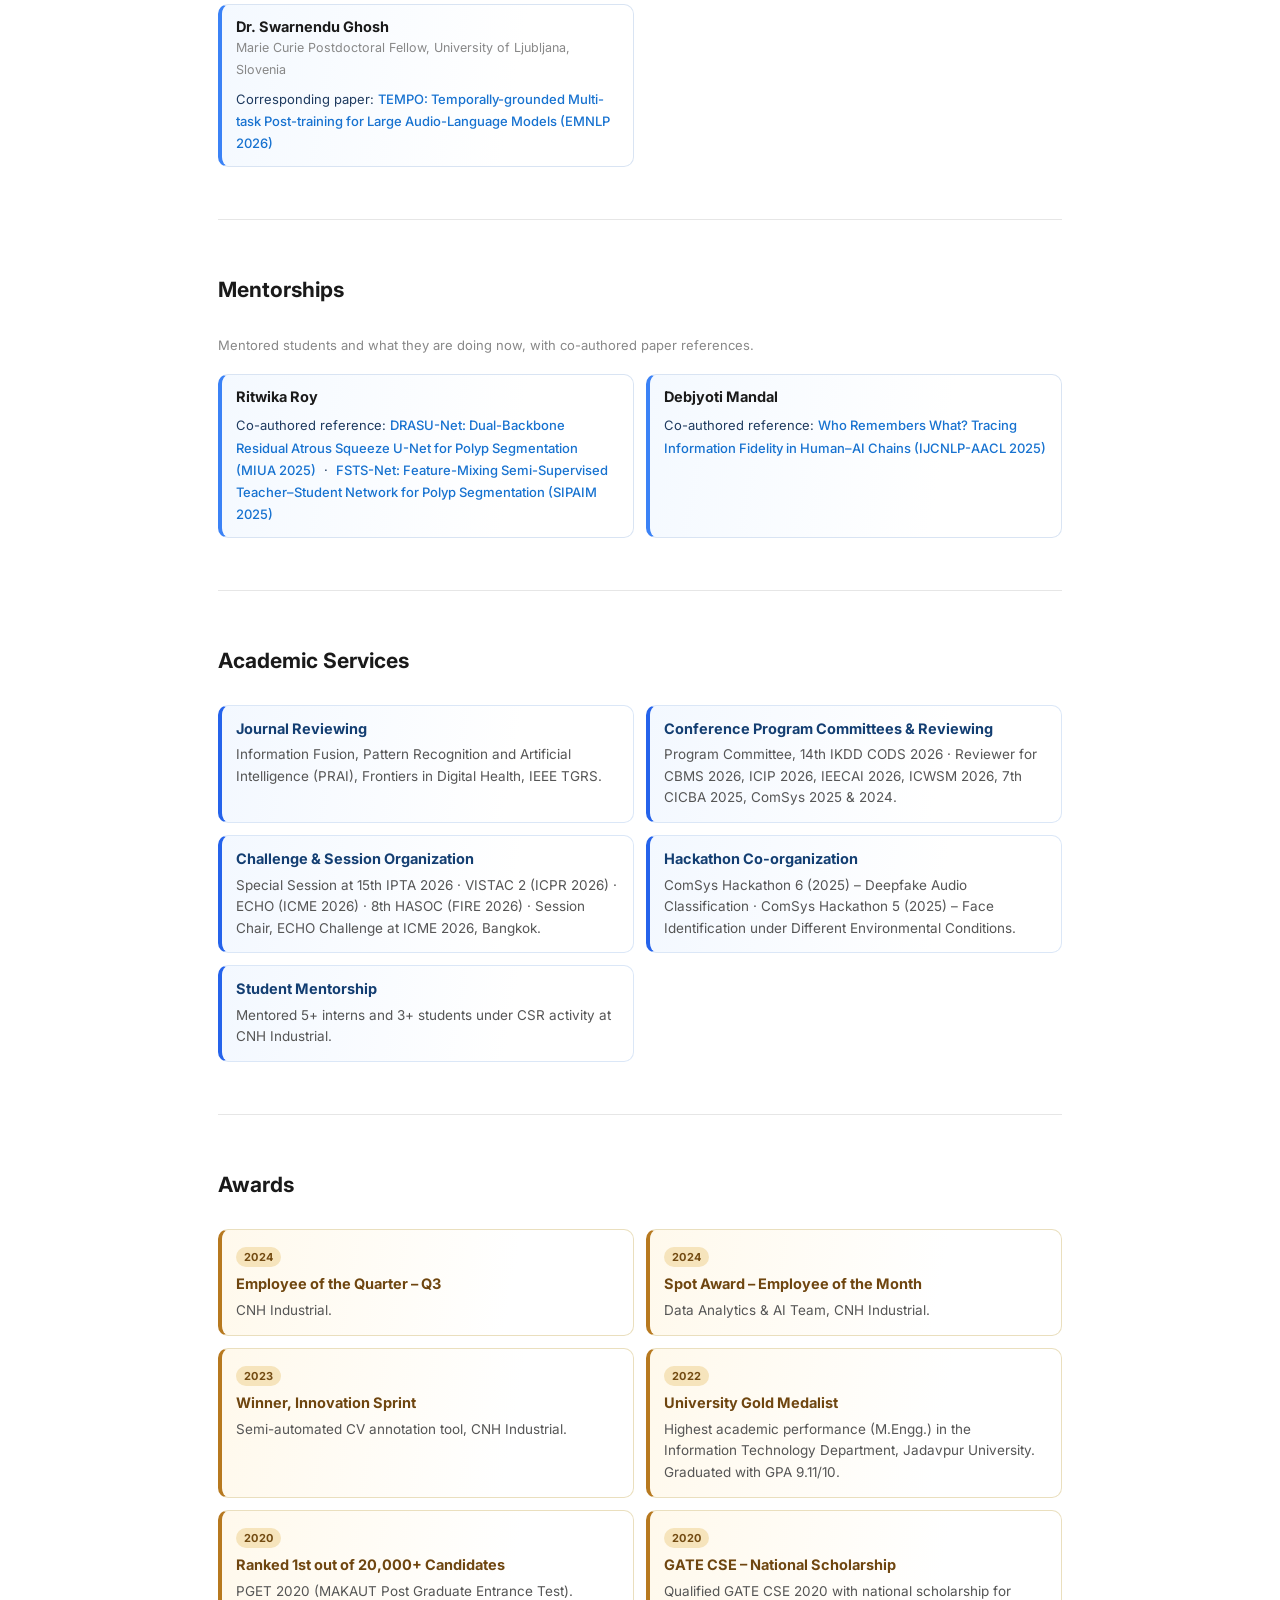
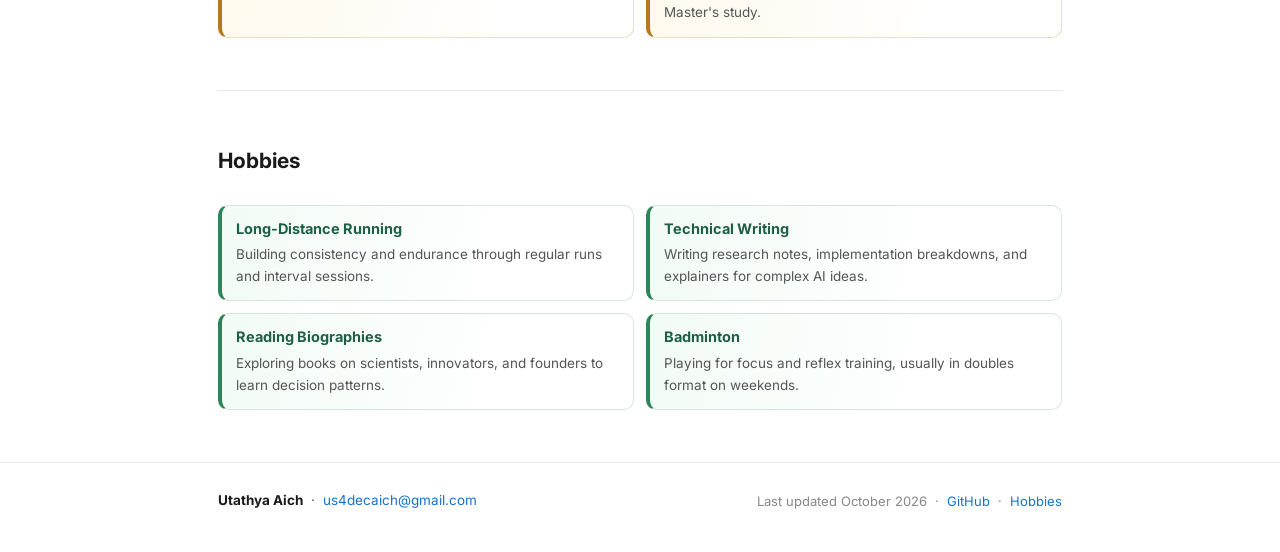
==== commit 31739f9b: "Update site" ====
--- a/index.html
+++ b/index.html
@@ -12,6 +12,9 @@
   <link rel="stylesheet" href="css/styles.css">
 </head>
 <body>
+
+<div class="draft-banner">DRAFT &mdash; content on this page is being revised and may not be fully accurate</div>
+<div class="draft-watermark" aria-hidden="true"><span>DRAFT</span></div>
 
 <!-- ================================================================
      Navigation
--- a/css/styles.css
+++ b/css/styles.css
@@ -23,6 +23,39 @@
   --nav-h:      86px;
 }
 
+/* ── Draft watermark ───────────────────────────────────────────────── */
+.draft-watermark {
+  position: fixed;
+  inset: 0;
+  z-index: 9999;
+  pointer-events: none;
+  overflow: hidden;
+}
+.draft-watermark span {
+  position: absolute;
+  top: 50%;
+  left: 50%;
+  transform: translate(-50%, -50%) rotate(-30deg);
+  font-size: 9vw;
+  font-weight: 700;
+  letter-spacing: 0.1em;
+  color: rgba(200, 30, 30, 0.12);
+  white-space: nowrap;
+  user-select: none;
+}
+.draft-banner {
+  position: sticky;
+  top: 0;
+  z-index: 10000;
+  background: #b91c1c;
+  color: #fff;
+  text-align: center;
+  font-size: 13px;
+  font-weight: 600;
+  padding: 6px 12px;
+  letter-spacing: 0.02em;
+}
+
 /* ── Base ───────────────────────────────────────────────────────────── */
 html { scroll-behavior: smooth; }
 
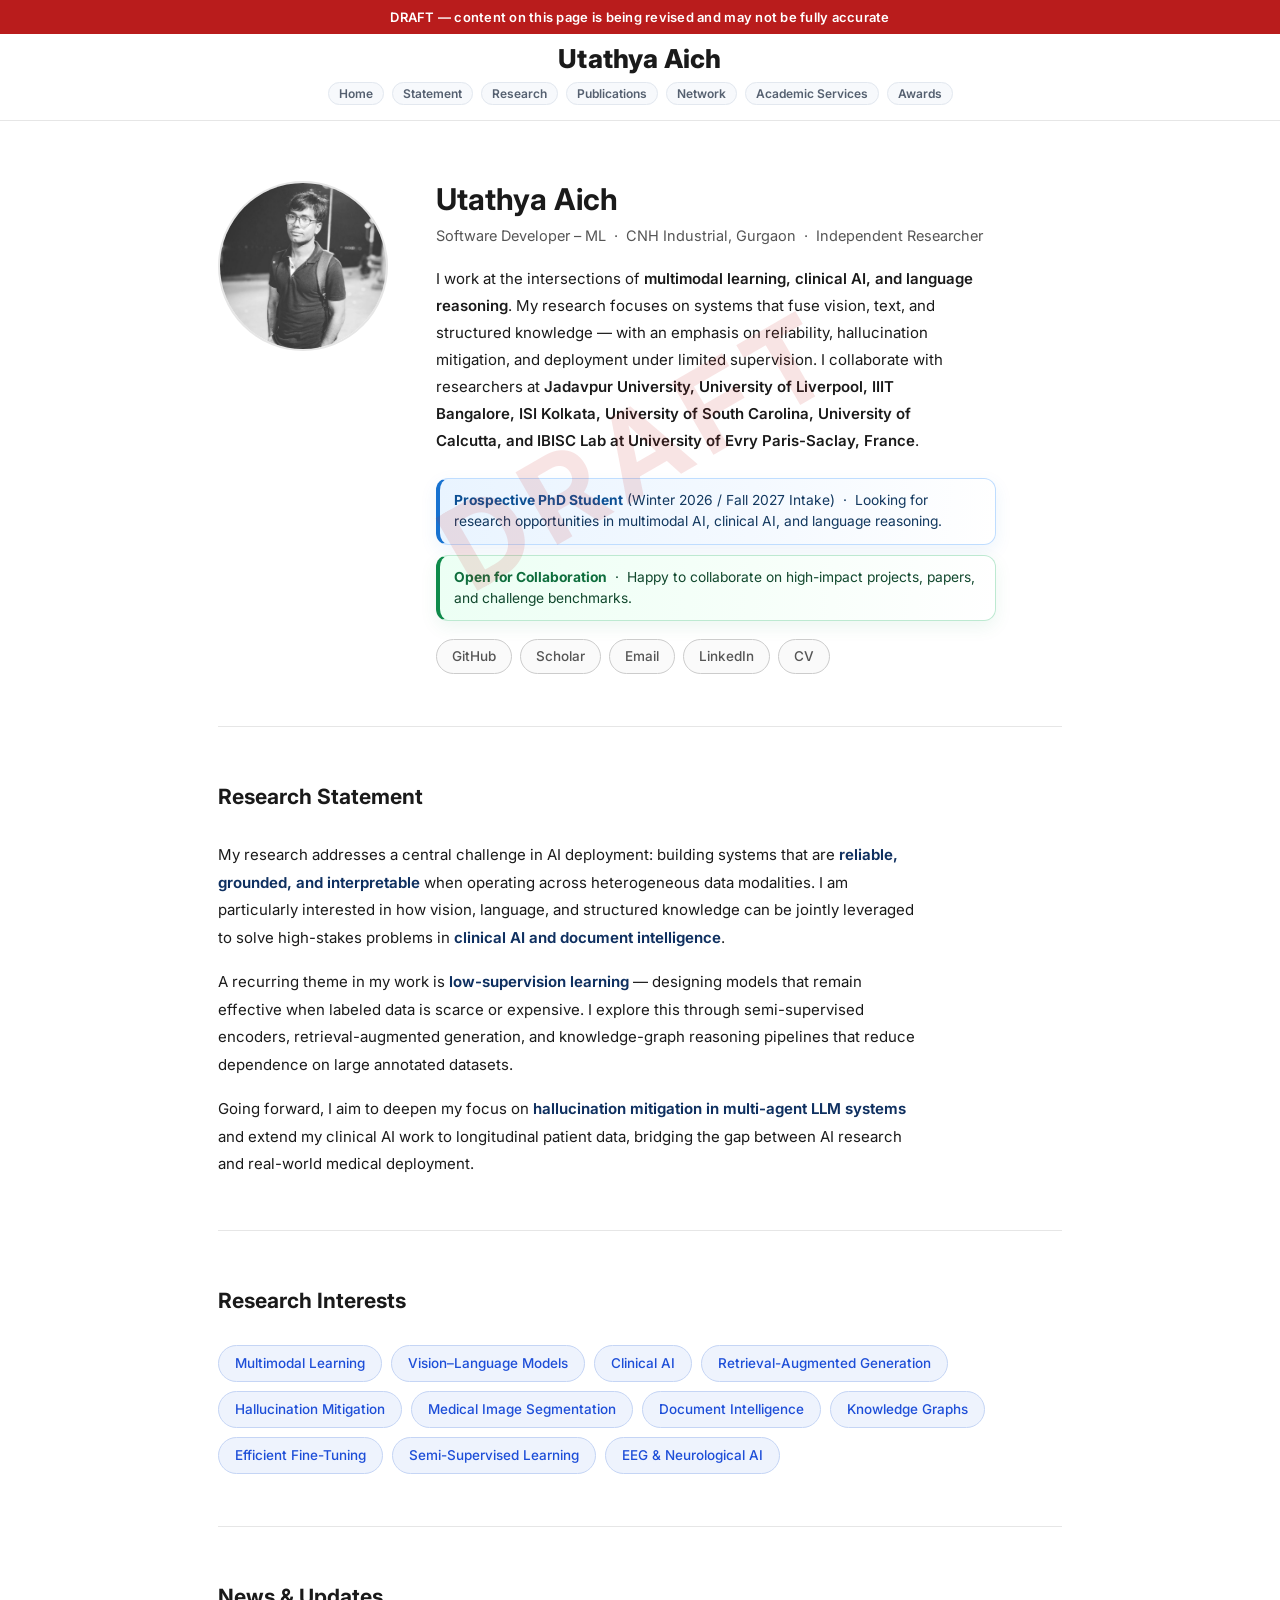
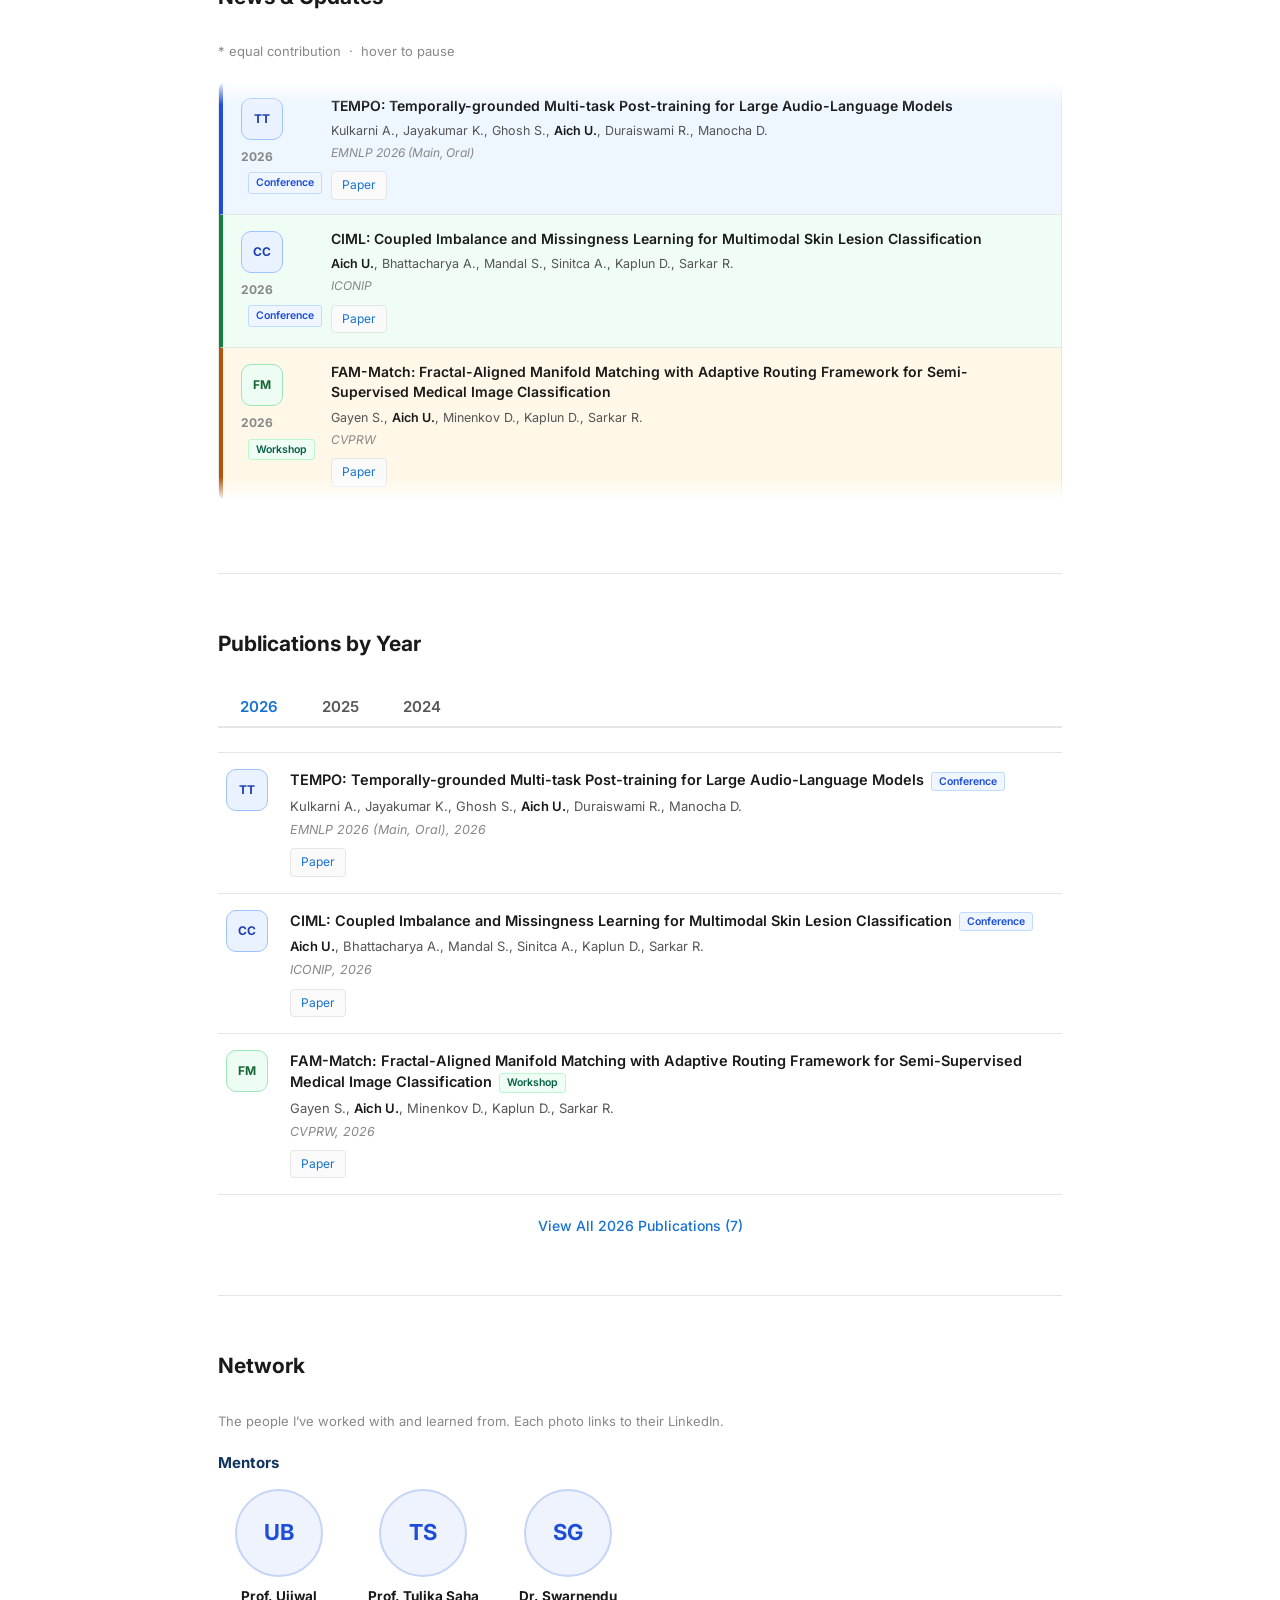
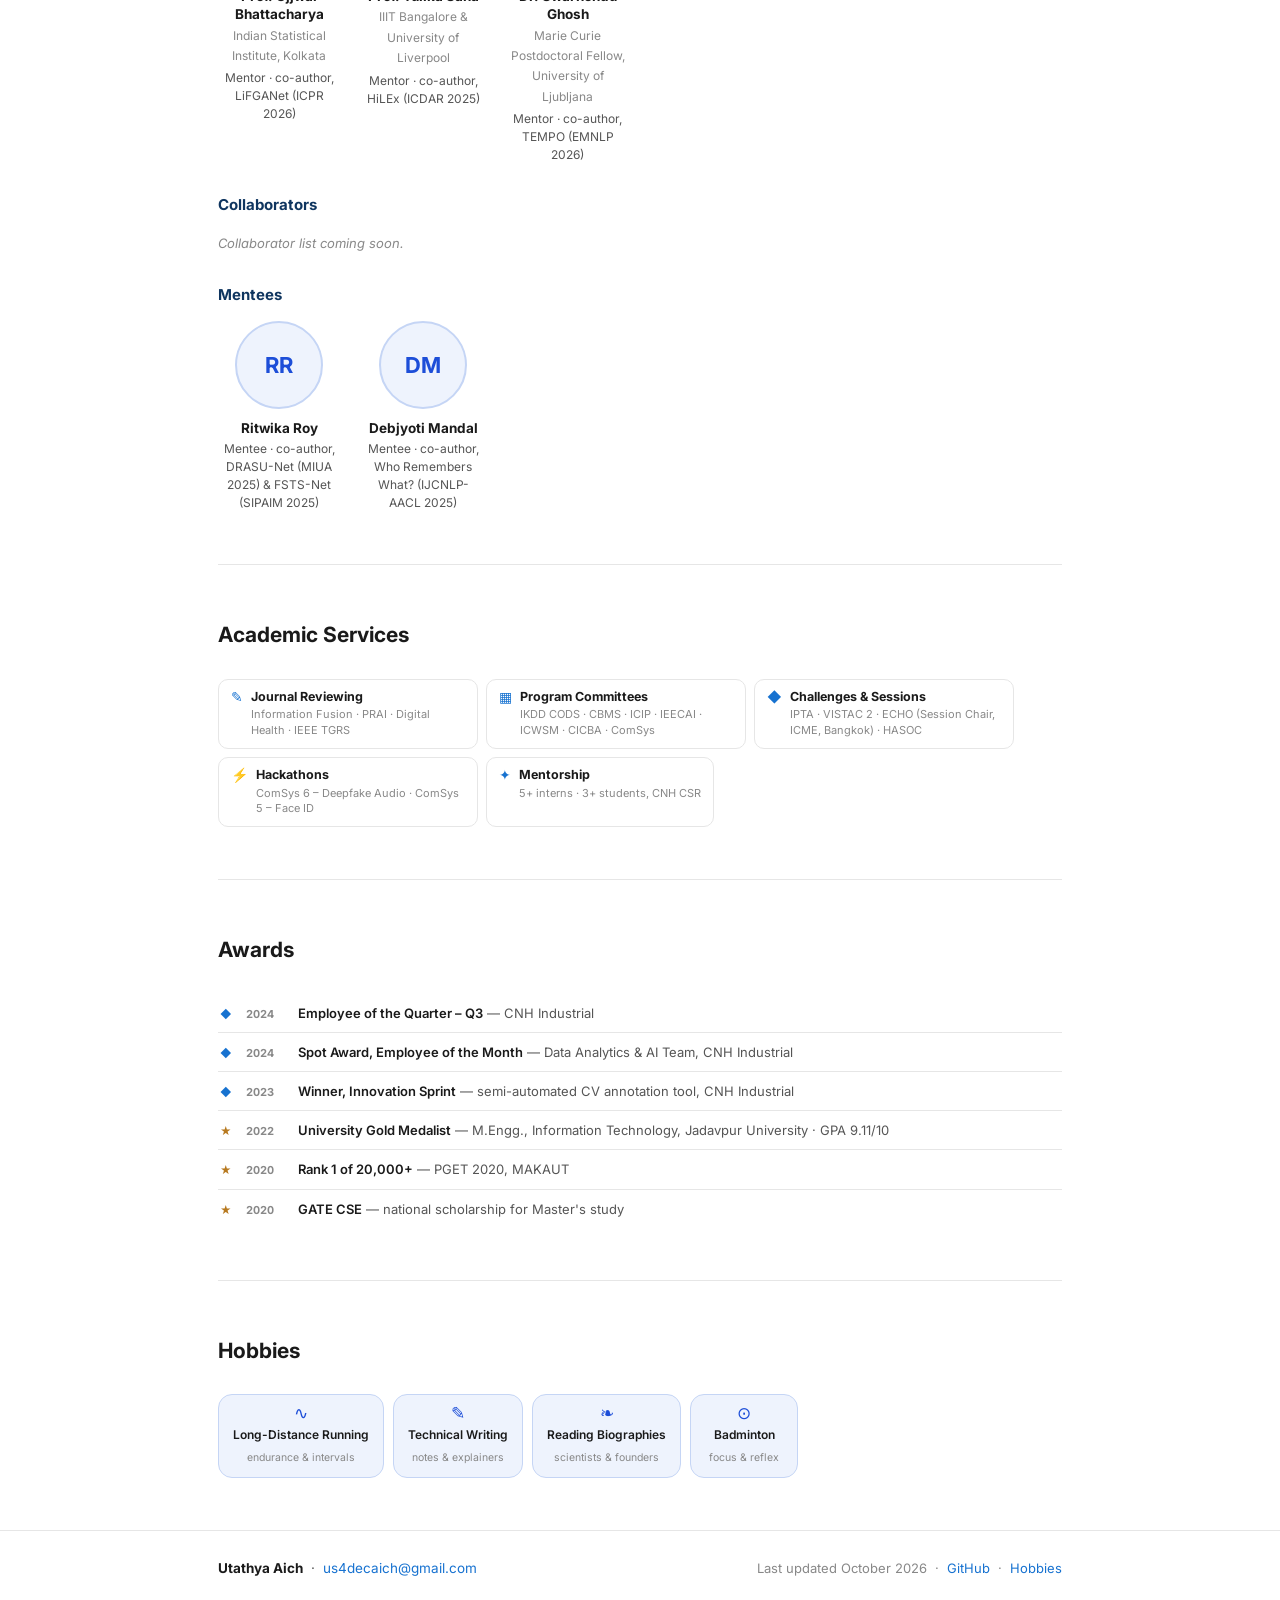
==== commit e8efbc8b: "Update site" ====
--- a/index.html
+++ b/index.html
@@ -27,8 +27,7 @@
       <li><a href="#research-statement">Statement</a></li>
       <li><a href="#interests">Research</a></li>
       <li><a href="#featured-pubs">Publications</a></li>
-      <li><a href="#guides">Guides</a></li>
-      <li><a href="#mentorships">Mentorships</a></li>
+      <li><a href="#network">Network</a></li>
       <li><a href="#academic-services">Academic Services</a></li>
       <li><a href="#awards">Awards</a></li>
       <!-- <li><a href="#blog">Blog</a></li> -->
@@ -141,7 +140,7 @@
        ============================================================ -->
   <section id="featured-pubs">
     <h2 class="section-title">News &amp; Updates</h2>
-    <p class="pub-note">* equal contribution &nbsp;&middot;&nbsp; scroll to see all recent publications</p>
+    <p class="pub-note">* equal contribution &nbsp;&middot;&nbsp; hover to pause</p>
 
     <!--
       Populated dynamically by js/main.js as news-style items.
@@ -170,68 +169,61 @@
   </section>
 
   <!-- ============================================================
-       Guides
-       ============================================================ -->
-  <section id="guides">
-    <h2 class="section-title">Who Guided Me</h2>
-    <p class="pub-note">Professors I worked under, with corresponding paper references.</p>
-
-    <div class="mentor-col">
-      <article class="mentor-card">
-        <h4 class="mentor-name">Prof. Ujjwal Bhattacharya</h4>
-        <p class="mentor-affil">Professor, Indian Statistical Institute, Kolkata</p>
-        <p class="mentor-ref">
-          Corresponding paper:
-          <a href="publications/2026.html">LiFGANet: Lightweight Frequency and Gradient Aware Network for Robust Image Classification (ICPR 2026)</a>
-        </p>
-      </article>
-
-      <article class="mentor-card">
-        <h4 class="mentor-name">Prof. Tulika Saha</h4>
-        <p class="mentor-affil">Assistant Professor, IIIT Bangalore &amp; University of Liverpool</p>
-        <p class="mentor-ref">
-          Corresponding paper:
-          <a href="publications/2025.html">HiLEx: Image-based Hierarchical Layout Extraction from Question Papers (ICDAR 2025)</a>
-        </p>
-      </article>
-
-      <article class="mentor-card">
-        <h4 class="mentor-name">Dr. Swarnendu Ghosh</h4>
-        <p class="mentor-affil">Marie Curie Postdoctoral Fellow, University of Ljubljana, Slovenia</p>
-        <p class="mentor-ref">
-          Corresponding paper:
-          <a href="publications/2026.html">TEMPO: Temporally-grounded Multi-task Post-training for Large Audio-Language Models (EMNLP 2026)</a>
-        </p>
-      </article>
-    </div>
-  </section>
-
-  <!-- ============================================================
-       Mentorships
-       ============================================================ -->
-  <section id="mentorships">
-    <h2 class="section-title">Mentorships</h2>
-    <p class="pub-note">Mentored students and what they are doing now, with co-authored paper references.</p>
-
-    <div class="mentor-col">
-      <!-- TODO: add a current-status line for each mentee -->
-      <article class="mentor-card">
-        <h4 class="mentor-name">Ritwika Roy</h4>
-        <p class="mentor-ref">
-          Co-authored reference:
-          <a href="publications/2025.html">DRASU-Net: Dual-Backbone Residual Atrous Squeeze U-Net for Polyp Segmentation (MIUA 2025)</a>
-          &nbsp;&middot;&nbsp;
-          <a href="publications/2025.html">FSTS-Net: Feature-Mixing Semi-Supervised Teacher&ndash;Student Network for Polyp Segmentation (SIPAIM 2025)</a>
-        </p>
-      </article>
-
-      <article class="mentor-card">
-        <h4 class="mentor-name">Debjyoti Mandal</h4>
-        <p class="mentor-ref">
-          Co-authored reference:
-          <a href="publications/2025.html">Who Remembers What? Tracing Information Fidelity in Human&ndash;AI Chains (IJCNLP-AACL 2025)</a>
-        </p>
-      </article>
+       Network — Mentors / Collaborators / Mentees
+       ============================================================ -->
+  <section id="network">
+    <h2 class="section-title">Network</h2>
+    <p class="pub-note">
+      The people I&rsquo;ve worked with and learned from. Each photo links to their LinkedIn.
+      <!-- TODO: replace placeholder avatars (initials) with real photos, and "#" LinkedIn hrefs with real profile URLs -->
+    </p>
+
+    <div class="network-group">
+      <h3 class="network-group-title">Mentors</h3>
+      <ul class="bubble-grid">
+        <li class="bubble-card">
+          <a class="bubble-avatar placeholder" href="#" target="_blank" rel="noopener" aria-label="Prof. Ujjwal Bhattacharya on LinkedIn">UB</a>
+          <p class="bubble-name">Prof. Ujjwal Bhattacharya</p>
+          <p class="bubble-affil">Indian Statistical Institute, Kolkata</p>
+          <p class="bubble-rel">Mentor &middot; co-author, LiFGANet (ICPR 2026)</p>
+        </li>
+        <li class="bubble-card">
+          <a class="bubble-avatar placeholder" href="#" target="_blank" rel="noopener" aria-label="Prof. Tulika Saha on LinkedIn">TS</a>
+          <p class="bubble-name">Prof. Tulika Saha</p>
+          <p class="bubble-affil">IIIT Bangalore &amp; University of Liverpool</p>
+          <p class="bubble-rel">Mentor &middot; co-author, HiLEx (ICDAR 2025)</p>
+        </li>
+        <li class="bubble-card">
+          <a class="bubble-avatar placeholder" href="#" target="_blank" rel="noopener" aria-label="Dr. Swarnendu Ghosh on LinkedIn">SG</a>
+          <p class="bubble-name">Dr. Swarnendu Ghosh</p>
+          <p class="bubble-affil">Marie Curie Postdoctoral Fellow, University of Ljubljana</p>
+          <p class="bubble-rel">Mentor &middot; co-author, TEMPO (EMNLP 2026)</p>
+        </li>
+      </ul>
+    </div>
+
+    <div class="network-group">
+      <h3 class="network-group-title">Collaborators</h3>
+      <!-- TODO: add collaborator entries — name, affiliation, LinkedIn URL, photo -->
+      <p class="pub-note network-placeholder-note">Collaborator list coming soon.</p>
+    </div>
+
+    <div class="network-group">
+      <h3 class="network-group-title">Mentees</h3>
+      <ul class="bubble-grid">
+        <li class="bubble-card">
+          <a class="bubble-avatar placeholder" href="#" target="_blank" rel="noopener" aria-label="Ritwika Roy on LinkedIn">RR</a>
+          <p class="bubble-name">Ritwika Roy</p>
+          <!-- TODO: add affiliation -->
+          <p class="bubble-rel">Mentee &middot; co-author, DRASU-Net (MIUA 2025) &amp; FSTS-Net (SIPAIM 2025)</p>
+        </li>
+        <li class="bubble-card">
+          <a class="bubble-avatar placeholder" href="#" target="_blank" rel="noopener" aria-label="Debjyoti Mandal on LinkedIn">DM</a>
+          <p class="bubble-name">Debjyoti Mandal</p>
+          <!-- TODO: add affiliation -->
+          <p class="bubble-rel">Mentee &middot; co-author, Who Remembers What? (IJCNLP-AACL 2025)</p>
+        </li>
+      </ul>
     </div>
   </section>
 
@@ -240,28 +232,43 @@
        ============================================================ -->
   <section id="academic-services">
     <h2 class="section-title">Academic Services</h2>
-    <div class="service-grid">
-      <article class="service-card">
-        <h3 class="service-title">Journal Reviewing</h3>
-        <p class="service-desc">Information Fusion, Pattern Recognition and Artificial Intelligence (PRAI), Frontiers in Digital Health, IEEE TGRS.</p>
-      </article>
-      <article class="service-card">
-        <h3 class="service-title">Conference Program Committees &amp; Reviewing</h3>
-        <p class="service-desc">Program Committee, 14th IKDD CODS 2026 &middot; Reviewer for CBMS 2026, ICIP 2026, IEECAI 2026, ICWSM 2026, 7th CICBA 2025, ComSys 2025 &amp; 2024.</p>
-      </article>
-      <article class="service-card">
-        <h3 class="service-title">Challenge &amp; Session Organization</h3>
-        <p class="service-desc">Special Session at 15th IPTA 2026 &middot; VISTAC 2 (ICPR 2026) &middot; ECHO (ICME 2026) &middot; 8th HASOC (FIRE 2026) &middot; Session Chair, ECHO Challenge at ICME 2026, Bangkok.</p>
-      </article>
-      <article class="service-card">
-        <h3 class="service-title">Hackathon Co-organization</h3>
-        <p class="service-desc">ComSys Hackathon 6 (2025) &ndash; Deepfake Audio Classification &middot; ComSys Hackathon 5 (2025) &ndash; Face Identification under Different Environmental Conditions.</p>
-      </article>
-      <article class="service-card">
-        <h3 class="service-title">Student Mentorship</h3>
-        <p class="service-desc">Mentored 5+ interns and 3+ students under CSR activity at CNH Industrial.</p>
-      </article>
-    </div>
+    <ul class="service-row">
+      <li class="service-chip">
+        <span class="service-icon" aria-hidden="true">&#9998;</span>
+        <span class="service-chip-body">
+          <span class="service-chip-label">Journal Reviewing</span>
+          <span class="service-chip-meta">Information Fusion &middot; PRAI &middot; Digital Health &middot; IEEE TGRS</span>
+        </span>
+      </li>
+      <li class="service-chip">
+        <span class="service-icon" aria-hidden="true">&#9638;</span>
+        <span class="service-chip-body">
+          <span class="service-chip-label">Program Committees</span>
+          <span class="service-chip-meta">IKDD CODS &middot; CBMS &middot; ICIP &middot; IEECAI &middot; ICWSM &middot; CICBA &middot; ComSys</span>
+        </span>
+      </li>
+      <li class="service-chip">
+        <span class="service-icon" aria-hidden="true">&#9670;</span>
+        <span class="service-chip-body">
+          <span class="service-chip-label">Challenges &amp; Sessions</span>
+          <span class="service-chip-meta">IPTA &middot; VISTAC 2 &middot; ECHO (Session Chair, ICME, Bangkok) &middot; HASOC</span>
+        </span>
+      </li>
+      <li class="service-chip">
+        <span class="service-icon" aria-hidden="true">&#9889;</span>
+        <span class="service-chip-body">
+          <span class="service-chip-label">Hackathons</span>
+          <span class="service-chip-meta">ComSys 6 &ndash; Deepfake Audio &middot; ComSys 5 &ndash; Face ID</span>
+        </span>
+      </li>
+      <li class="service-chip">
+        <span class="service-icon" aria-hidden="true">&#10022;</span>
+        <span class="service-chip-body">
+          <span class="service-chip-label">Mentorship</span>
+          <span class="service-chip-meta">5+ interns &middot; 3+ students, CNH CSR</span>
+        </span>
+      </li>
+    </ul>
   </section>
 
   <!-- ============================================================
@@ -269,38 +276,38 @@
        ============================================================ -->
   <section id="awards">
     <h2 class="section-title">Awards</h2>
-    <div class="award-grid">
-      <article class="award-card">
-        <div class="award-year">2024</div>
-        <h3 class="award-title">Employee of the Quarter &ndash; Q3</h3>
-        <p class="award-desc">CNH Industrial.</p>
-      </article>
-      <article class="award-card">
-        <div class="award-year">2024</div>
-        <h3 class="award-title">Spot Award &ndash; Employee of the Month</h3>
-        <p class="award-desc">Data Analytics &amp; AI Team, CNH Industrial.</p>
-      </article>
-      <article class="award-card">
-        <div class="award-year">2023</div>
-        <h3 class="award-title">Winner, Innovation Sprint</h3>
-        <p class="award-desc">Semi-automated CV annotation tool, CNH Industrial.</p>
-      </article>
-      <article class="award-card">
-        <div class="award-year">2022</div>
-        <h3 class="award-title">University Gold Medalist</h3>
-        <p class="award-desc">Highest academic performance (M.Engg.) in the Information Technology Department, Jadavpur University. Graduated with GPA 9.11/10.</p>
-      </article>
-      <article class="award-card">
-        <div class="award-year">2020</div>
-        <h3 class="award-title">Ranked 1st out of 20,000+ Candidates</h3>
-        <p class="award-desc">PGET 2020 (MAKAUT Post Graduate Entrance Test).</p>
-      </article>
-      <article class="award-card">
-        <div class="award-year">2020</div>
-        <h3 class="award-title">GATE CSE &ndash; National Scholarship</h3>
-        <p class="award-desc">Qualified GATE CSE 2020 with national scholarship for Master's study.</p>
-      </article>
-    </div>
+    <ul class="award-list">
+      <li class="award-row">
+        <span class="award-mark award-mark-pro" aria-hidden="true">&#9670;</span>
+        <span class="award-row-year">2024</span>
+        <span class="award-row-text"><strong>Employee of the Quarter &ndash; Q3</strong> &mdash; CNH Industrial</span>
+      </li>
+      <li class="award-row">
+        <span class="award-mark award-mark-pro" aria-hidden="true">&#9670;</span>
+        <span class="award-row-year">2024</span>
+        <span class="award-row-text"><strong>Spot Award, Employee of the Month</strong> &mdash; Data Analytics &amp; AI Team, CNH Industrial</span>
+      </li>
+      <li class="award-row">
+        <span class="award-mark award-mark-pro" aria-hidden="true">&#9670;</span>
+        <span class="award-row-year">2023</span>
+        <span class="award-row-text"><strong>Winner, Innovation Sprint</strong> &mdash; semi-automated CV annotation tool, CNH Industrial</span>
+      </li>
+      <li class="award-row">
+        <span class="award-mark award-mark-academic" aria-hidden="true">&#9733;</span>
+        <span class="award-row-year">2022</span>
+        <span class="award-row-text"><strong>University Gold Medalist</strong> &mdash; M.Engg., Information Technology, Jadavpur University &middot; GPA 9.11/10</span>
+      </li>
+      <li class="award-row">
+        <span class="award-mark award-mark-academic" aria-hidden="true">&#9733;</span>
+        <span class="award-row-year">2020</span>
+        <span class="award-row-text"><strong>Rank 1 of 20,000+</strong> &mdash; PGET 2020, MAKAUT</span>
+      </li>
+      <li class="award-row">
+        <span class="award-mark award-mark-academic" aria-hidden="true">&#9733;</span>
+        <span class="award-row-year">2020</span>
+        <span class="award-row-text"><strong>GATE CSE</strong> &mdash; national scholarship for Master's study</span>
+      </li>
+    </ul>
   </section>
 
   <!-- ============================================================
@@ -318,24 +325,28 @@
        ============================================================ -->
   <section id="hobbies">
     <h2 class="section-title">Hobbies</h2>
-    <div class="hobby-grid">
-      <article class="hobby-card">
-        <h3 class="hobby-title">Long-Distance Running</h3>
-        <p class="hobby-desc">Building consistency and endurance through regular runs and interval sessions.</p>
-      </article>
-      <article class="hobby-card">
-        <h3 class="hobby-title">Technical Writing</h3>
-        <p class="hobby-desc">Writing research notes, implementation breakdowns, and explainers for complex AI ideas.</p>
-      </article>
-      <article class="hobby-card">
-        <h3 class="hobby-title">Reading Biographies</h3>
-        <p class="hobby-desc">Exploring books on scientists, innovators, and founders to learn decision patterns.</p>
-      </article>
-      <article class="hobby-card">
-        <h3 class="hobby-title">Badminton</h3>
-        <p class="hobby-desc">Playing for focus and reflex training, usually in doubles format on weekends.</p>
-      </article>
-    </div>
+    <ul class="hobby-row">
+      <li class="hobby-chip">
+        <span class="hobby-icon" aria-hidden="true">&#8767;</span>
+        <span class="hobby-chip-label">Long-Distance Running</span>
+        <span class="hobby-chip-meta">endurance &amp; intervals</span>
+      </li>
+      <li class="hobby-chip">
+        <span class="hobby-icon" aria-hidden="true">&#9998;</span>
+        <span class="hobby-chip-label">Technical Writing</span>
+        <span class="hobby-chip-meta">notes &amp; explainers</span>
+      </li>
+      <li class="hobby-chip">
+        <span class="hobby-icon" aria-hidden="true">&#10087;</span>
+        <span class="hobby-chip-label">Reading Biographies</span>
+        <span class="hobby-chip-meta">scientists &amp; founders</span>
+      </li>
+      <li class="hobby-chip">
+        <span class="hobby-icon" aria-hidden="true">&#8857;</span>
+        <span class="hobby-chip-label">Badminton</span>
+        <span class="hobby-chip-meta">focus &amp; reflex</span>
+      </li>
+    </ul>
   </section>
 
 </div><!-- /.container -->
--- a/css/styles.css
+++ b/css/styles.css
@@ -468,21 +468,42 @@
 .tag-challenge  { border-color: #fecaca; color: #991b1b; background: #fef2f2; }
 .tag-preprint   { border-color: #d1d5db; color: #6b7280; background: #f9fafb; }
 
-/* ── News feed (featured publications displayed as news items) ──────── */
+/* ── News feed (featured publications displayed as a rolling ticker) ── */
 .news-scroll {
-  max-height:     420px;
-  overflow-y:     auto;
-  border:         1px solid var(--border);
-  border-radius:  8px;
-  /* thin custom scrollbar */
-  scrollbar-width: thin;
-  scrollbar-color: #d1d5db transparent;
-}
-
-.news-scroll::-webkit-scrollbar        { width: 5px; }
-.news-scroll::-webkit-scrollbar-track  { background: transparent; }
-.news-scroll::-webkit-scrollbar-thumb  { background: #d1d5db; border-radius: 3px; }
-.news-scroll::-webkit-scrollbar-thumb:hover { background: #b0b7c3; }
+  max-height:    420px;
+  overflow:      hidden;
+  border:        1px solid var(--border);
+  border-radius: 8px;
+  position:      relative;
+  -webkit-mask-image: linear-gradient(to bottom, transparent 0, #000 24px, #000 calc(100% - 24px), transparent 100%);
+          mask-image: linear-gradient(to bottom, transparent 0, #000 24px, #000 calc(100% - 24px), transparent 100%);
+}
+
+.news-track {
+  --scroll-duration: 20s;
+}
+
+.news-track.news-track-rolling {
+  animation: news-roll-up var(--scroll-duration) linear infinite;
+}
+
+.news-scroll:hover .news-track.news-track-rolling {
+  animation-play-state: paused;
+}
+
+@keyframes news-roll-up {
+  from { transform: translateY(0); }
+  to   { transform: translateY(-50%); }
+}
+
+@media (prefers-reduced-motion: reduce) {
+  .news-track.news-track-rolling {
+    animation: none;
+  }
+  .news-scroll {
+    overflow-y: auto;
+  }
+}
 
 .news-item {
   display:               grid;
@@ -704,103 +725,206 @@
   font-weight: 500;
 }
 
-/* ── Academic services ─────────────────────────────────────────────── */
-.service-grid {
+/* ── Network (mentors / collaborators / mentees) ─────────────────────── */
+.network-group {
+  margin-top: 28px;
+}
+
+.network-group:first-of-type {
+  margin-top: 18px;
+}
+
+.network-group-title {
+  font-size: 15px;
+  font-weight: 700;
+  color: #0f355f;
+  margin-bottom: 14px;
+}
+
+.network-placeholder-note {
+  font-style: italic;
+}
+
+.bubble-grid {
   display: grid;
-  grid-template-columns: 1fr 1fr;
-  gap: 12px;
-}
-
-.service-card {
-  border: 1px solid #dbe7f7;
-  border-left: 4px solid #2563eb;
+  grid-template-columns: repeat(auto-fill, minmax(120px, 1fr));
+  gap: 22px;
+  list-style: none;
+}
+
+.bubble-card {
+  text-align: center;
+}
+
+.bubble-avatar {
+  display: block;
+  width: 88px;
+  height: 88px;
+  margin: 0 auto 10px;
+  border-radius: 50%;
+  overflow: hidden;
+  border: 2px solid var(--chip-bdr);
+}
+
+.bubble-avatar img {
+  width: 100%;
+  height: 100%;
+  object-fit: cover;
+  display: block;
+}
+
+.bubble-avatar.placeholder {
+  display: flex;
+  align-items: center;
+  justify-content: center;
+  background: var(--chip-bg);
+  color: var(--chip-text);
+  font-weight: 700;
+  font-size: 22px;
+  text-decoration: none;
+}
+
+.bubble-name {
+  font-size: 13.5px;
+  font-weight: 700;
+  color: var(--text);
+  line-height: 1.35;
+}
+
+.bubble-affil {
+  font-size: 12px;
+  color: var(--light);
+  margin-top: 2px;
+}
+
+.bubble-rel {
+  font-size: 12px;
+  color: var(--muted);
+  margin-top: 3px;
+  line-height: 1.5;
+}
+
+/* ── Academic services — compact icon chips ──────────────────────────── */
+.service-row {
+  display:   flex;
+  flex-wrap: wrap;
+  gap:       8px;
+  list-style: none;
+}
+
+.service-chip {
+  display:       flex;
+  align-items:   flex-start;
+  gap:           8px;
+  max-width:     260px;
+  padding:       9px 12px;
+  border:        1px solid var(--border);
   border-radius: 10px;
-  padding: 13px 14px;
-  background: linear-gradient(100deg, #f3f8ff 0%, #ffffff 70%);
-}
-
-.service-title {
-  font-size: 14.5px;
-  font-weight: 700;
-  color: #133e72;
-  line-height: 1.35;
-}
-
-.service-desc {
-  margin-top: 6px;
-  font-size: 13.5px;
-  line-height: 1.6;
-  color: var(--muted);
-}
-
-/* ── Awards ────────────────────────────────────────────────────────── */
-.award-grid {
-  display: grid;
-  grid-template-columns: 1fr 1fr;
-  gap: 12px;
-}
-
-.award-card {
-  border: 1px solid #eadfbe;
-  border-left: 4px solid #b7791f;
-  border-radius: 10px;
-  padding: 13px 14px;
-  background: linear-gradient(100deg, #fff9ec 0%, #ffffff 70%);
-}
-
-.award-year {
-  display: inline-block;
-  padding: 1px 8px;
-  border-radius: 999px;
-  background: #f6e4bc;
-  color: #734b12;
+  background:    var(--bg);
+  transition:    border-color 0.15s;
+}
+
+.service-chip:hover {
+  border-color: var(--chip-bdr);
+}
+
+.service-icon {
+  flex-shrink: 0;
+  margin-top:  1px;
+  font-size:   14px;
+  line-height: 1;
+  color:       var(--blue);
+}
+
+.service-chip-body { display: flex; flex-direction: column; min-width: 0; }
+
+.service-chip-label {
+  font-size:   12.5px;
+  font-weight: 700;
+  color:       var(--text);
+  line-height: 1.3;
+}
+
+.service-chip-meta {
+  margin-top:  2px;
+  font-size:   11px;
+  color:       var(--light);
+  line-height: 1.45;
+}
+
+/* ── Awards — compact marked list ────────────────────────────────────── */
+.award-list {
+  display: flex;
+  flex-direction: column;
+  list-style: none;
+}
+
+.award-row {
+  display:       grid;
+  grid-template-columns: 16px 42px 1fr;
+  align-items:   baseline;
+  gap:           10px;
+  padding:       8px 2px;
+  border-top:    1px solid var(--border);
+  font-size:     13px;
+  color:         var(--muted);
+}
+
+.award-row:first-child { border-top: none; }
+
+.award-mark {
   font-size: 11px;
-  font-weight: 700;
-  letter-spacing: 0.25px;
-  margin-bottom: 7px;
-}
-
-.award-title {
-  font-size: 14.5px;
-  font-weight: 700;
-  color: #6f4610;
-  line-height: 1.35;
-}
-
-.award-desc {
-  margin-top: 6px;
-  font-size: 13.5px;
-  line-height: 1.6;
-  color: var(--muted);
-}
-
-/* ── Hobbies ───────────────────────────────────────────────────────── */
-.hobby-grid {
-  display: grid;
-  grid-template-columns: 1fr 1fr;
-  gap: 12px;
-}
-
-.hobby-card {
-  border: 1px solid #d8e6df;
-  border-left: 4px solid #2f855a;
-  border-radius: 10px;
-  padding: 13px 14px;
-  background: linear-gradient(100deg, #f2fbf6 0%, #ffffff 70%);
-}
-
-.hobby-title {
-  font-size: 14.5px;
-  font-weight: 700;
-  color: #1f5f43;
-  line-height: 1.35;
-}
-
-.hobby-desc {
-  margin-top: 6px;
-  font-size: 13.5px;
-  line-height: 1.6;
-  color: var(--muted);
+  line-height: 1;
+}
+
+.award-mark-academic { color: #b7791f; }
+.award-mark-pro      { color: var(--blue); }
+
+.award-row-year {
+  font-size:   11px;
+  font-weight: 700;
+  color:       var(--light);
+  font-variant-numeric: tabular-nums;
+}
+
+.award-row-text strong { color: var(--text); font-weight: 600; }
+
+/* ── Hobbies — compact icon chips ────────────────────────────────────── */
+.hobby-row {
+  display:    flex;
+  flex-wrap:  wrap;
+  gap:        9px;
+  list-style: none;
+}
+
+.hobby-chip {
+  display:       flex;
+  flex-direction: column;
+  align-items:   center;
+  gap:           3px;
+  padding:       10px 14px;
+  border:        1px solid var(--chip-bdr);
+  border-radius: 14px;
+  background:    var(--chip-bg);
+  text-align:    center;
+  min-width:     108px;
+}
+
+.hobby-icon {
+  font-size: 17px;
+  line-height: 1;
+  color: var(--chip-text);
+}
+
+.hobby-chip-label {
+  font-size:   12px;
+  font-weight: 600;
+  color:       var(--text);
+}
+
+.hobby-chip-meta {
+  font-size: 10.5px;
+  color:     var(--light);
 }
 
 /* ── Contact section ────────────────────────────────────────────────── */
@@ -904,9 +1028,8 @@
   .work-grid   { grid-template-columns: 1fr; }
   .mentor-tabs  { justify-content: center; }
   .mentor-col   { grid-template-columns: 1fr; }
-  .service-grid { grid-template-columns: 1fr; }
-  .award-grid   { grid-template-columns: 1fr; }
-  .hobby-grid   { grid-template-columns: 1fr; }
+  .award-row    { grid-template-columns: 14px 36px 1fr; gap: 7px; }
+  .hobby-row    { justify-content: center; }
 
   /* news items: collapse meta column on small screens */
   .news-item { grid-template-columns: 72px 1fr; }
